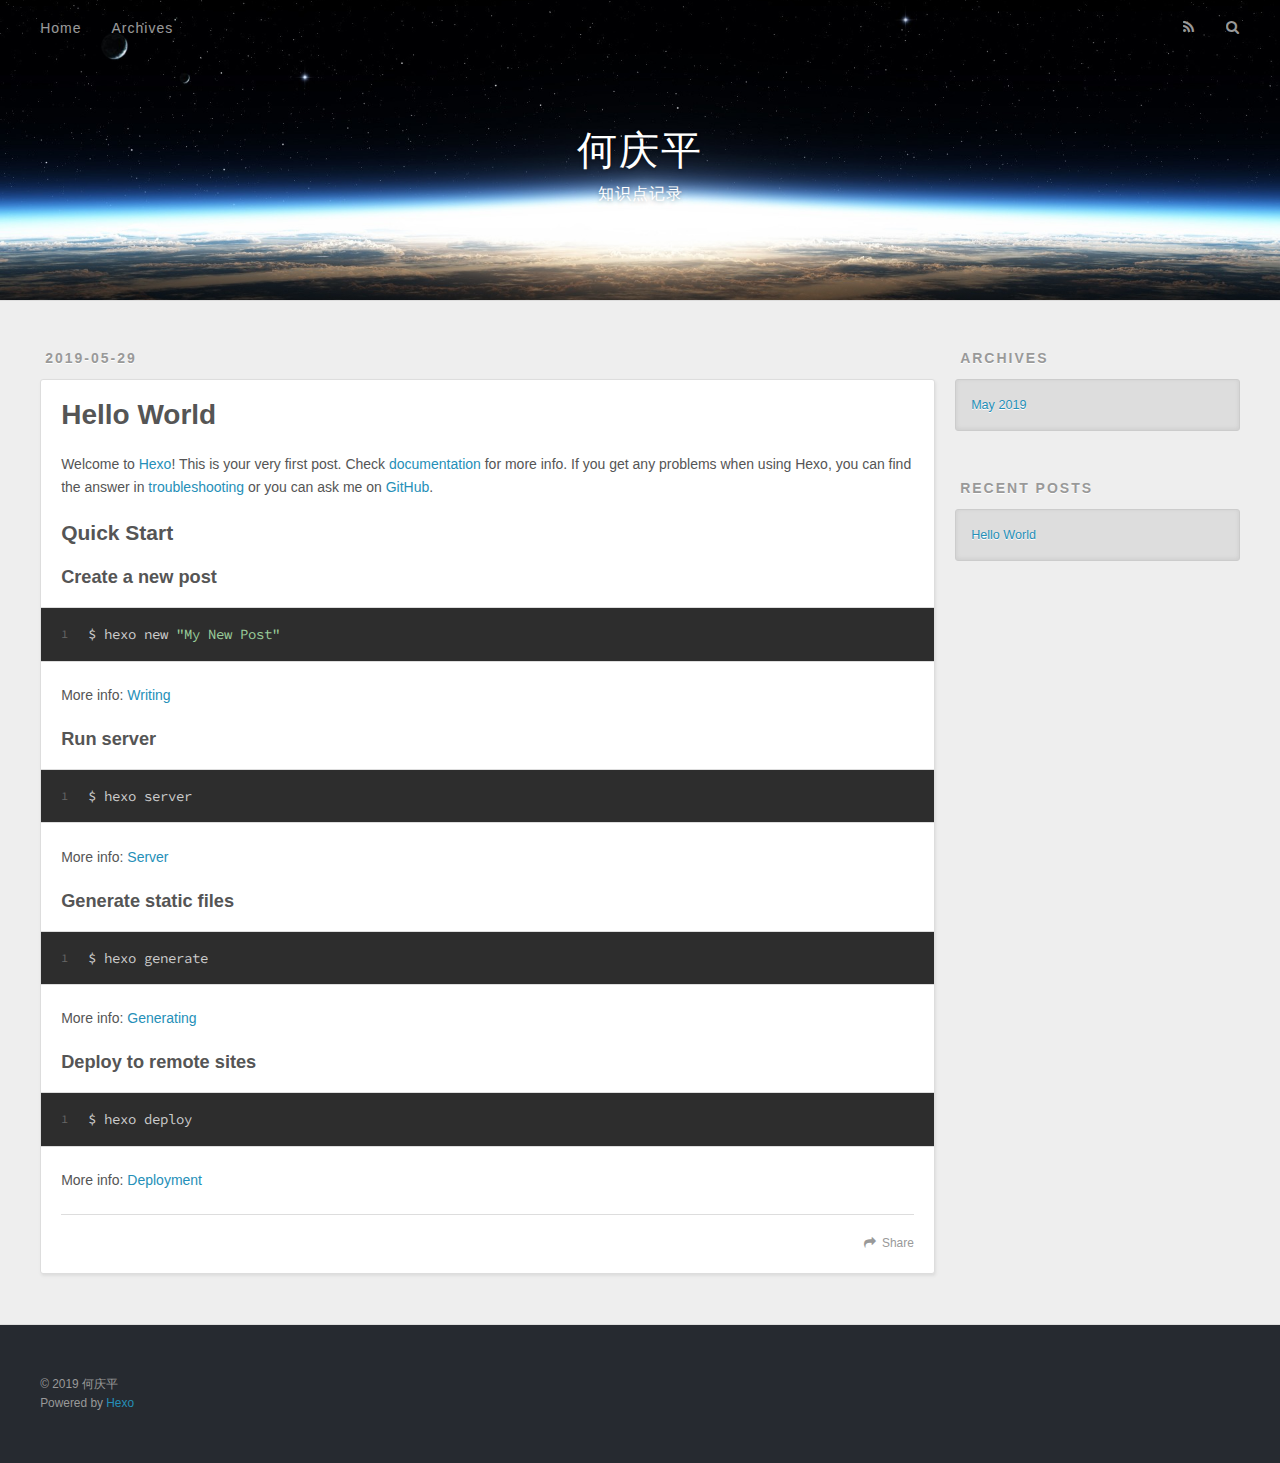
==== index.html @ a6d94851 "Site updated: 2019-05-29 19:08:55" ====
<!DOCTYPE html>
<html>
<head><meta name="generator" content="Hexo 3.8.0">
  <meta charset="utf-8">
  

  
  <title>何庆平</title>
  <meta name="viewport" content="width=device-width, initial-scale=1, maximum-scale=1">
  <meta name="description" content="主要用来记录学习当中的知识点">
<meta name="keywords" content="何">
<meta property="og:type" content="website">
<meta property="og:title" content="何庆平">
<meta property="og:url" content="http://yoursite.com/index.html">
<meta property="og:site_name" content="何庆平">
<meta property="og:description" content="主要用来记录学习当中的知识点">
<meta property="og:locale" content="简体中文">
<meta name="twitter:card" content="summary">
<meta name="twitter:title" content="何庆平">
<meta name="twitter:description" content="主要用来记录学习当中的知识点">
  
    <link rel="alternate" href="/atom.xml" title="何庆平" type="application/atom+xml">
  
  
    <link rel="icon" href="/favicon.png">
  
  
    <link href="//fonts.googleapis.com/css?family=Source+Code+Pro" rel="stylesheet" type="text/css">
  
  <link rel="stylesheet" href="/css/style.css">
</head>
</html>
<body>
  <div id="container">
    <div id="wrap">
      <header id="header">
  <div id="banner"></div>
  <div id="header-outer" class="outer">
    <div id="header-title" class="inner">
      <h1 id="logo-wrap">
        <a href="/" id="logo">何庆平</a>
      </h1>
      
        <h2 id="subtitle-wrap">
          <a href="/" id="subtitle">知识点记录</a>
        </h2>
      
    </div>
    <div id="header-inner" class="inner">
      <nav id="main-nav">
        <a id="main-nav-toggle" class="nav-icon"></a>
        
          <a class="main-nav-link" href="/">Home</a>
        
          <a class="main-nav-link" href="/archives">Archives</a>
        
      </nav>
      <nav id="sub-nav">
        
          <a id="nav-rss-link" class="nav-icon" href="/atom.xml" title="RSS Feed"></a>
        
        <a id="nav-search-btn" class="nav-icon" title="Search"></a>
      </nav>
      <div id="search-form-wrap">
        <form action="//google.com/search" method="get" accept-charset="UTF-8" class="search-form"><input type="search" name="q" class="search-form-input" placeholder="Search"><button type="submit" class="search-form-submit">&#xF002;</button><input type="hidden" name="sitesearch" value="http://yoursite.com"></form>
      </div>
    </div>
  </div>
</header>
      <div class="outer">
        <section id="main">
  
    <article id="post-hello-world" class="article article-type-post" itemscope itemprop="blogPost">
  <div class="article-meta">
    <a href="/2019/05/29/hello-world/" class="article-date">
  <time datetime="2019-05-29T10:27:57.790Z" itemprop="datePublished">2019-05-29</time>
</a>
    
  </div>
  <div class="article-inner">
    
    
      <header class="article-header">
        
  
    <h1 itemprop="name">
      <a class="article-title" href="/2019/05/29/hello-world/">Hello World</a>
    </h1>
  

      </header>
    
    <div class="article-entry" itemprop="articleBody">
      
        <p>Welcome to <a href="https://hexo.io/" target="_blank" rel="noopener">Hexo</a>! This is your very first post. Check <a href="https://hexo.io/docs/" target="_blank" rel="noopener">documentation</a> for more info. If you get any problems when using Hexo, you can find the answer in <a href="https://hexo.io/docs/troubleshooting.html" target="_blank" rel="noopener">troubleshooting</a> or you can ask me on <a href="https://github.com/hexojs/hexo/issues" target="_blank" rel="noopener">GitHub</a>.</p>
<h2 id="Quick-Start"><a href="#Quick-Start" class="headerlink" title="Quick Start"></a>Quick Start</h2><h3 id="Create-a-new-post"><a href="#Create-a-new-post" class="headerlink" title="Create a new post"></a>Create a new post</h3><figure class="highlight bash"><table><tr><td class="gutter"><pre><span class="line">1</span><br></pre></td><td class="code"><pre><span class="line">$ hexo new <span class="string">"My New Post"</span></span><br></pre></td></tr></table></figure>
<p>More info: <a href="https://hexo.io/docs/writing.html" target="_blank" rel="noopener">Writing</a></p>
<h3 id="Run-server"><a href="#Run-server" class="headerlink" title="Run server"></a>Run server</h3><figure class="highlight bash"><table><tr><td class="gutter"><pre><span class="line">1</span><br></pre></td><td class="code"><pre><span class="line">$ hexo server</span><br></pre></td></tr></table></figure>
<p>More info: <a href="https://hexo.io/docs/server.html" target="_blank" rel="noopener">Server</a></p>
<h3 id="Generate-static-files"><a href="#Generate-static-files" class="headerlink" title="Generate static files"></a>Generate static files</h3><figure class="highlight bash"><table><tr><td class="gutter"><pre><span class="line">1</span><br></pre></td><td class="code"><pre><span class="line">$ hexo generate</span><br></pre></td></tr></table></figure>
<p>More info: <a href="https://hexo.io/docs/generating.html" target="_blank" rel="noopener">Generating</a></p>
<h3 id="Deploy-to-remote-sites"><a href="#Deploy-to-remote-sites" class="headerlink" title="Deploy to remote sites"></a>Deploy to remote sites</h3><figure class="highlight bash"><table><tr><td class="gutter"><pre><span class="line">1</span><br></pre></td><td class="code"><pre><span class="line">$ hexo deploy</span><br></pre></td></tr></table></figure>
<p>More info: <a href="https://hexo.io/docs/deployment.html" target="_blank" rel="noopener">Deployment</a></p>

      
    </div>
    <footer class="article-footer">
      <a data-url="http://yoursite.com/2019/05/29/hello-world/" data-id="cjw94mp1a0000usw3jsintqm4" class="article-share-link">Share</a>
      
      
    </footer>
  </div>
  
</article>


  


</section>
        
          <aside id="sidebar">
  
    

  
    

  
    
  
    
  <div class="widget-wrap">
    <h3 class="widget-title">Archives</h3>
    <div class="widget">
      <ul class="archive-list"><li class="archive-list-item"><a class="archive-list-link" href="/archives/2019/05/">May 2019</a></li></ul>
    </div>
  </div>


  
    
  <div class="widget-wrap">
    <h3 class="widget-title">Recent Posts</h3>
    <div class="widget">
      <ul>
        
          <li>
            <a href="/2019/05/29/hello-world/">Hello World</a>
          </li>
        
      </ul>
    </div>
  </div>

  
</aside>
        
      </div>
      <footer id="footer">
  
  <div class="outer">
    <div id="footer-info" class="inner">
      &copy; 2019 何庆平<br>
      Powered by <a href="http://hexo.io/" target="_blank">Hexo</a>
    </div>
  </div>
</footer>
    </div>
    <nav id="mobile-nav">
  
    <a href="/" class="mobile-nav-link">Home</a>
  
    <a href="/archives" class="mobile-nav-link">Archives</a>
  
</nav>
    

<script src="//ajax.googleapis.com/ajax/libs/jquery/2.0.3/jquery.min.js"></script>


  <link rel="stylesheet" href="/fancybox/jquery.fancybox.css">
  <script src="/fancybox/jquery.fancybox.pack.js"></script>


<script src="/js/script.js"></script>



  </div>
</body>
</html>
---- css/style.css ----
body {
  width: 100%;
}
body:before,
body:after {
  content: "";
  display: table;
}
body:after {
  clear: both;
}
html,
body,
div,
span,
applet,
object,
iframe,
h1,
h2,
h3,
h4,
h5,
h6,
p,
blockquote,
pre,
a,
abbr,
acronym,
address,
big,
cite,
code,
del,
dfn,
em,
img,
ins,
kbd,
q,
s,
samp,
small,
strike,
strong,
sub,
sup,
tt,
var,
dl,
dt,
dd,
ol,
ul,
li,
fieldset,
form,
label,
legend,
table,
caption,
tbody,
tfoot,
thead,
tr,
th,
td {
  margin: 0;
  padding: 0;
  border: 0;
  outline: 0;
  font-weight: inherit;
  font-style: inherit;
  font-family: inherit;
  font-size: 100%;
  vertical-align: baseline;
}
body {
  line-height: 1;
  color: #000;
  background: #fff;
}
ol,
ul {
  list-style: none;
}
table {
  border-collapse: separate;
  border-spacing: 0;
  vertical-align: middle;
}
caption,
th,
td {
  text-align: left;
  font-weight: normal;
  vertical-align: middle;
}
a img {
  border: none;
}
input,
button {
  margin: 0;
  padding: 0;
}
input::-moz-focus-inner,
button::-moz-focus-inner {
  border: 0;
  padding: 0;
}
@font-face {
  font-family: FontAwesome;
  font-style: normal;
  font-weight: normal;
  src: url("fonts/fontawesome-webfont.eot?v=#4.0.3");
  src: url("fonts/fontawesome-webfont.eot?#iefix&v=#4.0.3") format("embedded-opentype"), url("fonts/fontawesome-webfont.woff?v=#4.0.3") format("woff"), url("fonts/fontawesome-webfont.ttf?v=#4.0.3") format("truetype"), url("fonts/fontawesome-webfont.svg#fontawesomeregular?v=#4.0.3") format("svg");
}
html,
body,
#container {
  height: 100%;
}
body {
  background: #eee;
  font: 14px -apple-system, BlinkMacSystemFont, "Segoe UI", "Roboto", "Oxygen", "Ubuntu", "Cantarell", "Fira Sans", "Droid Sans", "Helvetica Neue", sans-serif;
  -webkit-text-size-adjust: 100%;
}
.outer {
  max-width: 1220px;
  margin: 0 auto;
  padding: 0 20px;
}
.outer:before,
.outer:after {
  content: "";
  display: table;
}
.outer:after {
  clear: both;
}
.inner {
  display: inline;
  float: left;
  width: 98.33333333333333%;
  margin: 0 0.833333333333333%;
}
.left,
.alignleft {
  float: left;
}
.right,
.alignright {
  float: right;
}
.clear {
  clear: both;
}
#container {
  position: relative;
}
.mobile-nav-on {
  overflow: hidden;
}
#wrap {
  height: 100%;
  width: 100%;
  position: absolute;
  top: 0;
  left: 0;
  -webkit-transition: 0.2s ease-out;
  -moz-transition: 0.2s ease-out;
  -ms-transition: 0.2s ease-out;
  transition: 0.2s ease-out;
  z-index: 1;
  background: #eee;
}
.mobile-nav-on #wrap {
  left: 280px;
}
@media screen and (min-width: 768px) {
  #main {
    display: inline;
    float: left;
    width: 73.33333333333333%;
    margin: 0 0.833333333333333%;
  }
}
.article-date,
.article-category-link,
.archive-year,
.widget-title {
  text-decoration: none;
  text-transform: uppercase;
  letter-spacing: 2px;
  color: #999;
  margin-bottom: 1em;
  margin-left: 5px;
  line-height: 1em;
  text-shadow: 0 1px #fff;
  font-weight: bold;
}
.article-inner,
.archive-article-inner {
  background: #fff;
  -webkit-box-shadow: 1px 2px 3px #ddd;
  box-shadow: 1px 2px 3px #ddd;
  border: 1px solid #ddd;
  border-radius: 3px;
}
.article-entry h1,
.widget h1 {
  font-size: 2em;
}
.article-entry h2,
.widget h2 {
  font-size: 1.5em;
}
.article-entry h3,
.widget h3 {
  font-size: 1.3em;
}
.article-entry h4,
.widget h4 {
  font-size: 1.2em;
}
.article-entry h5,
.widget h5 {
  font-size: 1em;
}
.article-entry h6,
.widget h6 {
  font-size: 1em;
  color: #999;
}
.article-entry hr,
.widget hr {
  border: 1px dashed #ddd;
}
.article-entry strong,
.widget strong {
  font-weight: bold;
}
.article-entry em,
.widget em,
.article-entry cite,
.widget cite {
  font-style: italic;
}
.article-entry sup,
.widget sup,
.article-entry sub,
.widget sub {
  font-size: 0.75em;
  line-height: 0;
  position: relative;
  vertical-align: baseline;
}
.article-entry sup,
.widget sup {
  top: -0.5em;
}
.article-entry sub,
.widget sub {
  bottom: -0.2em;
}
.article-entry small,
.widget small {
  font-size: 0.85em;
}
.article-entry acronym,
.widget acronym,
.article-entry abbr,
.widget abbr {
  border-bottom: 1px dotted;
}
.article-entry ul,
.widget ul,
.article-entry ol,
.widget ol,
.article-entry dl,
.widget dl {
  margin: 0 20px;
  line-height: 1.6em;
}
.article-entry ul ul,
.widget ul ul,
.article-entry ol ul,
.widget ol ul,
.article-entry ul ol,
.widget ul ol,
.article-entry ol ol,
.widget ol ol {
  margin-top: 0;
  margin-bottom: 0;
}
.article-entry ul,
.widget ul {
  list-style: disc;
}
.article-entry ol,
.widget ol {
  list-style: decimal;
}
.article-entry dt,
.widget dt {
  font-weight: bold;
}
#header {
  height: 300px;
  position: relative;
  border-bottom: 1px solid #ddd;
}
#header:before,
#header:after {
  content: "";
  position: absolute;
  left: 0;
  right: 0;
  height: 40px;
}
#header:before {
  top: 0;
  background: -webkit-linear-gradient(rgba(0,0,0,0.2), transparent);
  background: -moz-linear-gradient(rgba(0,0,0,0.2), transparent);
  background: -ms-linear-gradient(rgba(0,0,0,0.2), transparent);
  background: linear-gradient(rgba(0,0,0,0.2), transparent);
}
#header:after {
  bottom: 0;
  background: -webkit-linear-gradient(transparent, rgba(0,0,0,0.2));
  background: -moz-linear-gradient(transparent, rgba(0,0,0,0.2));
  background: -ms-linear-gradient(transparent, rgba(0,0,0,0.2));
  background: linear-gradient(transparent, rgba(0,0,0,0.2));
}
#header-outer {
  height: 100%;
  position: relative;
}
#header-inner {
  position: relative;
  overflow: hidden;
}
#banner {
  position: absolute;
  top: 0;
  left: 0;
  width: 100%;
  height: 100%;
  background: url("images/banner.jpg") center #000;
  -webkit-background-size: cover;
  -moz-background-size: cover;
  background-size: cover;
  z-index: -1;
}
#header-title {
  text-align: center;
  height: 40px;
  position: absolute;
  top: 50%;
  left: 0;
  margin-top: -20px;
}
#logo,
#subtitle {
  text-decoration: none;
  color: #fff;
  font-weight: 300;
  text-shadow: 0 1px 4px rgba(0,0,0,0.3);
}
#logo {
  font-size: 40px;
  line-height: 40px;
  letter-spacing: 2px;
}
#subtitle {
  font-size: 16px;
  line-height: 16px;
  letter-spacing: 1px;
}
#subtitle-wrap {
  margin-top: 16px;
}
#main-nav {
  float: left;
  margin-left: -15px;
}
.nav-icon,
.main-nav-link {
  float: left;
  color: #fff;
  opacity: 0.6;
  text-decoration: none;
  text-shadow: 0 1px rgba(0,0,0,0.2);
  -webkit-transition: opacity 0.2s;
  -moz-transition: opacity 0.2s;
  -ms-transition: opacity 0.2s;
  transition: opacity 0.2s;
  display: block;
  padding: 20px 15px;
}
.nav-icon:hover,
.main-nav-link:hover {
  opacity: 1;
}
.nav-icon {
  font-family: FontAwesome;
  text-align: center;
  font-size: 14px;
  width: 14px;
  height: 14px;
  padding: 20px 15px;
  position: relative;
  cursor: pointer;
}
.main-nav-link {
  font-weight: 300;
  letter-spacing: 1px;
}
@media screen and (max-width: 479px) {
  .main-nav-link {
    display: none;
  }
}
#main-nav-toggle {
  display: none;
}
#main-nav-toggle:before {
  content: "\f0c9";
}
@media screen and (max-width: 479px) {
  #main-nav-toggle {
    display: block;
  }
}
#sub-nav {
  float: right;
  margin-right: -15px;
}
#nav-rss-link:before {
  content: "\f09e";
}
#nav-search-btn:before {
  content: "\f002";
}
#search-form-wrap {
  position: absolute;
  top: 15px;
  width: 150px;
  height: 30px;
  right: -150px;
  opacity: 0;
  -webkit-transition: 0.2s ease-out;
  -moz-transition: 0.2s ease-out;
  -ms-transition: 0.2s ease-out;
  transition: 0.2s ease-out;
}
#search-form-wrap.on {
  opacity: 1;
  right: 0;
}
@media screen and (max-width: 479px) {
  #search-form-wrap {
    width: 100%;
    right: -100%;
  }
}
.search-form {
  position: absolute;
  top: 0;
  left: 0;
  right: 0;
  background: #fff;
  padding: 5px 15px;
  border-radius: 15px;
  -webkit-box-shadow: 0 0 10px rgba(0,0,0,0.3);
  box-shadow: 0 0 10px rgba(0,0,0,0.3);
}
.search-form-input {
  border: none;
  background: none;
  color: #555;
  width: 100%;
  font: 13px -apple-system, BlinkMacSystemFont, "Segoe UI", "Roboto", "Oxygen", "Ubuntu", "Cantarell", "Fira Sans", "Droid Sans", "Helvetica Neue", sans-serif;
  outline: none;
}
.search-form-input::-webkit-search-results-decoration,
.search-form-input::-webkit-search-cancel-button {
  -webkit-appearance: none;
}
.search-form-submit {
  position: absolute;
  top: 50%;
  right: 10px;
  margin-top: -7px;
  font: 13px FontAwesome;
  border: none;
  background: none;
  color: #bbb;
  cursor: pointer;
}
.search-form-submit:hover,
.search-form-submit:focus {
  color: #777;
}
.article {
  margin: 50px 0;
}
.article-inner {
  overflow: hidden;
}
.article-meta:before,
.article-meta:after {
  content: "";
  display: table;
}
.article-meta:after {
  clear: both;
}
.article-date {
  float: left;
}
.article-category {
  float: left;
  line-height: 1em;
  color: #ccc;
  text-shadow: 0 1px #fff;
  margin-left: 8px;
}
.article-category:before {
  content: "\2022";
}
.article-category-link {
  margin: 0 12px 1em;
}
.article-header {
  padding: 20px 20px 0;
}
.article-title {
  text-decoration: none;
  font-size: 2em;
  font-weight: bold;
  color: #555;
  line-height: 1.1em;
  -webkit-transition: color 0.2s;
  -moz-transition: color 0.2s;
  -ms-transition: color 0.2s;
  transition: color 0.2s;
}
a.article-title:hover {
  color: #258fb8;
}
.article-entry {
  color: #555;
  padding: 0 20px;
}
.article-entry:before,
.article-entry:after {
  content: "";
  display: table;
}
.article-entry:after {
  clear: both;
}
.article-entry p,
.article-entry table {
  line-height: 1.6em;
  margin: 1.6em 0;
}
.article-entry h1,
.article-entry h2,
.article-entry h3,
.article-entry h4,
.article-entry h5,
.article-entry h6 {
  font-weight: bold;
}
.article-entry h1,
.article-entry h2,
.article-entry h3,
.article-entry h4,
.article-entry h5,
.article-entry h6 {
  line-height: 1.1em;
  margin: 1.1em 0;
}
.article-entry a {
  color: #258fb8;
  text-decoration: none;
}
.article-entry a:hover {
  text-decoration: underline;
}
.article-entry ul,
.article-entry ol,
.article-entry dl {
  margin-top: 1.6em;
  margin-bottom: 1.6em;
}
.article-entry img,
.article-entry video {
  max-width: 100%;
  height: auto;
  display: block;
  margin: auto;
}
.article-entry iframe {
  border: none;
}
.article-entry table {
  width: 100%;
  border-collapse: collapse;
  border-spacing: 0;
}
.article-entry th {
  font-weight: bold;
  border-bottom: 3px solid #ddd;
  padding-bottom: 0.5em;
}
.article-entry td {
  border-bottom: 1px solid #ddd;
  padding: 10px 0;
}
.article-entry blockquote {
  font-family: Georgia, "Times New Roman", serif;
  font-size: 1.4em;
  margin: 1.6em 20px;
  text-align: center;
}
.article-entry blockquote footer {
  font-size: 14px;
  margin: 1.6em 0;
  font-family: -apple-system, BlinkMacSystemFont, "Segoe UI", "Roboto", "Oxygen", "Ubuntu", "Cantarell", "Fira Sans", "Droid Sans", "Helvetica Neue", sans-serif;
}
.article-entry blockquote footer cite:before {
  content: "—";
  padding: 0 0.5em;
}
.article-entry .pullquote {
  text-align: left;
  width: 45%;
  margin: 0;
}
.article-entry .pullquote.left {
  margin-left: 0.5em;
  margin-right: 1em;
}
.article-entry .pullquote.right {
  margin-right: 0.5em;
  margin-left: 1em;
}
.article-entry .caption {
  color: #999;
  display: block;
  font-size: 0.9em;
  margin-top: 0.5em;
  position: relative;
  text-align: center;
}
.article-entry .video-container {
  position: relative;
  padding-top: 56.25%;
  height: 0;
  overflow: hidden;
}
.article-entry .video-container iframe,
.article-entry .video-container object,
.article-entry .video-container embed {
  position: absolute;
  top: 0;
  left: 0;
  width: 100%;
  height: 100%;
  margin-top: 0;
}
.article-more-link a {
  display: inline-block;
  line-height: 1em;
  padding: 6px 15px;
  border-radius: 15px;
  background: #eee;
  color: #999;
  text-shadow: 0 1px #fff;
  text-decoration: none;
}
.article-more-link a:hover {
  background: #258fb8;
  color: #fff;
  text-decoration: none;
  text-shadow: 0 1px #1e7293;
}
.article-footer {
  font-size: 0.85em;
  line-height: 1.6em;
  border-top: 1px solid #ddd;
  padding-top: 1.6em;
  margin: 0 20px 20px;
}
.article-footer:before,
.article-footer:after {
  content: "";
  display: table;
}
.article-footer:after {
  clear: both;
}
.article-footer a {
  color: #999;
  text-decoration: none;
}
.article-footer a:hover {
  color: #555;
}
.article-tag-list-item {
  float: left;
  margin-right: 10px;
}
.article-tag-list-link:before {
  content: "#";
}
.article-comment-link {
  float: right;
}
.article-comment-link:before {
  content: "\f075";
  font-family: FontAwesome;
  padding-right: 8px;
}
.article-share-link {
  cursor: pointer;
  float: right;
  margin-left: 20px;
}
.article-share-link:before {
  content: "\f064";
  font-family: FontAwesome;
  padding-right: 6px;
}
#article-nav {
  position: relative;
}
#article-nav:before,
#article-nav:after {
  content: "";
  display: table;
}
#article-nav:after {
  clear: both;
}
@media screen and (min-width: 768px) {
  #article-nav {
    margin: 50px 0;
  }
  #article-nav:before {
    width: 8px;
    height: 8px;
    position: absolute;
    top: 50%;
    left: 50%;
    margin-top: -4px;
    margin-left: -4px;
    content: "";
    border-radius: 50%;
    background: #ddd;
    -webkit-box-shadow: 0 1px 2px #fff;
    box-shadow: 0 1px 2px #fff;
  }
}
.article-nav-link-wrap {
  text-decoration: none;
  text-shadow: 0 1px #fff;
  color: #999;
  -webkit-box-sizing: border-box;
  -moz-box-sizing: border-box;
  box-sizing: border-box;
  margin-top: 50px;
  text-align: center;
  display: block;
}
.article-nav-link-wrap:hover {
  color: #555;
}
@media screen and (min-width: 768px) {
  .article-nav-link-wrap {
    width: 50%;
    margin-top: 0;
  }
}
@media screen and (min-width: 768px) {
  #article-nav-newer {
    float: left;
    text-align: right;
    padding-right: 20px;
  }
}
@media screen and (min-width: 768px) {
  #article-nav-older {
    float: right;
    text-align: left;
    padding-left: 20px;
  }
}
.article-nav-caption {
  text-transform: uppercase;
  letter-spacing: 2px;
  color: #ddd;
  line-height: 1em;
  font-weight: bold;
}
#article-nav-newer .article-nav-caption {
  margin-right: -2px;
}
.article-nav-title {
  font-size: 0.85em;
  line-height: 1.6em;
  margin-top: 0.5em;
}
.article-share-box {
  position: absolute;
  display: none;
  background: #fff;
  -webkit-box-shadow: 1px 2px 10px rgba(0,0,0,0.2);
  box-shadow: 1px 2px 10px rgba(0,0,0,0.2);
  border-radius: 3px;
  margin-left: -145px;
  overflow: hidden;
  z-index: 1;
}
.article-share-box.on {
  display: block;
}
.article-share-input {
  width: 100%;
  background: none;
  -webkit-box-sizing: border-box;
  -moz-box-sizing: border-box;
  box-sizing: border-box;
  font: 14px -apple-system, BlinkMacSystemFont, "Segoe UI", "Roboto", "Oxygen", "Ubuntu", "Cantarell", "Fira Sans", "Droid Sans", "Helvetica Neue", sans-serif;
  padding: 0 15px;
  color: #555;
  outline: none;
  border: 1px solid #ddd;
  border-radius: 3px 3px 0 0;
  height: 36px;
  line-height: 36px;
}
.article-share-links {
  background: #eee;
}
.article-share-links:before,
.article-share-links:after {
  content: "";
  display: table;
}
.article-share-links:after {
  clear: both;
}
.article-share-twitter,
.article-share-facebook,
.article-share-pinterest,
.article-share-google {
  width: 50px;
  height: 36px;
  display: block;
  float: left;
  position: relative;
  color: #999;
  text-shadow: 0 1px #fff;
}
.article-share-twitter:before,
.article-share-facebook:before,
.article-share-pinterest:before,
.article-share-google:before {
  font-size: 20px;
  font-family: FontAwesome;
  width: 20px;
  height: 20px;
  position: absolute;
  top: 50%;
  left: 50%;
  margin-top: -10px;
  margin-left: -10px;
  text-align: center;
}
.article-share-twitter:hover,
.article-share-facebook:hover,
.article-share-pinterest:hover,
.article-share-google:hover {
  color: #fff;
}
.article-share-twitter:before {
  content: "\f099";
}
.article-share-twitter:hover {
  background: #00aced;
  text-shadow: 0 1px #008abe;
}
.article-share-facebook:before {
  content: "\f09a";
}
.article-share-facebook:hover {
  background: #3b5998;
  text-shadow: 0 1px #2f477a;
}
.article-share-pinterest:before {
  content: "\f0d2";
}
.article-share-pinterest:hover {
  background: #cb2027;
  text-shadow: 0 1px #a21a1f;
}
.article-share-google:before {
  content: "\f0d5";
}
.article-share-google:hover {
  background: #dd4b39;
  text-shadow: 0 1px #be3221;
}
.article-gallery {
  background: #000;
  position: relative;
}
.article-gallery-photos {
  position: relative;
  overflow: hidden;
}
.article-gallery-img {
  display: none;
  max-width: 100%;
}
.article-gallery-img:first-child {
  display: block;
}
.article-gallery-img.loaded {
  position: absolute;
  display: block;
}
.article-gallery-img img {
  display: block;
  max-width: 100%;
  margin: 0 auto;
}
#comments {
  background: #fff;
  -webkit-box-shadow: 1px 2px 3px #ddd;
  box-shadow: 1px 2px 3px #ddd;
  padding: 20px;
  border: 1px solid #ddd;
  border-radius: 3px;
  margin: 50px 0;
}
#comments a {
  color: #258fb8;
}
.archives-wrap {
  margin: 50px 0;
}
.archives:before,
.archives:after {
  content: "";
  display: table;
}
.archives:after {
  clear: both;
}
.archive-year-wrap {
  margin-bottom: 1em;
}
.archives {
  -webkit-column-gap: 10px;
  -moz-column-gap: 10px;
  column-gap: 10px;
}
@media screen and (min-width: 480px) and (max-width: 767px) {
  .archives {
    -webkit-column-count: 2;
    -moz-column-count: 2;
    column-count: 2;
  }
}
@media screen and (min-width: 768px) {
  .archives {
    -webkit-column-count: 3;
    -moz-column-count: 3;
    column-count: 3;
  }
}
.archive-article {
  -webkit-column-break-inside: avoid;
  page-break-inside: avoid;
  overflow: hidden;
  break-inside: avoid-column;
}
.archive-article-inner {
  padding: 10px;
  margin-bottom: 15px;
}
.archive-article-title {
  text-decoration: none;
  font-weight: bold;
  color: #555;
  -webkit-transition: color 0.2s;
  -moz-transition: color 0.2s;
  -ms-transition: color 0.2s;
  transition: color 0.2s;
  line-height: 1.6em;
}
.archive-article-title:hover {
  color: #258fb8;
}
.archive-article-footer {
  margin-top: 1em;
}
.archive-article-date {
  color: #999;
  text-decoration: none;
  font-size: 0.85em;
  line-height: 1em;
  margin-bottom: 0.5em;
  display: block;
}
#page-nav {
  margin: 50px auto;
  background: #fff;
  -webkit-box-shadow: 1px 2px 3px #ddd;
  box-shadow: 1px 2px 3px #ddd;
  border: 1px solid #ddd;
  border-radius: 3px;
  text-align: center;
  color: #999;
  overflow: hidden;
}
#page-nav:before,
#page-nav:after {
  content: "";
  display: table;
}
#page-nav:after {
  clear: both;
}
#page-nav a,
#page-nav span {
  padding: 10px 20px;
  line-height: 1;
  height: 2ex;
}
#page-nav a {
  color: #999;
  text-decoration: none;
}
#page-nav a:hover {
  background: #999;
  color: #fff;
}
#page-nav .prev {
  float: left;
}
#page-nav .next {
  float: right;
}
#page-nav .page-number {
  display: inline-block;
}
@media screen and (max-width: 479px) {
  #page-nav .page-number {
    display: none;
  }
}
#page-nav .current {
  color: #555;
  font-weight: bold;
}
#page-nav .space {
  color: #ddd;
}
#footer {
  background: #262a30;
  padding: 50px 0;
  border-top: 1px solid #ddd;
  color: #999;
}
#footer a {
  color: #258fb8;
  text-decoration: none;
}
#footer a:hover {
  text-decoration: underline;
}
#footer-info {
  line-height: 1.6em;
  font-size: 0.85em;
}
.article-entry pre,
.article-entry .highlight {
  background: #2d2d2d;
  margin: 0 -20px;
  padding: 15px 20px;
  border-style: solid;
  border-color: #ddd;
  border-width: 1px 0;
  overflow: auto;
  color: #ccc;
  line-height: 22.400000000000002px;
}
.article-entry .highlight .gutter pre,
.article-entry .gist .gist-file .gist-data .line-numbers {
  color: #666;
  font-size: 0.85em;
}
.article-entry pre,
.article-entry code {
  font-family: "Source Code Pro", Consolas, Monaco, Menlo, Consolas, monospace;
}
.article-entry code {
  background: #eee;
  text-shadow: 0 1px #fff;
  padding: 0 0.3em;
}
.article-entry pre code {
  background: none;
  text-shadow: none;
  padding: 0;
}
.article-entry .highlight pre {
  border: none;
  margin: 0;
  padding: 0;
}
.article-entry .highlight table {
  margin: 0;
  width: auto;
}
.article-entry .highlight td {
  border: none;
  padding: 0;
}
.article-entry .highlight figcaption {
  font-size: 0.85em;
  color: #999;
  line-height: 1em;
  margin-bottom: 1em;
}
.article-entry .highlight figcaption:before,
.article-entry .highlight figcaption:after {
  content: "";
  display: table;
}
.article-entry .highlight figcaption:after {
  clear: both;
}
.article-entry .highlight figcaption a {
  float: right;
}
.article-entry .highlight .gutter pre {
  text-align: right;
  padding-right: 20px;
}
.article-entry .highlight .line {
  height: 22.400000000000002px;
}
.article-entry .highlight .line.marked {
  background: #515151;
}
.article-entry .gist {
  margin: 0 -20px;
  border-style: solid;
  border-color: #ddd;
  border-width: 1px 0;
  background: #2d2d2d;
  padding: 15px 20px 15px 0;
}
.article-entry .gist .gist-file {
  border: none;
  font-family: "Source Code Pro", Consolas, Monaco, Menlo, Consolas, monospace;
  margin: 0;
}
.article-entry .gist .gist-file .gist-data {
  background: none;
  border: none;
}
.article-entry .gist .gist-file .gist-data .line-numbers {
  background: none;
  border: none;
  padding: 0 20px 0 0;
}
.article-entry .gist .gist-file .gist-data .line-data {
  padding: 0 !important;
}
.article-entry .gist .gist-file .highlight {
  margin: 0;
  padding: 0;
  border: none;
}
.article-entry .gist .gist-file .gist-meta {
  background: #2d2d2d;
  color: #999;
  font: 0.85em -apple-system, BlinkMacSystemFont, "Segoe UI", "Roboto", "Oxygen", "Ubuntu", "Cantarell", "Fira Sans", "Droid Sans", "Helvetica Neue", sans-serif;
  text-shadow: 0 0;
  padding: 0;
  margin-top: 1em;
  margin-left: 20px;
}
.article-entry .gist .gist-file .gist-meta a {
  color: #258fb8;
  font-weight: normal;
}
.article-entry .gist .gist-file .gist-meta a:hover {
  text-decoration: underline;
}
pre .comment,
pre .title {
  color: #999;
}
pre .variable,
pre .attribute,
pre .tag,
pre .regexp,
pre .ruby .constant,
pre .xml .tag .title,
pre .xml .pi,
pre .xml .doctype,
pre .html .doctype,
pre .css .id,
pre .css .class,
pre .css .pseudo {
  color: #f2777a;
}
pre .number,
pre .preprocessor,
pre .built_in,
pre .literal,
pre .params,
pre .constant {
  color: #f99157;
}
pre .class,
pre .ruby .class .title,
pre .css .rules .attribute {
  color: #9c9;
}
pre .string,
pre .value,
pre .inheritance,
pre .header,
pre .ruby .symbol,
pre .xml .cdata {
  color: #9c9;
}
pre .css .hexcolor {
  color: #6cc;
}
pre .function,
pre .python .decorator,
pre .python .title,
pre .ruby .function .title,
pre .ruby .title .keyword,
pre .perl .sub,
pre .javascript .title,
pre .coffeescript .title {
  color: #69c;
}
pre .keyword,
pre .javascript .function {
  color: #c9c;
}
@media screen and (max-width: 479px) {
  #mobile-nav {
    position: absolute;
    top: 0;
    left: 0;
    width: 280px;
    height: 100%;
    background: #191919;
    border-right: 1px solid #fff;
  }
}
@media screen and (max-width: 479px) {
  .mobile-nav-link {
    display: block;
    color: #999;
    text-decoration: none;
    padding: 15px 20px;
    font-weight: bold;
  }
  .mobile-nav-link:hover {
    color: #fff;
  }
}
@media screen and (min-width: 768px) {
  #sidebar {
    display: inline;
    float: left;
    width: 23.333333333333332%;
    margin: 0 0.833333333333333%;
  }
}
.widget-wrap {
  margin: 50px 0;
}
.widget {
  color: #777;
  text-shadow: 0 1px #fff;
  background: #ddd;
  -webkit-box-shadow: 0 -1px 4px #ccc inset;
  box-shadow: 0 -1px 4px #ccc inset;
  border: 1px solid #ccc;
  padding: 15px;
  border-radius: 3px;
}
.widget a {
  color: #258fb8;
  text-decoration: none;
}
.widget a:hover {
  text-decoration: underline;
}
.widget ul ul,
.widget ol ul,
.widget dl ul,
.widget ul ol,
.widget ol ol,
.widget dl ol,
.widget ul dl,
.widget ol dl,
.widget dl dl {
  margin-left: 15px;
  list-style: disc;
}
.widget {
  line-height: 1.6em;
  word-wrap: break-word;
  font-size: 0.9em;
}
.widget ul,
.widget ol {
  list-style: none;
  margin: 0;
}
.widget ul ul,
.widget ol ul,
.widget ul ol,
.widget ol ol {
  margin: 0 20px;
}
.widget ul ul,
.widget ol ul {
  list-style: disc;
}
.widget ul ol,
.widget ol ol {
  list-style: decimal;
}
.category-list-count,
.tag-list-count,
.archive-list-count {
  padding-left: 5px;
  color: #999;
  font-size: 0.85em;
}
.category-list-count:before,
.tag-list-count:before,
.archive-list-count:before {
  content: "(";
}
.category-list-count:after,
.tag-list-count:after,
.archive-list-count:after {
  content: ")";
}
.tagcloud a {
  margin-right: 5px;
  display: inline-block;
}
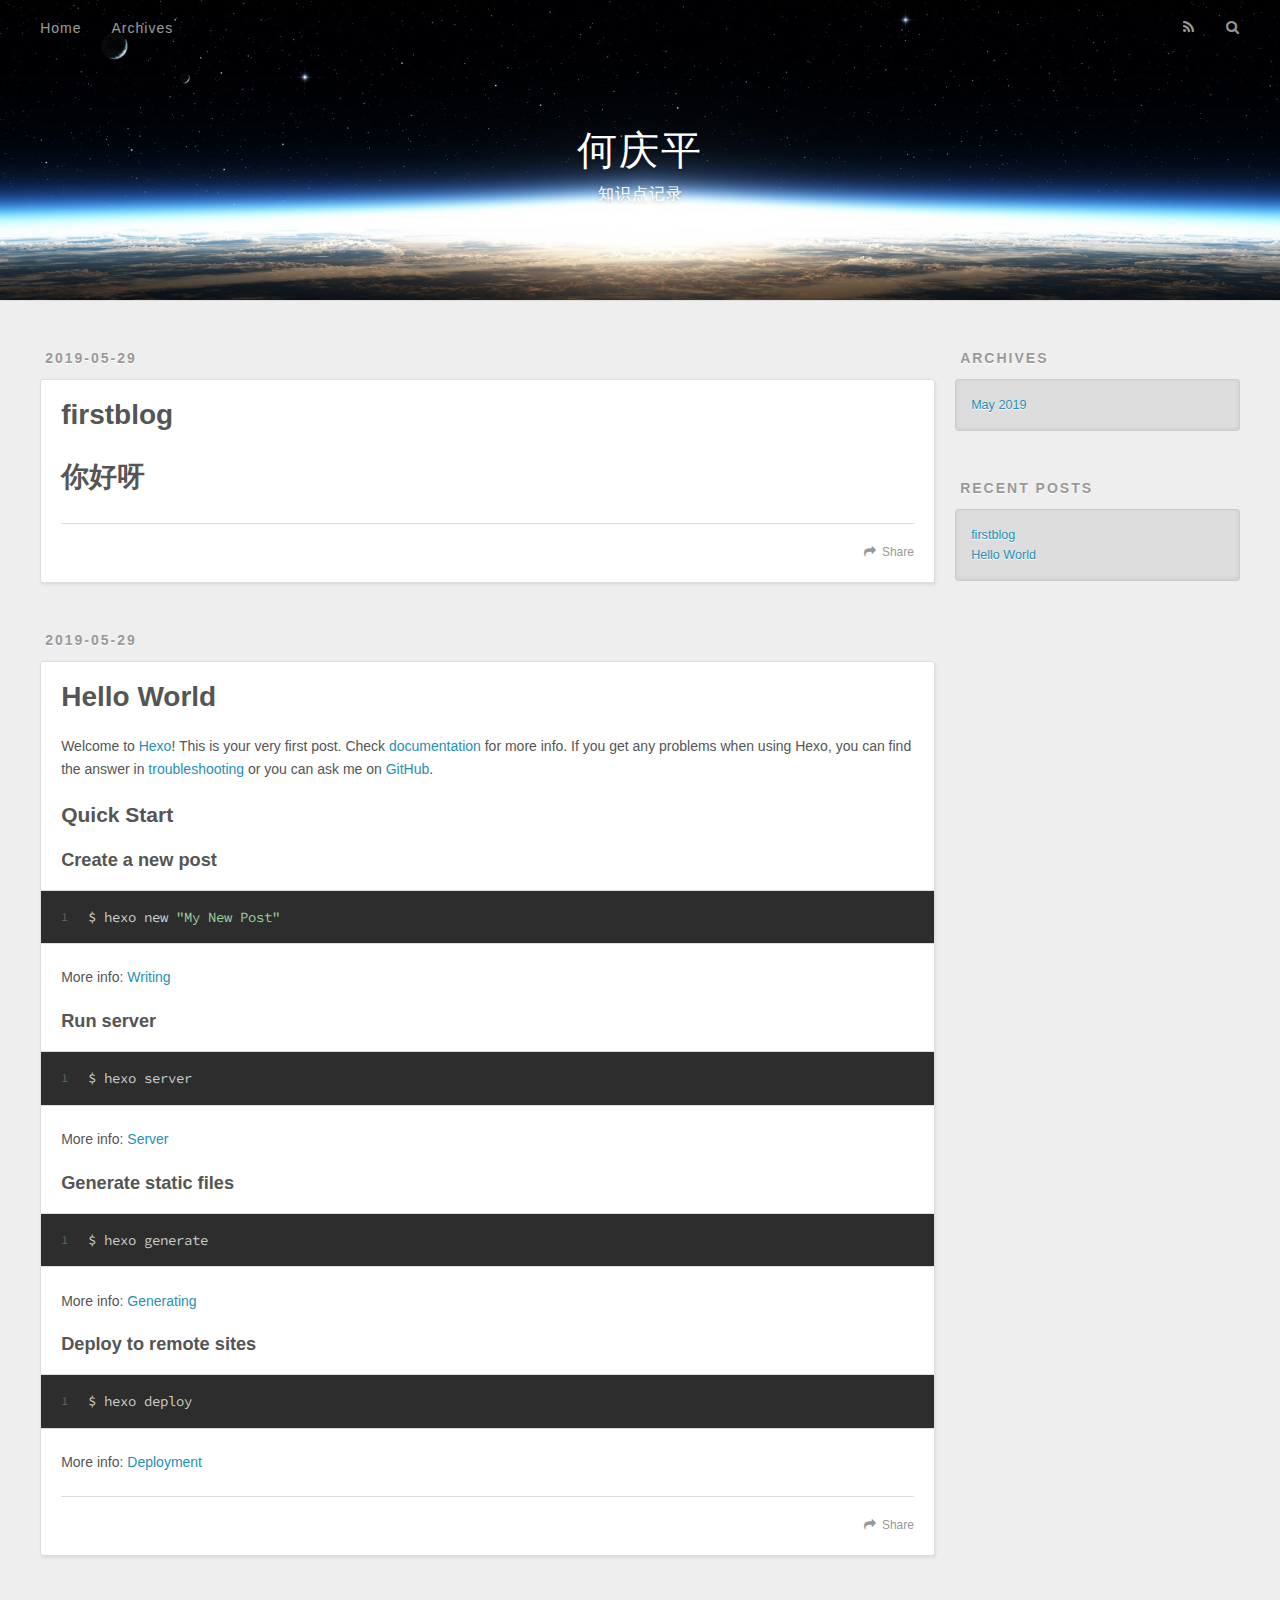
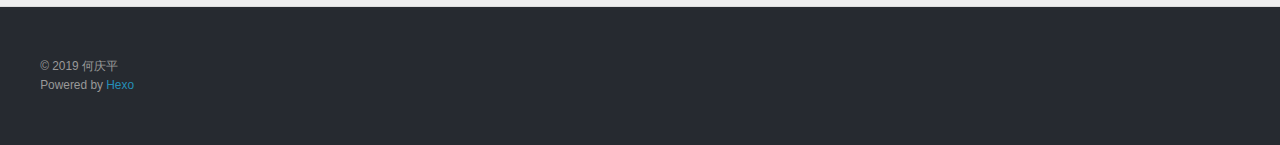
==== commit 4b12f621: "Site updated: 2019-05-29 19:36:10" ====
--- a/index.html
+++ b/index.html
@@ -70,6 +70,42 @@
       <div class="outer">
         <section id="main">
   
+    <article id="post-firstblog" class="article article-type-post" itemscope itemprop="blogPost">
+  <div class="article-meta">
+    <a href="/2019/05/29/firstblog/" class="article-date">
+  <time datetime="2019-05-29T11:13:22.000Z" itemprop="datePublished">2019-05-29</time>
+</a>
+    
+  </div>
+  <div class="article-inner">
+    
+    
+      <header class="article-header">
+        
+  
+    <h1 itemprop="name">
+      <a class="article-title" href="/2019/05/29/firstblog/">firstblog</a>
+    </h1>
+  
+
+      </header>
+    
+    <div class="article-entry" itemprop="articleBody">
+      
+        <h1 id="你好呀"><a href="#你好呀" class="headerlink" title="你好呀"></a>你好呀</h1>
+      
+    </div>
+    <footer class="article-footer">
+      <a data-url="http://yoursite.com/2019/05/29/firstblog/" data-id="cjw95jo7z00001cw3a37cmoh0" class="article-share-link">Share</a>
+      
+      
+    </footer>
+  </div>
+  
+</article>
+
+
+  
     <article id="post-hello-world" class="article article-type-post" itemscope itemprop="blogPost">
   <div class="article-meta">
     <a href="/2019/05/29/hello-world/" class="article-date">
@@ -105,7 +141,7 @@
       
     </div>
     <footer class="article-footer">
-      <a data-url="http://yoursite.com/2019/05/29/hello-world/" data-id="cjw94mp1a0000usw3jsintqm4" class="article-share-link">Share</a>
+      <a data-url="http://yoursite.com/2019/05/29/hello-world/" data-id="cjw95jo8500011cw3kk9xd682" class="article-share-link">Share</a>
       
       
     </footer>
@@ -146,6 +182,10 @@
       <ul>
         
           <li>
+            <a href="/2019/05/29/firstblog/">firstblog</a>
+          </li>
+        
+          <li>
             <a href="/2019/05/29/hello-world/">Hello World</a>
           </li>
         
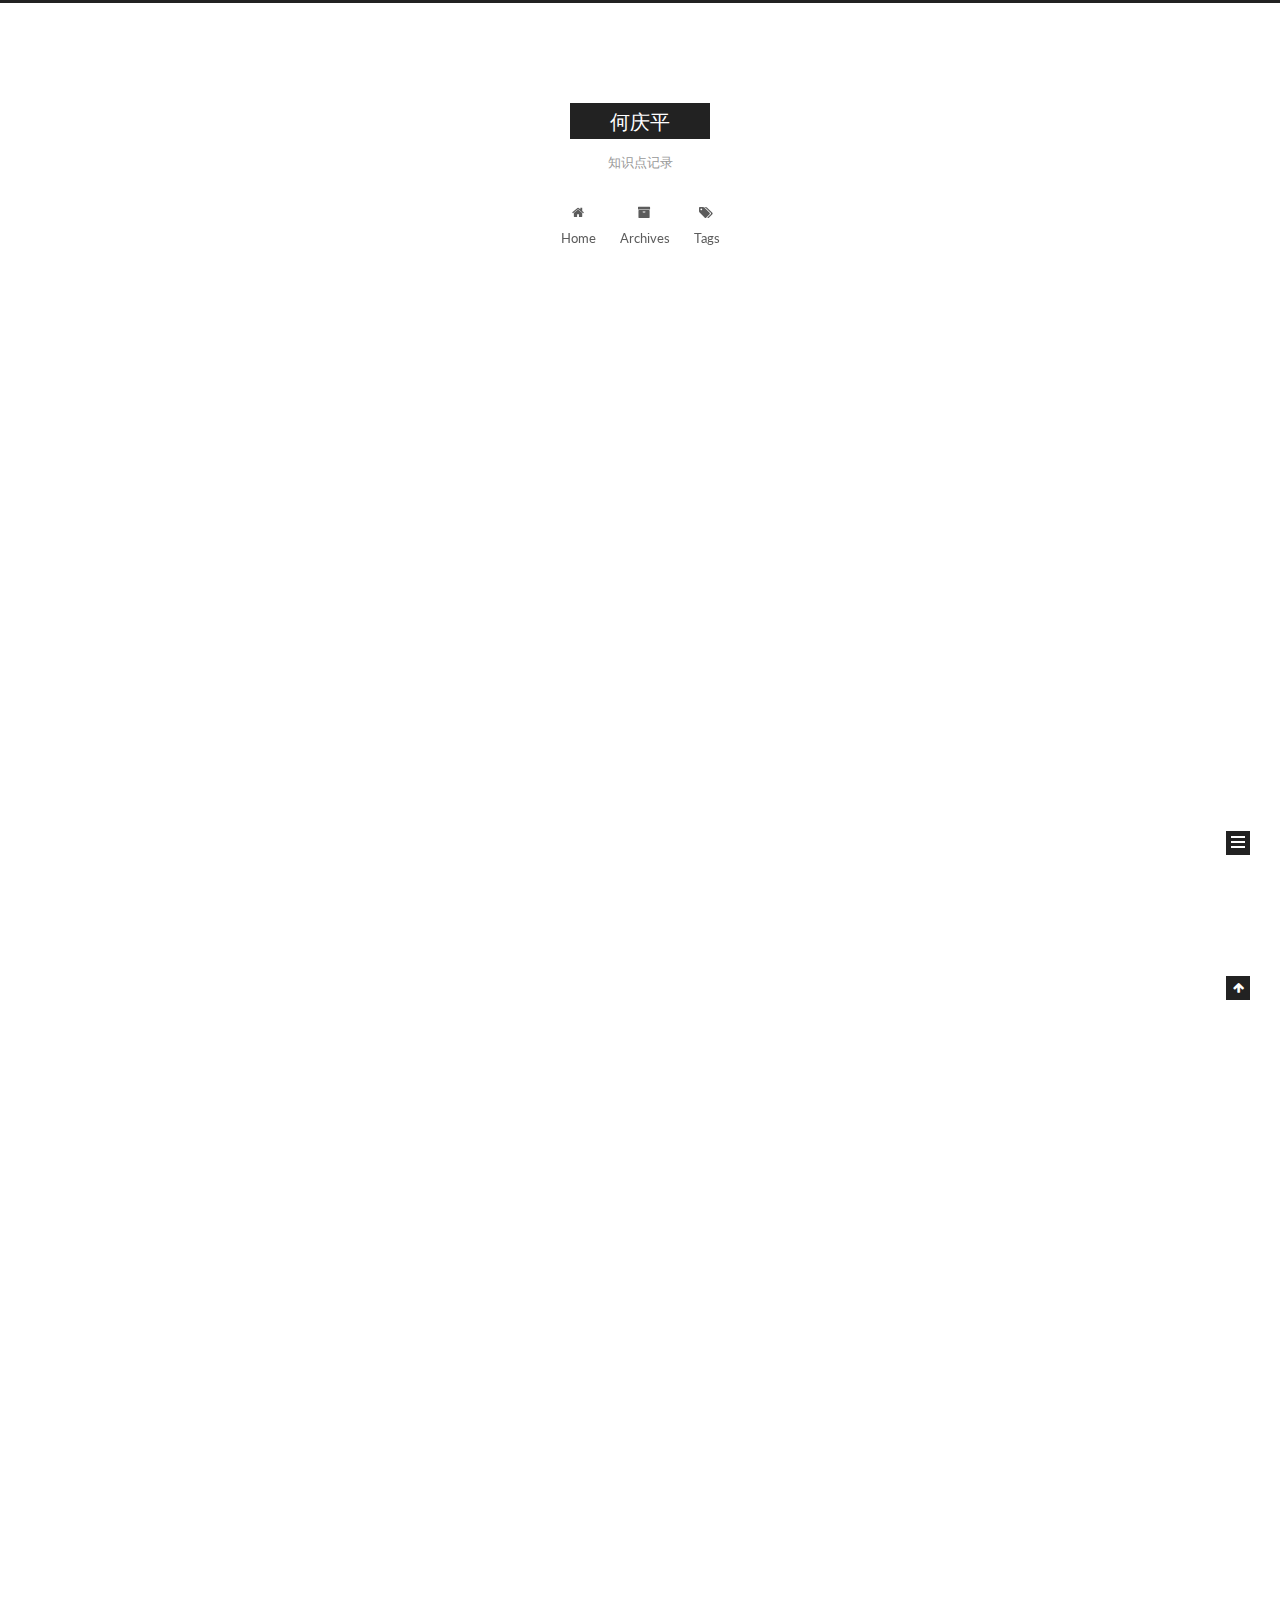
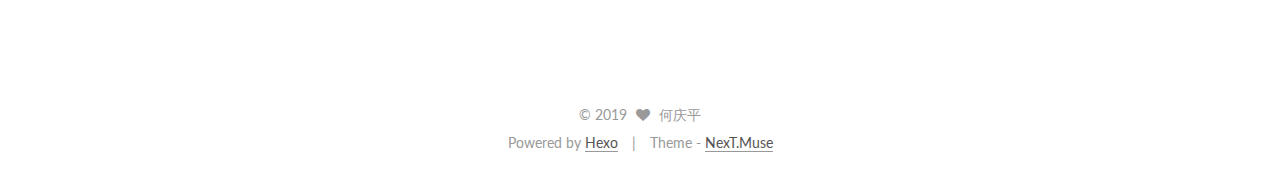
==== commit b3e0133f: "Site updated: 2019-05-29 19:49:00" ====
--- a/index.html
+++ b/index.html
@@ -1,13 +1,93 @@
-<!DOCTYPE html>
-<html>
+<!doctype html>
+
+
+
+  
+
+
+<html class="theme-next muse use-motion" lang="简体中文">
 <head><meta name="generator" content="Hexo 3.8.0">
-  <meta charset="utf-8">
-  
-
-  
-  <title>何庆平</title>
-  <meta name="viewport" content="width=device-width, initial-scale=1, maximum-scale=1">
-  <meta name="description" content="主要用来记录学习当中的知识点">
+  <meta charset="UTF-8">
+<meta http-equiv="X-UA-Compatible" content="IE=edge">
+<meta name="viewport" content="width=device-width, initial-scale=1, maximum-scale=1">
+
+
+
+<meta http-equiv="Cache-Control" content="no-transform">
+<meta http-equiv="Cache-Control" content="no-siteapp">
+
+
+
+
+
+
+
+
+
+
+
+
+
+
+
+  
+  
+  <link href="/lib/fancybox/source/jquery.fancybox.css?v=2.1.5" rel="stylesheet" type="text/css">
+
+
+
+
+  
+  
+  
+  
+
+  
+    
+    
+  
+
+  
+
+  
+
+  
+
+  
+
+  
+    
+    
+    <link href="//fonts.googleapis.com/css?family=Lato:300,300italic,400,400italic,700,700italic&subset=latin,latin-ext" rel="stylesheet" type="text/css">
+  
+
+
+
+
+
+
+<link href="/lib/font-awesome/css/font-awesome.min.css?v=4.6.2" rel="stylesheet" type="text/css">
+
+<link href="/css/main.css?v=5.1.0" rel="stylesheet" type="text/css">
+
+
+  <meta name="keywords" content="Hexo, NexT">
+
+
+
+
+
+
+
+
+  <link rel="shortcut icon" type="image/x-icon" href="/favicon.ico?v=5.1.0">
+
+
+
+
+
+
+<meta name="description" content="主要用来记录学习当中的知识点">
 <meta name="keywords" content="何">
 <meta property="og:type" content="website">
 <meta property="og:title" content="何庆平">
@@ -18,117 +98,358 @@
 <meta name="twitter:card" content="summary">
 <meta name="twitter:title" content="何庆平">
 <meta name="twitter:description" content="主要用来记录学习当中的知识点">
-  
-    <link rel="alternate" href="/atom.xml" title="何庆平" type="application/atom+xml">
-  
-  
-    <link rel="icon" href="/favicon.png">
-  
-  
-    <link href="//fonts.googleapis.com/css?family=Source+Code+Pro" rel="stylesheet" type="text/css">
-  
-  <link rel="stylesheet" href="/css/style.css">
+
+
+
+<script type="text/javascript" id="hexo.configurations">
+  var NexT = window.NexT || {};
+  var CONFIG = {
+    root: '/',
+    scheme: 'Muse',
+    sidebar: {"position":"left","display":"post","offset":12,"offset_float":0,"b2t":false,"scrollpercent":false},
+    fancybox: true,
+    motion: true,
+    duoshuo: {
+      userId: '0',
+      author: 'Author'
+    },
+    algolia: {
+      applicationID: '',
+      apiKey: '',
+      indexName: '',
+      hits: {"per_page":10},
+      labels: {"input_placeholder":"Search for Posts","hits_empty":"We didn't find any results for the search: ${query}","hits_stats":"${hits} results found in ${time} ms"}
+    }
+  };
+</script>
+
+
+
+  <link rel="canonical" href="http://yoursite.com/">
+
+
+
+
+
+  <title> 何庆平 </title>
 </head>
-</html>
-<body>
-  <div id="container">
-    <div id="wrap">
-      <header id="header">
-  <div id="banner"></div>
-  <div id="header-outer" class="outer">
-    <div id="header-title" class="inner">
-      <h1 id="logo-wrap">
-        <a href="/" id="logo">何庆平</a>
-      </h1>
-      
-        <h2 id="subtitle-wrap">
-          <a href="/" id="subtitle">知识点记录</a>
-        </h2>
-      
-    </div>
-    <div id="header-inner" class="inner">
-      <nav id="main-nav">
-        <a id="main-nav-toggle" class="nav-icon"></a>
-        
-          <a class="main-nav-link" href="/">Home</a>
-        
-          <a class="main-nav-link" href="/archives">Archives</a>
-        
-      </nav>
-      <nav id="sub-nav">
-        
-          <a id="nav-rss-link" class="nav-icon" href="/atom.xml" title="RSS Feed"></a>
-        
-        <a id="nav-search-btn" class="nav-icon" title="Search"></a>
-      </nav>
-      <div id="search-form-wrap">
-        <form action="//google.com/search" method="get" accept-charset="UTF-8" class="search-form"><input type="search" name="q" class="search-form-input" placeholder="Search"><button type="submit" class="search-form-submit">&#xF002;</button><input type="hidden" name="sitesearch" value="http://yoursite.com"></form>
-      </div>
-    </div>
+
+<body itemscope itemtype="http://schema.org/WebPage" lang="简体中文">
+
+  
+
+
+
+
+
+
+
+
+
+
+
+
+
+
+  
+  
+    
+  
+
+  <div class="container sidebar-position-left 
+   page-home 
+ ">
+    <div class="headband"></div>
+
+    <header id="header" class="header" itemscope itemtype="http://schema.org/WPHeader">
+      <div class="header-inner"><div class="site-brand-wrapper">
+  <div class="site-meta ">
+    
+
+    <div class="custom-logo-site-title">
+      <a href="/" class="brand" rel="start">
+        <span class="logo-line-before"><i></i></span>
+        <span class="site-title">何庆平</span>
+        <span class="logo-line-after"><i></i></span>
+      </a>
+    </div>
+      
+        <p class="site-subtitle">知识点记录</p>
+      
   </div>
-</header>
-      <div class="outer">
-        <section id="main">
-  
-    <article id="post-firstblog" class="article article-type-post" itemscope itemprop="blogPost">
-  <div class="article-meta">
-    <a href="/2019/05/29/firstblog/" class="article-date">
-  <time datetime="2019-05-29T11:13:22.000Z" itemprop="datePublished">2019-05-29</time>
-</a>
-    
+
+  <div class="site-nav-toggle">
+    <button>
+      <span class="btn-bar"></span>
+      <span class="btn-bar"></span>
+      <span class="btn-bar"></span>
+    </button>
   </div>
-  <div class="article-inner">
-    
-    
-      <header class="article-header">
-        
-  
-    <h1 itemprop="name">
-      <a class="article-title" href="/2019/05/29/firstblog/">firstblog</a>
-    </h1>
-  
-
+</div>
+
+<nav class="site-nav">
+  
+
+  
+    <ul id="menu" class="menu">
+      
+        
+        <li class="menu-item menu-item-home">
+          <a href="/" rel="section">
+            
+              <i class="menu-item-icon fa fa-fw fa-home"></i> <br>
+            
+            Home
+          </a>
+        </li>
+      
+        
+        <li class="menu-item menu-item-archives">
+          <a href="/archives" rel="section">
+            
+              <i class="menu-item-icon fa fa-fw fa-archive"></i> <br>
+            
+            Archives
+          </a>
+        </li>
+      
+        
+        <li class="menu-item menu-item-tags">
+          <a href="/tags" rel="section">
+            
+              <i class="menu-item-icon fa fa-fw fa-tags"></i> <br>
+            
+            Tags
+          </a>
+        </li>
+      
+
+      
+    </ul>
+  
+
+  
+</nav>
+
+
+
+ </div>
+    </header>
+
+    <main id="main" class="main">
+      <div class="main-inner">
+        <div class="content-wrap">
+          <div id="content" class="content">
+            
+  <section id="posts" class="posts-expand">
+    
+      
+
+  
+
+  
+  
+  
+
+  <article class="post post-type-normal " itemscope itemtype="http://schema.org/Article">
+    <link itemprop="mainEntityOfPage" href="http://yoursite.com/2019/05/29/firstblog/">
+
+    <span hidden itemprop="author" itemscope itemtype="http://schema.org/Person">
+      <meta itemprop="name" content="何庆平">
+      <meta itemprop="description" content>
+      <meta itemprop="image" content="/images/avatar.gif">
+    </span>
+
+    <span hidden itemprop="publisher" itemscope itemtype="http://schema.org/Organization">
+      <meta itemprop="name" content="何庆平">
+    </span>
+
+    
+      <header class="post-header">
+
+        
+        
+          <h1 class="post-title" itemprop="name headline">
+            
+            
+              
+                
+                <a class="post-title-link" href="/2019/05/29/firstblog/" itemprop="url">
+                  firstblog
+                </a>
+              
+            
+          </h1>
+        
+
+        <div class="post-meta">
+          <span class="post-time">
+            
+              <span class="post-meta-item-icon">
+                <i class="fa fa-calendar-o"></i>
+              </span>
+              
+                <span class="post-meta-item-text">Posted on</span>
+              
+              <time title="Post created" itemprop="dateCreated datePublished" datetime="2019-05-29T19:13:22+08:00">
+                2019-05-29
+              </time>
+            
+
+            
+
+            
+          </span>
+
+          
+
+          
+            
+          
+
+          
+          
+
+          
+
+          
+
+          
+
+        </div>
       </header>
     
-    <div class="article-entry" itemprop="articleBody">
-      
-        <h1 id="你好呀"><a href="#你好呀" class="headerlink" title="你好呀"></a>你好呀</h1>
-      
-    </div>
-    <footer class="article-footer">
-      <a data-url="http://yoursite.com/2019/05/29/firstblog/" data-id="cjw95jo7z00001cw3a37cmoh0" class="article-share-link">Share</a>
-      
+
+
+    <div class="post-body" itemprop="articleBody">
+
+      
+      
+
+      
+        
+          
+            <h1 id="你好呀"><a href="#你好呀" class="headerlink" title="你好呀"></a>你好呀</h1>
+          
+        
+      
+    </div>
+
+    <div>
+      
+    </div>
+
+    <div>
+      
+    </div>
+
+    <div>
+      
+    </div>
+
+    <footer class="post-footer">
+      
+
+      
+
+      
+
+      
+      
+        <div class="post-eof"></div>
       
     </footer>
-  </div>
-  
-</article>
-
-
-  
-    <article id="post-hello-world" class="article article-type-post" itemscope itemprop="blogPost">
-  <div class="article-meta">
-    <a href="/2019/05/29/hello-world/" class="article-date">
-  <time datetime="2019-05-29T10:27:57.790Z" itemprop="datePublished">2019-05-29</time>
-</a>
-    
-  </div>
-  <div class="article-inner">
-    
-    
-      <header class="article-header">
-        
-  
-    <h1 itemprop="name">
-      <a class="article-title" href="/2019/05/29/hello-world/">Hello World</a>
-    </h1>
-  
-
+  </article>
+
+
+    
+      
+
+  
+
+  
+  
+  
+
+  <article class="post post-type-normal " itemscope itemtype="http://schema.org/Article">
+    <link itemprop="mainEntityOfPage" href="http://yoursite.com/2019/05/29/hello-world/">
+
+    <span hidden itemprop="author" itemscope itemtype="http://schema.org/Person">
+      <meta itemprop="name" content="何庆平">
+      <meta itemprop="description" content>
+      <meta itemprop="image" content="/images/avatar.gif">
+    </span>
+
+    <span hidden itemprop="publisher" itemscope itemtype="http://schema.org/Organization">
+      <meta itemprop="name" content="何庆平">
+    </span>
+
+    
+      <header class="post-header">
+
+        
+        
+          <h1 class="post-title" itemprop="name headline">
+            
+            
+              
+                
+                <a class="post-title-link" href="/2019/05/29/hello-world/" itemprop="url">
+                  Hello World
+                </a>
+              
+            
+          </h1>
+        
+
+        <div class="post-meta">
+          <span class="post-time">
+            
+              <span class="post-meta-item-icon">
+                <i class="fa fa-calendar-o"></i>
+              </span>
+              
+                <span class="post-meta-item-text">Posted on</span>
+              
+              <time title="Post created" itemprop="dateCreated datePublished" datetime="2019-05-29T18:27:57+08:00">
+                2019-05-29
+              </time>
+            
+
+            
+
+            
+          </span>
+
+          
+
+          
+            
+          
+
+          
+          
+
+          
+
+          
+
+          
+
+        </div>
       </header>
     
-    <div class="article-entry" itemprop="articleBody">
-      
-        <p>Welcome to <a href="https://hexo.io/" target="_blank" rel="noopener">Hexo</a>! This is your very first post. Check <a href="https://hexo.io/docs/" target="_blank" rel="noopener">documentation</a> for more info. If you get any problems when using Hexo, you can find the answer in <a href="https://hexo.io/docs/troubleshooting.html" target="_blank" rel="noopener">troubleshooting</a> or you can ask me on <a href="https://github.com/hexojs/hexo/issues" target="_blank" rel="noopener">GitHub</a>.</p>
+
+
+    <div class="post-body" itemprop="articleBody">
+
+      
+      
+
+      
+        
+          
+            <p>Welcome to <a href="https://hexo.io/" target="_blank" rel="noopener">Hexo</a>! This is your very first post. Check <a href="https://hexo.io/docs/" target="_blank" rel="noopener">documentation</a> for more info. If you get any problems when using Hexo, you can find the answer in <a href="https://hexo.io/docs/troubleshooting.html" target="_blank" rel="noopener">troubleshooting</a> or you can ask me on <a href="https://github.com/hexojs/hexo/issues" target="_blank" rel="noopener">GitHub</a>.</p>
 <h2 id="Quick-Start"><a href="#Quick-Start" class="headerlink" title="Quick Start"></a>Quick Start</h2><h3 id="Create-a-new-post"><a href="#Create-a-new-post" class="headerlink" title="Create a new post"></a>Create a new post</h3><figure class="highlight bash"><table><tr><td class="gutter"><pre><span class="line">1</span><br></pre></td><td class="code"><pre><span class="line">$ hexo new <span class="string">"My New Post"</span></span><br></pre></td></tr></table></figure>
 <p>More info: <a href="https://hexo.io/docs/writing.html" target="_blank" rel="noopener">Writing</a></p>
 <h3 id="Run-server"><a href="#Run-server" class="headerlink" title="Run server"></a>Run server</h3><figure class="highlight bash"><table><tr><td class="gutter"><pre><span class="line">1</span><br></pre></td><td class="code"><pre><span class="line">$ hexo server</span><br></pre></td></tr></table></figure>
@@ -138,95 +459,272 @@
 <h3 id="Deploy-to-remote-sites"><a href="#Deploy-to-remote-sites" class="headerlink" title="Deploy to remote sites"></a>Deploy to remote sites</h3><figure class="highlight bash"><table><tr><td class="gutter"><pre><span class="line">1</span><br></pre></td><td class="code"><pre><span class="line">$ hexo deploy</span><br></pre></td></tr></table></figure>
 <p>More info: <a href="https://hexo.io/docs/deployment.html" target="_blank" rel="noopener">Deployment</a></p>
 
-      
-    </div>
-    <footer class="article-footer">
-      <a data-url="http://yoursite.com/2019/05/29/hello-world/" data-id="cjw95jo8500011cw3kk9xd682" class="article-share-link">Share</a>
-      
+          
+        
+      
+    </div>
+
+    <div>
+      
+    </div>
+
+    <div>
+      
+    </div>
+
+    <div>
+      
+    </div>
+
+    <footer class="post-footer">
+      
+
+      
+
+      
+
+      
+      
+        <div class="post-eof"></div>
       
     </footer>
+  </article>
+
+
+    
+  </section>
+
+  
+
+
+          </div>
+          
+
+
+          
+
+        </div>
+        
+          
+  
+  <div class="sidebar-toggle">
+    <div class="sidebar-toggle-line-wrap">
+      <span class="sidebar-toggle-line sidebar-toggle-line-first"></span>
+      <span class="sidebar-toggle-line sidebar-toggle-line-middle"></span>
+      <span class="sidebar-toggle-line sidebar-toggle-line-last"></span>
+    </div>
   </div>
-  
-</article>
-
-
-  
-
-
-</section>
-        
-          <aside id="sidebar">
-  
-    
-
-  
-    
-
-  
-    
-  
-    
-  <div class="widget-wrap">
-    <h3 class="widget-title">Archives</h3>
-    <div class="widget">
-      <ul class="archive-list"><li class="archive-list-item"><a class="archive-list-link" href="/archives/2019/05/">May 2019</a></li></ul>
-    </div>
+
+  <aside id="sidebar" class="sidebar">
+    <div class="sidebar-inner">
+
+      
+
+      
+
+      <section class="site-overview sidebar-panel sidebar-panel-active">
+        <div class="site-author motion-element" itemprop="author" itemscope itemtype="http://schema.org/Person">
+          <img class="site-author-image" itemprop="image" src="/images/avatar.gif" alt="何庆平">
+          <p class="site-author-name" itemprop="name">何庆平</p>
+           
+              <p class="site-description motion-element" itemprop="description">主要用来记录学习当中的知识点</p>
+          
+        </div>
+        <nav class="site-state motion-element">
+
+          
+            <div class="site-state-item site-state-posts">
+              <a href="/archives">
+                <span class="site-state-item-count">2</span>
+                <span class="site-state-item-name">posts</span>
+              </a>
+            </div>
+          
+
+          
+
+          
+
+        </nav>
+
+        
+
+        <div class="links-of-author motion-element">
+          
+        </div>
+
+        
+        
+
+        
+        
+
+        
+
+
+      </section>
+
+      
+
+      
+
+    </div>
+  </aside>
+
+
+        
+      </div>
+    </main>
+
+    <footer id="footer" class="footer">
+      <div class="footer-inner">
+        <div class="copyright">
+  
+  &copy; 
+  <span itemprop="copyrightYear">2019</span>
+  <span class="with-love">
+    <i class="fa fa-heart"></i>
+  </span>
+  <span class="author" itemprop="copyrightHolder">何庆平</span>
+</div>
+
+
+<div class="powered-by">
+  Powered by <a class="theme-link" href="https://hexo.io">Hexo</a>
+</div>
+
+<div class="theme-info">
+  Theme -
+  <a class="theme-link" href="https://github.com/iissnan/hexo-theme-next">
+    NexT.Muse
+  </a>
+</div>
+
+
+        
+
+        
+      </div>
+    </footer>
+
+    
+      <div class="back-to-top">
+        <i class="fa fa-arrow-up"></i>
+        
+      </div>
+    
+
   </div>
 
-
-  
-    
-  <div class="widget-wrap">
-    <h3 class="widget-title">Recent Posts</h3>
-    <div class="widget">
-      <ul>
-        
-          <li>
-            <a href="/2019/05/29/firstblog/">firstblog</a>
-          </li>
-        
-          <li>
-            <a href="/2019/05/29/hello-world/">Hello World</a>
-          </li>
-        
-      </ul>
-    </div>
-  </div>
-
-  
-</aside>
-        
-      </div>
-      <footer id="footer">
-  
-  <div class="outer">
-    <div id="footer-info" class="inner">
-      &copy; 2019 何庆平<br>
-      Powered by <a href="http://hexo.io/" target="_blank">Hexo</a>
-    </div>
-  </div>
-</footer>
-    </div>
-    <nav id="mobile-nav">
-  
-    <a href="/" class="mobile-nav-link">Home</a>
-  
-    <a href="/archives" class="mobile-nav-link">Archives</a>
-  
-</nav>
-    
-
-<script src="//ajax.googleapis.com/ajax/libs/jquery/2.0.3/jquery.min.js"></script>
-
-
-  <link rel="stylesheet" href="/fancybox/jquery.fancybox.css">
-  <script src="/fancybox/jquery.fancybox.pack.js"></script>
-
-
-<script src="/js/script.js"></script>
-
-
-
-  </div>
+  
+
+<script type="text/javascript">
+  if (Object.prototype.toString.call(window.Promise) !== '[object Function]') {
+    window.Promise = null;
+  }
+</script>
+
+
+
+
+
+
+
+
+
+  
+
+
+
+
+
+
+  
+  <script type="text/javascript" src="/lib/jquery/index.js?v=2.1.3"></script>
+
+  
+  <script type="text/javascript" src="/lib/fastclick/lib/fastclick.min.js?v=1.0.6"></script>
+
+  
+  <script type="text/javascript" src="/lib/jquery_lazyload/jquery.lazyload.js?v=1.9.7"></script>
+
+  
+  <script type="text/javascript" src="/lib/velocity/velocity.min.js?v=1.2.1"></script>
+
+  
+  <script type="text/javascript" src="/lib/velocity/velocity.ui.min.js?v=1.2.1"></script>
+
+  
+  <script type="text/javascript" src="/lib/fancybox/source/jquery.fancybox.pack.js?v=2.1.5"></script>
+
+
+  
+
+
+  <script type="text/javascript" src="/js/src/utils.js?v=5.1.0"></script>
+
+  <script type="text/javascript" src="/js/src/motion.js?v=5.1.0"></script>
+
+
+
+  
+  
+
+  
+
+  
+
+
+  <script type="text/javascript" src="/js/src/bootstrap.js?v=5.1.0"></script>
+
+
+
+  
+
+
+  
+
+
+
+
+	
+
+
+
+
+
+  
+
+
+
+
+
+  
+
+
+
+
+
+  
+
+
+
+
+
+
+  
+
+
+
+
+
+  
+
+  
+
+  
+
+  
+
 </body>
-</html>+</html>
--- a/css/main.css
+++ b/css/main.css
@@ -0,0 +1,2533 @@
+/* normalize.css v3.0.2 | MIT License | git.io/normalize */
+html {
+  font-family: sans-serif; /* 1 */
+  -ms-text-size-adjust: 100%; /* 2 */
+  -webkit-text-size-adjust: 100%; /* 2 */
+}
+body {
+  margin: 0;
+}
+article,
+aside,
+details,
+figcaption,
+figure,
+footer,
+header,
+hgroup,
+main,
+menu,
+nav,
+section,
+summary {
+  display: block;
+}
+audio,
+canvas,
+progress,
+video {
+  display: inline-block; /* 1 */
+  vertical-align: baseline; /* 2 */
+}
+audio:not([controls]) {
+  display: none;
+  height: 0;
+}
+[hidden],
+template {
+  display: none;
+}
+a {
+  background-color: transparent;
+}
+a:active,
+a:hover {
+  outline: 0;
+}
+abbr[title] {
+  border-bottom: 1px dotted;
+}
+b,
+strong {
+  font-weight: bold;
+}
+dfn {
+  font-style: italic;
+}
+h1 {
+  font-size: 2em;
+  margin: 0.67em 0;
+}
+mark {
+  background: #ff0;
+  color: #000;
+}
+small {
+  font-size: 80%;
+}
+sub,
+sup {
+  font-size: 75%;
+  line-height: 0;
+  position: relative;
+  vertical-align: baseline;
+}
+sup {
+  top: -0.5em;
+}
+sub {
+  bottom: -0.25em;
+}
+img {
+  border: 0;
+}
+svg:not(:root) {
+  overflow: hidden;
+}
+figure {
+  margin: 1em 40px;
+}
+hr {
+  -moz-box-sizing: content-box;
+  box-sizing: content-box;
+  height: 0;
+}
+pre {
+  overflow: auto;
+}
+code,
+kbd,
+pre,
+samp {
+  font-family: monospace, monospace;
+  font-size: 1em;
+}
+button,
+input,
+optgroup,
+select,
+textarea {
+  color: inherit; /* 1 */
+  font: inherit; /* 2 */
+  margin: 0; /* 3 */
+}
+button {
+  overflow: visible;
+}
+button,
+select {
+  text-transform: none;
+}
+button,
+html input[type="button"],
+input[type="reset"],
+input[type="submit"] {
+  -webkit-appearance: button; /* 2 */
+  cursor: pointer; /* 3 */
+}
+button[disabled],
+html input[disabled] {
+  cursor: default;
+}
+button::-moz-focus-inner,
+input::-moz-focus-inner {
+  border: 0;
+  padding: 0;
+}
+input {
+  line-height: normal;
+}
+input[type="checkbox"],
+input[type="radio"] {
+  box-sizing: border-box; /* 1 */
+  padding: 0; /* 2 */
+}
+input[type="number"]::-webkit-inner-spin-button,
+input[type="number"]::-webkit-outer-spin-button {
+  height: auto;
+}
+input[type="search"] {
+  -webkit-appearance: textfield; /* 1 */
+  -moz-box-sizing: content-box;
+  -webkit-box-sizing: content-box; /* 2 */
+  box-sizing: content-box;
+}
+input[type="search"]::-webkit-search-cancel-button,
+input[type="search"]::-webkit-search-decoration {
+  -webkit-appearance: none;
+}
+fieldset {
+  border: 1px solid #c0c0c0;
+  margin: 0 2px;
+  padding: 0.35em 0.625em 0.75em;
+}
+legend {
+  border: 0; /* 1 */
+  padding: 0; /* 2 */
+}
+textarea {
+  overflow: auto;
+}
+optgroup {
+  font-weight: bold;
+}
+table {
+  border-collapse: collapse;
+  border-spacing: 0;
+}
+td,
+th {
+  padding: 0;
+}
+::selection {
+  background: #262a30;
+  color: #fff;
+}
+body {
+  position: relative;
+  font-family: 'Lato', "PingFang SC", "Microsoft YaHei", sans-serif;
+  font-size: 14px;
+  line-height: 2;
+  color: #555;
+  background: #fff;
+}
+@media (max-width: 767px) {
+  body {
+    padding-right: 0 !important;
+  }
+}
+@media (min-width: 768px) and (max-width: 991px) {
+  body {
+    padding-right: 0 !important;
+  }
+}
+@media (min-width: 1600px) {
+  body {
+    font-size: 16px;
+  }
+}
+h1,
+h2,
+h3,
+h4,
+h5,
+h6 {
+  margin: 0;
+  padding: 0;
+  font-weight: bold;
+  line-height: 1.5;
+  font-family: 'Lato', "PingFang SC", "Microsoft YaHei", sans-serif;
+}
+h2,
+h3,
+h4,
+h5,
+h6 {
+  margin: 20px 0 15px;
+}
+h1 {
+  font-size: 22px;
+}
+@media (max-width: 767px) {
+  h1 {
+    font-size: 18px;
+  }
+}
+h2 {
+  font-size: 20px;
+}
+@media (max-width: 767px) {
+  h2 {
+    font-size: 16px;
+  }
+}
+h3 {
+  font-size: 18px;
+}
+@media (max-width: 767px) {
+  h3 {
+    font-size: 14px;
+  }
+}
+h4 {
+  font-size: 16px;
+}
+@media (max-width: 767px) {
+  h4 {
+    font-size: 12px;
+  }
+}
+h5 {
+  font-size: 14px;
+}
+@media (max-width: 767px) {
+  h5 {
+    font-size: 10px;
+  }
+}
+h6 {
+  font-size: 12px;
+}
+@media (max-width: 767px) {
+  h6 {
+    font-size: 8px;
+  }
+}
+p {
+  margin: 0 0 25px 0;
+}
+a {
+  color: #555;
+  text-decoration: none;
+  border-bottom: 1px solid #999;
+  word-wrap: break-word;
+}
+a:hover {
+  color: #222;
+  border-bottom-color: #222;
+}
+blockquote {
+  margin: 0;
+  padding: 0;
+}
+img {
+  display: block;
+  margin: auto;
+  max-width: 100%;
+  height: auto;
+}
+hr {
+  margin: 40px 0;
+  height: 3px;
+  border: none;
+  background-color: #ddd;
+  background-image: repeating-linear-gradient(-45deg, #fff, #fff 4px, transparent 4px, transparent 8px);
+}
+blockquote {
+  padding: 0 15px;
+  color: #666;
+  border-left: 4px solid #ddd;
+}
+blockquote cite::before {
+  content: "-";
+  padding: 0 5px;
+}
+dt {
+  font-weight: 700;
+}
+dd {
+  margin: 0;
+  padding: 0;
+}
+.text-left {
+  text-align: left;
+}
+.text-center {
+  text-align: center;
+}
+.text-right {
+  text-align: right;
+}
+.text-justify {
+  text-align: justify;
+}
+.text-nowrap {
+  white-space: nowrap;
+}
+.text-lowercase {
+  text-transform: lowercase;
+}
+.text-uppercase {
+  text-transform: uppercase;
+}
+.text-capitalize {
+  text-transform: capitalize;
+}
+.center-block {
+  display: block;
+  margin-left: auto;
+  margin-right: auto;
+}
+.clearfix:before,
+.clearfix:after {
+  content: " ";
+  display: table;
+}
+.clearfix:after {
+  clear: both;
+}
+.pullquote {
+  width: 45%;
+}
+.pullquote.left {
+  float: left;
+  margin-left: 5px;
+  margin-right: 10px;
+}
+.pullquote.right {
+  float: right;
+  margin-left: 10px;
+  margin-right: 5px;
+}
+.affix.affix.affix {
+  position: fixed;
+}
+.translation {
+  margin-top: -20px;
+  font-size: 14px;
+  color: #999;
+}
+.scrollbar-measure {
+  width: 100px;
+  height: 100px;
+  overflow: scroll;
+  position: absolute;
+  top: -9999px;
+}
+.use-motion .motion-element {
+  opacity: 0;
+}
+table {
+  margin: 20px 0;
+  width: 100%;
+  border-collapse: collapse;
+  border-spacing: 0;
+  border: 1px solid #ddd;
+  font-size: 14px;
+  table-layout: fixed;
+  word-wrap: break-all;
+}
+table>tbody>tr:nth-of-type(odd) {
+  background-color: #f9f9f9;
+}
+table>tbody>tr:hover {
+  background-color: #f5f5f5;
+}
+caption,
+th,
+td {
+  padding: 8px;
+  text-align: left;
+  vertical-align: middle;
+  font-weight: normal;
+}
+th,
+td {
+  border-bottom: 3px solid #ddd;
+  border-right: 1px solid #eee;
+}
+th {
+  padding-bottom: 10px;
+  font-weight: 700;
+}
+td {
+  border-bottom-width: 1px;
+}
+html,
+body {
+  height: 100%;
+}
+.container {
+  position: relative;
+  min-height: 100%;
+}
+.header-inner {
+  margin: 0 auto;
+  padding: 100px 0 70px;
+  width: 700px;
+}
+@media (min-width: 1600px) {
+  .container .header-inner {
+    width: 900px;
+  }
+}
+.main {
+  padding-bottom: 150px;
+}
+.main-inner {
+  margin: 0 auto;
+  width: 700px;
+}
+@media (min-width: 1600px) {
+  .container .main-inner {
+    width: 900px;
+  }
+}
+.footer {
+  position: absolute;
+  left: 0;
+  bottom: 0;
+  width: 100%;
+  min-height: 50px;
+}
+.footer-inner {
+  box-sizing: border-box;
+  margin: 20px auto;
+  width: 700px;
+}
+@media (min-width: 1600px) {
+  .container .footer-inner {
+    width: 900px;
+  }
+}
+pre,
+.highlight {
+  overflow: auto;
+  margin: 20px 0;
+  padding: 0;
+  font-size: 13px;
+  color: #4d4d4c;
+  background: #f7f7f7;
+  line-height: 1.6;
+}
+pre,
+code {
+  font-family: consolas, Menlo, "PingFang SC", "Microsoft YaHei", monospace;
+}
+code {
+  padding: 2px 4px;
+  word-wrap: break-word;
+  color: #555;
+  background: #eee;
+  border-radius: 3px;
+  font-size: 13px;
+}
+pre code {
+  padding: 0;
+  color: #4d4d4c;
+  background: none;
+  text-shadow: none;
+}
+.highlight {
+  border-radius: 1px;
+}
+.highlight pre {
+  border: none;
+  margin: 0;
+  padding: 10px 0;
+}
+.highlight table {
+  margin: 0;
+  width: auto;
+  border: none;
+}
+.highlight td {
+  border: none;
+  padding: 0;
+}
+.highlight figcaption {
+  font-size: 1em;
+  color: #4d4d4c;
+  line-height: 1em;
+  margin-bottom: 1em;
+}
+.highlight figcaption:before,
+.highlight figcaption:after {
+  content: " ";
+  display: table;
+}
+.highlight figcaption:after {
+  clear: both;
+}
+.highlight figcaption a {
+  float: right;
+  color: #4d4d4c;
+}
+.highlight figcaption a:hover {
+  border-bottom-color: #4d4d4c;
+}
+.highlight .gutter pre {
+  padding-left: 10px;
+  padding-right: 10px;
+  color: #869194;
+  text-align: right;
+  background-color: #eff2f3;
+}
+.highlight .code pre {
+  padding-left: 10px;
+  padding-right: 10px;
+  background-color: #f7f7f7;
+}
+.highlight .line {
+  height: 20px;
+}
+.gutter {
+  -webkit-user-select: none;
+  -moz-user-select: none;
+  -ms-user-select: none;
+  user-select: none;
+}
+.gist table {
+  width: auto;
+}
+.gist table td {
+  border: none;
+}
+pre .deletion {
+  background: #fdd;
+}
+pre .addition {
+  background: #dfd;
+}
+pre .meta {
+  color: #8959a8;
+}
+pre .comment {
+  color: #8e908c;
+}
+pre .variable,
+pre .attribute,
+pre .tag,
+pre .regexp,
+pre .ruby .constant,
+pre .xml .tag .title,
+pre .xml .pi,
+pre .xml .doctype,
+pre .html .doctype,
+pre .css .id,
+pre .css .class,
+pre .css .pseudo {
+  color: #c82829;
+}
+pre .number,
+pre .preprocessor,
+pre .built_in,
+pre .literal,
+pre .params,
+pre .constant,
+pre .command {
+  color: #f5871f;
+}
+pre .ruby .class .title,
+pre .css .rules .attribute,
+pre .string,
+pre .value,
+pre .inheritance,
+pre .header,
+pre .ruby .symbol,
+pre .xml .cdata,
+pre .special,
+pre .number,
+pre .formula {
+  color: #718c00;
+}
+pre .title,
+pre .css .hexcolor {
+  color: #3e999f;
+}
+pre .function,
+pre .python .decorator,
+pre .python .title,
+pre .ruby .function .title,
+pre .ruby .title .keyword,
+pre .perl .sub,
+pre .javascript .title,
+pre .coffeescript .title {
+  color: #4271ae;
+}
+pre .keyword,
+pre .javascript .function {
+  color: #8959a8;
+}
+.full-image.full-image.full-image {
+  border: none;
+  max-width: 100%;
+  width: auto;
+  margin: 20px auto;
+}
+@media (min-width: 992px) {
+  .full-image.full-image.full-image {
+    max-width: none;
+    width: 110%;
+    margin: 25px -5%;
+  }
+}
+.blockquote-center,
+.page-home .post-type-quote blockquote,
+.page-post-detail .post-type-quote blockquote {
+  position: relative;
+  margin: 40px 0;
+  padding: 0;
+  border-left: none;
+  text-align: center;
+}
+.blockquote-center::before,
+.page-home .post-type-quote blockquote::before,
+.page-post-detail .post-type-quote blockquote::before,
+.blockquote-center::after,
+.page-home .post-type-quote blockquote::after,
+.page-post-detail .post-type-quote blockquote::after {
+  position: absolute;
+  content: ' ';
+  display: block;
+  width: 100%;
+  height: 24px;
+  opacity: 0.2;
+  background-repeat: no-repeat;
+  background-position: 0 -6px;
+  background-size: 22px 22px;
+}
+.blockquote-center::before,
+.page-home .post-type-quote blockquote::before,
+.page-post-detail .post-type-quote blockquote::before {
+  top: -20px;
+  background-image: url("../images/quote-l.svg");
+  border-top: 1px solid #ccc;
+}
+.blockquote-center::after,
+.page-home .post-type-quote blockquote::after,
+.page-post-detail .post-type-quote blockquote::after {
+  bottom: -20px;
+  background-image: url("../images/quote-r.svg");
+  border-bottom: 1px solid #ccc;
+  background-position: 100% 8px;
+}
+.blockquote-center p,
+.page-home .post-type-quote blockquote p,
+.page-post-detail .post-type-quote blockquote p,
+.blockquote-center div,
+.page-home .post-type-quote blockquote div,
+.page-post-detail .post-type-quote blockquote div {
+  text-align: center;
+}
+.post .post-body .group-picture img {
+  box-sizing: border-box;
+  padding: 0 3px;
+  border: none;
+}
+.post .group-picture-row {
+  overflow: hidden;
+  margin-top: 6px;
+}
+.post .group-picture-row:first-child {
+  margin-top: 0;
+}
+.post .group-picture-column {
+  float: left;
+}
+.page-post-detail .post-body .group-picture-column {
+  float: none;
+  margin-top: 10px;
+  width: auto !important;
+}
+.page-post-detail .post-body .group-picture-column img {
+  margin: 0 auto;
+}
+.page-archive .group-picture-container {
+  overflow: hidden;
+}
+.page-archive .group-picture-row {
+  float: left;
+}
+.page-archive .group-picture-row:first-child {
+  margin-top: 6px;
+}
+.page-archive .group-picture-column {
+  max-width: 150px;
+  max-height: 150px;
+}
+.note {
+  padding: 20px;
+  margin: 20px 0;
+  border: 1px solid #eee;
+  border-left-width: 5px;
+  border-radius: 3px;
+}
+.note h2,
+.note h3,
+.note h4,
+.note h5,
+.note h6 {
+  margin-top: 0;
+  margin-bottom: 5px;
+}
+.note p:last-child {
+  margin-bottom: 0;
+}
+.note code {
+  border-radius: 3px;
+}
+.note+.note {
+  margin-top: -5px;
+}
+.default {
+  border-left-color: #777;
+}
+.default h2,
+.default h3,
+.default h4,
+.default h5,
+.default h6 {
+  color: #777;
+}
+.primary {
+  border-left-color: #428bca;
+}
+.primary h2,
+.primary h3,
+.primary h4,
+.primary h5,
+.primary h6 {
+  color: #428bca;
+}
+.success {
+  border-left-color: #5cb85c;
+}
+.success h2,
+.success h3,
+.success h4,
+.success h5,
+.success h6 {
+  color: #5cb85c;
+}
+.danger {
+  border-left-color: #d9534f;
+}
+.danger h2,
+.danger h3,
+.danger h4,
+.danger h5,
+.danger h6 {
+  color: #d9534f;
+}
+.warning {
+  border-left-color: #f0ad4e;
+}
+.warning h2,
+.warning h3,
+.warning h4,
+.warning h5,
+.warning h6 {
+  color: #f0ad4e;
+}
+.info {
+  border-left-color: #5bc0de;
+}
+.info h2,
+.info h3,
+.info h4,
+.info h5,
+.info h6 {
+  color: #5bc0de;
+}
+.btn {
+  display: inline-block;
+  padding: 0 20px;
+  font-size: 14px;
+  color: #fff;
+  background: #222;
+  border: 2px solid #222;
+  text-decoration: none;
+  border-radius: 0;
+  transition-property: background-color;
+  transition-duration: 0.2s;
+  transition-timing-function: ease-in-out;
+  transition-delay: 0s;
+}
+.btn:hover,
+.post-button .btn:hover {
+  border-color: #222;
+  color: #222;
+  background: #fff;
+}
+.btn-bar {
+  display: block;
+  width: 22px;
+  height: 2px;
+  background: #555;
+  border-radius: 1px;
+}
+.btn-bar+.btn-bar {
+  margin-top: 4px;
+}
+.pagination {
+  margin: 120px 0 40px;
+  text-align: center;
+  border-top: 1px solid #eee;
+}
+.page-number-basic,
+.pagination .prev,
+.pagination .next,
+.pagination .page-number,
+.pagination .space {
+  display: inline-block;
+  position: relative;
+  top: -1px;
+  margin: 0 10px;
+  padding: 0 10px;
+  line-height: 30px;
+}
+@media (max-width: 767px) {
+  .page-number-basic,
+  .pagination .prev,
+  .pagination .next,
+  .pagination .page-number,
+  .pagination .space {
+    margin: 0 5px;
+  }
+}
+.pagination .prev,
+.pagination .next,
+.pagination .page-number {
+  border-bottom: 0;
+  border-top: 1px solid #eee;
+  transition-property: border-color;
+  transition-duration: 0.2s;
+  transition-timing-function: ease-in-out;
+  transition-delay: 0s;
+}
+.pagination .prev:hover,
+.pagination .next:hover,
+.pagination .page-number:hover {
+  border-top-color: #222;
+}
+.pagination .space {
+  padding: 0;
+  margin: 0;
+}
+.pagination .prev {
+  margin-left: 0;
+}
+.pagination .next {
+  margin-right: 0;
+}
+.pagination .page-number.current {
+  color: #fff;
+  background: #ccc;
+  border-top-color: #ccc;
+}
+@media (max-width: 767px) {
+  .pagination {
+    border-top: none;
+  }
+  .pagination .prev,
+  .pagination .next,
+  .pagination .page-number {
+    margin-bottom: 10px;
+    border-top: 0;
+    border-bottom: 1px solid #eee;
+  }
+  .pagination .prev:hover,
+  .pagination .next:hover,
+  .pagination .page-number:hover {
+    border-bottom-color: #222;
+  }
+}
+.comments {
+  margin: 60px 20px 0;
+}
+.tag-cloud {
+  text-align: center;
+}
+.tag-cloud a {
+  display: inline-block;
+  margin: 10px;
+}
+.back-to-top {
+  box-sizing: border-box;
+  position: fixed;
+  bottom: -100px;
+  right: 30px;
+  z-index: 1050;
+  padding: 0 6px;
+  width: 24px;
+  background: #222;
+  font-size: 12px;
+  opacity: 1;
+  color: #fff;
+  cursor: pointer;
+  text-align: center;
+  -webkit-transform: translateZ(0);
+  transition-property: bottom;
+  transition-duration: 0.2s;
+  transition-timing-function: ease-in-out;
+  transition-delay: 0s;
+}
+@media (max-width: 767px) {
+  .back-to-top {
+    display: none;
+  }
+}
+@media (min-width: 768px) and (max-width: 991px) {
+  .back-to-top {
+    display: none;
+  }
+}
+.back-to-top.back-to-top-on {
+  bottom: 19px;
+}
+.header {
+  background: #fff;
+}
+.header-inner {
+  position: relative;
+}
+.headband {
+  height: 3px;
+  background: #222;
+}
+.site-meta {
+  margin: 0;
+  text-align: center;
+}
+@media (max-width: 767px) {
+  .site-meta {
+    text-align: center;
+  }
+}
+.brand {
+  position: relative;
+  display: inline-block;
+  padding: 0 40px;
+  color: #fff;
+  background: #222;
+  border-bottom: none;
+}
+.brand:hover {
+  color: #fff;
+}
+.logo {
+  display: inline-block;
+  margin-right: 5px;
+  line-height: 36px;
+  vertical-align: top;
+}
+.site-title {
+  display: inline-block;
+  vertical-align: top;
+  line-height: 36px;
+  font-size: 20px;
+  font-weight: normal;
+  font-family: 'Lato', "PingFang SC", "Microsoft YaHei", sans-serif;
+}
+.site-subtitle {
+  margin-top: 10px;
+  font-size: 13px;
+  color: #999;
+}
+.use-motion .brand {
+  opacity: 0;
+}
+.use-motion .logo,
+.use-motion .site-title,
+.use-motion .site-subtitle {
+  opacity: 0;
+  position: relative;
+  top: -10px;
+}
+.site-nav-toggle {
+  display: none;
+  position: absolute;
+  top: 10px;
+  left: 10px;
+}
+@media (max-width: 767px) {
+  .site-nav-toggle {
+    display: block;
+  }
+}
+.site-nav-toggle button {
+  margin-top: 2px;
+  padding: 9px 10px;
+  background: transparent;
+  border: none;
+}
+@media (max-width: 767px) {
+  .site-nav {
+    display: none;
+    margin: 0 -10px;
+    padding: 0 10px;
+    clear: both;
+    border-top: 1px solid #ddd;
+  }
+}
+@media (min-width: 768px) and (max-width: 991px) {
+  .site-nav {
+    display: block !important;
+  }
+}
+@media (min-width: 992px) {
+  .site-nav {
+    display: block !important;
+  }
+}
+.menu {
+  margin-top: 20px;
+  padding-left: 0;
+  text-align: center;
+}
+.menu .menu-item {
+  display: inline-block;
+  margin: 0 10px;
+  list-style: none;
+}
+@media screen and (max-width: 767px) {
+  .menu .menu-item {
+    margin-top: 10px;
+  }
+}
+.menu .menu-item a {
+  display: block;
+  font-size: 13px;
+  line-height: inherit;
+  border-bottom: 1px solid transparent;
+  transition-property: border-color;
+  transition-duration: 0.2s;
+  transition-timing-function: ease-in-out;
+  transition-delay: 0s;
+}
+.menu .menu-item a:hover {
+  border-bottom-color: #222;
+}
+.menu .menu-item .fa {
+  margin-right: 5px;
+}
+.use-motion .menu-item {
+  opacity: 0;
+}
+.post-body {
+  font-family: 'Lato', "PingFang SC", "Microsoft YaHei", sans-serif;
+}
+@media (max-width: 767px) {
+  .post-body {
+    word-break: break-word;
+  }
+}
+.post-body .fancybox img {
+  display: block !important;
+  margin: 0 auto;
+  cursor: pointer;
+  cursor: zoom-in;
+  cursor: -webkit-zoom-in;
+}
+.post-body .image-caption,
+.post-body .figure .caption {
+  margin: 10px auto 15px;
+  text-align: center;
+  font-size: 14px;
+  color: #999;
+  font-weight: bold;
+  line-height: 1;
+}
+.post-sticky-flag {
+  display: inline-block;
+  font-size: 16px;
+  -ms-transform: rotate(30deg);
+  -webkit-transform: rotate(30deg);
+  -moz-transform: rotate(30deg);
+  -ms-transform: rotate(30deg);
+  -o-transform: rotate(30deg);
+  transform: rotate(30deg);
+}
+.posts-expand {
+  padding-top: 40px;
+}
+@media (max-width: 767px) {
+  .posts-expand {
+    margin: 0 20px;
+  }
+  .post-body pre,
+  .post-body .highlight {
+    padding: 10px;
+  }
+  .post-body pre .gutter pre,
+  .post-body .highlight .gutter pre {
+    padding-right: 10px;
+  }
+}
+@media (min-width: 992px) {
+  .posts-expand .post-body {
+    text-align: justify;
+  }
+}
+.posts-expand .post-body h2,
+.posts-expand .post-body h3,
+.posts-expand .post-body h4,
+.posts-expand .post-body h5,
+.posts-expand .post-body h6 {
+  padding-top: 10px;
+}
+.posts-expand .post-body h2 .header-anchor,
+.posts-expand .post-body h3 .header-anchor,
+.posts-expand .post-body h4 .header-anchor,
+.posts-expand .post-body h5 .header-anchor,
+.posts-expand .post-body h6 .header-anchor {
+  float: right;
+  margin-left: 10px;
+  color: #ccc;
+  border-bottom-style: none;
+  visibility: hidden;
+}
+.posts-expand .post-body h2 .header-anchor:hover,
+.posts-expand .post-body h3 .header-anchor:hover,
+.posts-expand .post-body h4 .header-anchor:hover,
+.posts-expand .post-body h5 .header-anchor:hover,
+.posts-expand .post-body h6 .header-anchor:hover {
+  color: inherit;
+}
+.posts-expand .post-body h2:hover .header-anchor,
+.posts-expand .post-body h3:hover .header-anchor,
+.posts-expand .post-body h4:hover .header-anchor,
+.posts-expand .post-body h5:hover .header-anchor,
+.posts-expand .post-body h6:hover .header-anchor {
+  visibility: visible;
+}
+.posts-expand .post-body ul li {
+  list-style: circle;
+}
+.posts-expand .post-body img {
+  box-sizing: border-box;
+  margin: auto;
+  padding: 3px;
+  border: 1px solid #ddd;
+}
+.posts-expand .fancybox img {
+  margin: 0 auto;
+}
+@media (max-width: 767px) {
+  .posts-collapse {
+    margin: 0 20px;
+  }
+  .posts-collapse .post-title,
+  .posts-collapse .post-meta {
+    display: block;
+    width: auto;
+    text-align: left;
+  }
+}
+.posts-collapse {
+  position: relative;
+  z-index: 1010;
+  margin-left: 55px;
+}
+.posts-collapse::after {
+  content: " ";
+  position: absolute;
+  top: 20px;
+  left: 0;
+  margin-left: -2px;
+  width: 4px;
+  height: 100%;
+  background: #f5f5f5;
+  z-index: -1;
+}
+@media (max-width: 767px) {
+  .posts-collapse {
+    margin: 0 20px;
+  }
+}
+.posts-collapse .collection-title {
+  position: relative;
+  margin: 60px 0;
+}
+.posts-collapse .collection-title h2 {
+  margin-left: 20px;
+}
+.posts-collapse .collection-title small {
+  color: #bbb;
+}
+.posts-collapse .collection-title::before {
+  content: " ";
+  position: absolute;
+  left: 0;
+  top: 50%;
+  margin-left: -4px;
+  margin-top: -4px;
+  width: 8px;
+  height: 8px;
+  background: #bbb;
+  border-radius: 50%;
+}
+.posts-collapse .post {
+  margin: 30px 0;
+}
+.posts-collapse .post-header {
+  position: relative;
+  transition-duration: 0.2s;
+  transition-timing-function: ease-in-out;
+  transition-delay: 0s;
+  transition-property: border;
+  border-bottom: 1px dashed #ccc;
+}
+.posts-collapse .post-header::before {
+  content: " ";
+  position: absolute;
+  left: 0;
+  top: 12px;
+  width: 6px;
+  height: 6px;
+  margin-left: -4px;
+  background: #bbb;
+  border-radius: 50%;
+  border: 1px solid #fff;
+  transition-duration: 0.2s;
+  transition-timing-function: ease-in-out;
+  transition-delay: 0s;
+  transition-property: background;
+}
+.posts-collapse .post-header:hover {
+  border-bottom-color: #666;
+}
+.posts-collapse .post-header:hover::before {
+  background: #222;
+}
+.posts-collapse .post-meta {
+  position: absolute;
+  font-size: 12px;
+  left: 20px;
+  top: 5px;
+}
+.posts-collapse .post-comments-count {
+  display: none;
+}
+.posts-collapse .post-title {
+  margin-left: 60px;
+  font-size: 16px;
+  font-weight: normal;
+  line-height: inherit;
+}
+.posts-collapse .post-title::after {
+  margin-left: 3px;
+  opacity: 0.6;
+}
+.posts-collapse .post-title a {
+  color: #666;
+  border-bottom: none;
+}
+.page-home .post-type-quote .post-header,
+.page-post-detail .post-type-quote .post-header,
+.page-home .post-type-quote .post-tags,
+.page-post-detail .post-type-quote .post-tags {
+  display: none;
+}
+.posts-expand .post-title {
+  font-size: 26px;
+  text-align: center;
+  word-break: break-word;
+  font-weight: 400;
+}
+@media (max-width: 767px) {
+  .posts-expand .post-title {
+    font-size: 22px;
+  }
+}
+.posts-expand .post-title-link {
+  display: inline-block;
+  position: relative;
+  color: #555;
+  border-bottom: none;
+  line-height: 1.2;
+  vertical-align: top;
+}
+.posts-expand .post-title-link::before {
+  content: "";
+  position: absolute;
+  width: 100%;
+  height: 2px;
+  bottom: 0;
+  left: 0;
+  background-color: #000;
+  visibility: hidden;
+  -webkit-transform: scaleX(0);
+  -moz-transform: scaleX(0);
+  -ms-transform: scaleX(0);
+  -o-transform: scaleX(0);
+  transform: scaleX(0);
+  transition-duration: 0.2s;
+  transition-timing-function: ease-in-out;
+  transition-delay: 0s;
+}
+.posts-expand .post-title-link:hover::before {
+  visibility: visible;
+  -webkit-transform: scaleX(1);
+  -moz-transform: scaleX(1);
+  -ms-transform: scaleX(1);
+  -o-transform: scaleX(1);
+  transform: scaleX(1);
+}
+.posts-expand .post-title-link .fa {
+  font-size: 16px;
+}
+.posts-expand .post-meta {
+  margin: 3px 0 60px 0;
+  color: #999;
+  font-family: 'Lato', "PingFang SC", "Microsoft YaHei", sans-serif;
+  font-size: 12px;
+  text-align: center;
+}
+.posts-expand .post-meta .post-category-list {
+  display: inline-block;
+  margin: 0;
+  padding: 3px;
+}
+.posts-expand .post-meta .post-category-list-link {
+  color: #999;
+}
+.posts-expand .post-meta .post-description {
+  font-size: 14px;
+  margin-top: 2px;
+}
+.post-meta-divider {
+  margin: 0 0.5em;
+}
+.post-meta-item-icon {
+  margin-right: 3px;
+}
+@media (min-width: 768px) and (max-width: 991px) {
+  .post-meta-item-icon {
+    display: inline-block;
+  }
+}
+@media (max-width: 767px) {
+  .post-meta-item-icon {
+    display: inline-block;
+  }
+}
+@media (min-width: 768px) and (max-width: 991px) {
+  .post-meta-item-text {
+    display: none;
+  }
+}
+@media (max-width: 767px) {
+  .post-meta-item-text {
+    display: none;
+  }
+}
+@media (max-width: 767px) {
+  .posts-expand .post-comments-count {
+    display: none;
+  }
+}
+.social-like {
+  font-size: 14px;
+  height: 20px;
+  text-align: center;
+  border-top: 1px solid #eee;
+  padding-top: 9px;
+  margin-top: 45px;
+  display: flex;
+  justify-content: center;
+}
+.vk_like {
+  width: 85px;
+  height: 21px;
+  padding-top: 7px;
+  align-self: center;
+}
+.fb_like {
+  height: 30px;
+  align-self: center;
+}
+.post-button {
+  margin-top: 50px;
+}
+.post-button .btn {
+  color: #fff;
+  font-size: 14px;
+  background: #222;
+  border-radius: 0;
+  line-height: 2;
+  margin: 0 4px 8px 4px;
+}
+.post-button .fa-fw {
+  width: 1.285714285714286em;
+  text-align: left;
+}
+.posts-expand .post-tags {
+  margin-top: 40px;
+  text-align: center;
+}
+.posts-expand .post-tags a {
+  display: inline-block;
+  margin-right: 10px;
+  font-size: 13px;
+}
+.post-nav {
+  display: table;
+  margin-top: 15px;
+  width: 100%;
+  border-top: 1px solid #eee;
+}
+.post-nav-divider {
+  display: table-cell;
+  width: 10%;
+}
+.post-nav-item {
+  display: table-cell;
+  padding: 10px 0 0 0;
+  width: 45%;
+  vertical-align: top;
+}
+.post-nav-item a {
+  position: relative;
+  display: block;
+  line-height: 25px;
+  font-size: 14px;
+  color: #555;
+  border-bottom: none;
+}
+.post-nav-item a:hover {
+  color: #222;
+  border-bottom: none;
+}
+.post-nav-item a:active {
+  top: 2px;
+}
+.post-nav-item .fa {
+  position: absolute;
+  top: 8px;
+  left: 0;
+  font-size: 12px;
+}
+.post-nav-next a {
+  padding-left: 15px;
+}
+.post-nav-prev {
+  text-align: right;
+}
+.post-nav-prev a {
+  padding-right: 15px;
+}
+.post-nav-prev .fa {
+  right: 0;
+  left: auto;
+}
+.posts-expand .post-eof {
+  display: block;
+  margin: 80px auto 60px;
+  width: 8%;
+  height: 1px;
+  background: #ccc;
+  text-align: center;
+}
+.post:last-child .post-eof.post-eof.post-eof {
+  display: none;
+}
+.post-gallery {
+  display: table;
+  table-layout: fixed;
+  width: 100%;
+  border-collapse: separate;
+}
+.post-gallery-row {
+  display: table-row;
+}
+.post-gallery .post-gallery-img {
+  display: table-cell;
+  text-align: center;
+  vertical-align: middle;
+  border: none;
+}
+.post-gallery .post-gallery-img img {
+  max-width: 100%;
+  max-height: 100%;
+  border: none;
+}
+.fancybox-close,
+.fancybox-close:hover {
+  border: none;
+}
+.sidebar {
+  position: fixed;
+  right: 0;
+  top: 0;
+  bottom: 0;
+  width: 0;
+  z-index: 1040;
+  box-shadow: inset 0 2px 6px #000;
+  background: #222;
+  -webkit-transform: translateZ(0);
+}
+.sidebar a {
+  color: #999;
+  border-bottom-color: #555;
+}
+.sidebar a:hover {
+  color: #eee;
+}
+@media (min-width: 768px) and (max-width: 991px) {
+  .sidebar {
+    display: none !important;
+  }
+}
+@media (max-width: 767px) {
+  .sidebar {
+    display: none !important;
+  }
+}
+.sidebar-inner {
+  position: relative;
+  padding: 20px 10px;
+  color: #999;
+  text-align: center;
+}
+.sidebar-toggle {
+  position: fixed;
+  right: 30px;
+  bottom: 45px;
+  width: 14px;
+  height: 14px;
+  padding: 5px;
+  background: #222;
+  line-height: 0;
+  z-index: 1050;
+  cursor: pointer;
+  -webkit-transform: translateZ(0);
+}
+@media (min-width: 768px) and (max-width: 991px) {
+  .sidebar-toggle {
+    display: none;
+  }
+}
+@media (max-width: 767px) {
+  .sidebar-toggle {
+    display: none;
+  }
+}
+.sidebar-toggle-line {
+  position: relative;
+  display: inline-block;
+  vertical-align: top;
+  height: 2px;
+  width: 100%;
+  background: #fff;
+  margin-top: 3px;
+}
+.sidebar-toggle-line:first-child {
+  margin-top: 0;
+}
+.site-author-image {
+  display: block;
+  margin: 0 auto;
+  padding: 2px;
+  max-width: 96px;
+  height: auto;
+  border: 2px solid #333;
+}
+.site-author-name {
+  margin: 5px 0 0;
+  text-align: center;
+  color: #f5f5f5;
+  font-weight: normal;
+}
+.site-description {
+  margin-top: 5px;
+  text-align: center;
+  font-size: 14px;
+  color: #999;
+}
+.site-state {
+  overflow: hidden;
+  line-height: 1.4;
+  white-space: nowrap;
+  text-align: center;
+}
+.site-state-item {
+  display: inline-block;
+  padding: 0 15px;
+  border-left: 1px solid #333;
+}
+.site-state-item:first-child {
+  border-left: none;
+}
+.site-state-item a {
+  border-bottom: none;
+}
+.site-state-item-count {
+  display: block;
+  text-align: center;
+  color: inherit;
+  font-weight: 600;
+  font-size: 18px;
+}
+.site-state-item-name {
+  font-size: 13px;
+  color: inherit;
+}
+.feed-link {
+  margin-top: 20px;
+}
+.feed-link a {
+  display: inline-block;
+  padding: 0 15px;
+  color: #fc6423;
+  border: 1px solid #fc6423;
+  border-radius: 4px;
+}
+.feed-link a i {
+  color: #fc6423;
+  font-size: 14px;
+}
+.feed-link a:hover {
+  color: #fff;
+  background: #fc6423;
+}
+.feed-link a:hover i {
+  color: #fff;
+}
+.links-of-author {
+  margin-top: 20px;
+}
+.links-of-author a {
+  display: inline-block;
+  vertical-align: middle;
+  margin-right: 10px;
+  margin-bottom: 10px;
+  border-bottom-color: #555;
+  font-size: 13px;
+}
+.links-of-author a:before {
+  display: inline-block;
+  vertical-align: middle;
+  margin-right: 3px;
+  content: " ";
+  width: 4px;
+  height: 4px;
+  border-radius: 50%;
+  background: #57c88c;
+}
+.links-of-blogroll {
+  font-size: 13px;
+}
+.links-of-blogroll-title {
+  margin-top: 20px;
+  font-size: 14px;
+  font-weight: 600;
+}
+.links-of-blogroll-list {
+  margin: 0;
+  padding: 0;
+  list-style: none;
+}
+.links-of-blogroll-item {
+  padding: 2px 10px;
+}
+.sidebar-nav {
+  margin: 0 0 20px;
+  padding-left: 0;
+}
+.sidebar-nav li {
+  display: inline-block;
+  cursor: pointer;
+  border-bottom: 1px solid transparent;
+  font-size: 14px;
+  color: #555;
+}
+.sidebar-nav li:hover {
+  color: #f5f5f5;
+}
+.page-post-detail .sidebar-nav-toc {
+  padding: 0 5px;
+}
+.page-post-detail .sidebar-nav-overview {
+  margin-left: 10px;
+}
+.sidebar-nav .sidebar-nav-active {
+  color: #87daff;
+  border-bottom-color: #87daff;
+}
+.sidebar-nav .sidebar-nav-active:hover {
+  color: #87daff;
+}
+.sidebar-panel {
+  display: none;
+}
+.sidebar-panel-active {
+  display: block;
+}
+.post-toc-empty {
+  font-size: 14px;
+  color: #666;
+}
+.post-toc-wrap {
+  overflow: hidden;
+}
+.post-toc {
+  overflow: auto;
+}
+.post-toc ol {
+  margin: 0;
+  padding: 0 2px 5px 10px;
+  text-align: left;
+  list-style: none;
+  font-size: 14px;
+}
+.post-toc ol > ol {
+  padding-left: 0;
+}
+.post-toc ol a {
+  transition-duration: 0.2s;
+  transition-timing-function: ease-in-out;
+  transition-delay: 0s;
+  transition-property: all;
+  color: #999;
+  border-bottom-color: #555;
+}
+.post-toc ol a:hover {
+  color: #ccc;
+  border-bottom-color: #ccc;
+}
+.post-toc .nav-item {
+  overflow: hidden;
+  text-overflow: ellipsis;
+  white-space: nowrap;
+  line-height: 1.8;
+}
+.post-toc .nav .nav-child {
+  display: none;
+}
+.post-toc .nav .active > .nav-child {
+  display: block;
+}
+.post-toc .nav .active-current > .nav-child {
+  display: block;
+}
+.post-toc .nav .active-current > .nav-child > .nav-item {
+  display: block;
+}
+.post-toc .nav .active > a {
+  color: #87daff;
+  border-bottom-color: #87daff;
+}
+.post-toc .nav .active-current > a {
+  color: #87daff;
+}
+.post-toc .nav .active-current > a:hover {
+  color: #87daff;
+}
+.footer {
+  font-size: 14px;
+  color: #999;
+}
+.footer img {
+  border: none;
+}
+.footer-inner {
+  text-align: center;
+}
+.with-love {
+  display: inline-block;
+  margin: 0 5px;
+}
+.powered-by,
+.theme-info {
+  display: inline-block;
+}
+.powered-by {
+  margin-right: 10px;
+}
+.powered-by::after {
+  content: "|";
+  padding-left: 10px;
+}
+.cc-license {
+  margin-top: 10px;
+  text-align: center;
+}
+.cc-license .cc-opacity {
+  opacity: 0.7;
+  border-bottom: none;
+}
+.cc-license .cc-opacity:hover {
+  opacity: 0.9;
+}
+.cc-license img {
+  display: inline-block;
+}
+.theme-next #ds-thread #ds-reset {
+  color: #555;
+}
+.theme-next #ds-thread #ds-reset .ds-replybox {
+  margin-bottom: 30px;
+}
+.theme-next #ds-thread #ds-reset .ds-replybox .ds-avatar,
+.theme-next #ds-reset .ds-avatar img {
+  box-shadow: none;
+}
+.theme-next #ds-thread #ds-reset .ds-textarea-wrapper {
+  border-color: #c7d4e1;
+  background: none;
+  border-top-right-radius: 3px;
+  border-top-left-radius: 3px;
+}
+.theme-next #ds-thread #ds-reset .ds-textarea-wrapper textarea {
+  height: 60px;
+}
+.theme-next #ds-reset .ds-rounded-top {
+  border-radius: 0;
+}
+.theme-next #ds-thread #ds-reset .ds-post-toolbar {
+  box-sizing: border-box;
+  border: 1px solid #c7d4e1;
+  background: #f6f8fa;
+}
+.theme-next #ds-thread #ds-reset .ds-post-options {
+  height: 40px;
+  border: none;
+  background: none;
+}
+.theme-next #ds-thread #ds-reset .ds-toolbar-buttons {
+  top: 11px;
+}
+.theme-next #ds-thread #ds-reset .ds-sync {
+  top: 5px;
+}
+.theme-next #ds-thread #ds-reset .ds-post-button {
+  top: 4px;
+  right: 5px;
+  width: 90px;
+  height: 30px;
+  border: 1px solid #c5ced7;
+  border-radius: 3px;
+  background-image: linear-gradient(#fbfbfc, #f5f7f9);
+  color: #60676d;
+}
+.theme-next #ds-thread #ds-reset .ds-post-button:hover {
+  background-position: 0 -30px;
+  color: #60676d;
+}
+.theme-next #ds-thread #ds-reset .ds-comments-info {
+  padding: 10px 0;
+}
+.theme-next #ds-thread #ds-reset .ds-sort {
+  display: none;
+}
+.theme-next #ds-thread #ds-reset li.ds-tab a.ds-current {
+  border: none;
+  background: #f6f8fa;
+  color: #60676d;
+}
+.theme-next #ds-thread #ds-reset li.ds-tab a.ds-current:hover {
+  background-color: #e9f0f7;
+  color: #60676d;
+}
+.theme-next #ds-thread #ds-reset li.ds-tab a {
+  border-radius: 2px;
+  padding: 5px;
+}
+.theme-next #ds-thread #ds-reset .ds-login-buttons p {
+  color: #999;
+  line-height: 36px;
+}
+.theme-next #ds-thread #ds-reset .ds-login-buttons .ds-service-list li {
+  height: 28px;
+}
+.theme-next #ds-thread #ds-reset .ds-service-list a {
+  background: none;
+  padding: 5px;
+  border: 1px solid;
+  border-radius: 3px;
+  text-align: center;
+}
+.theme-next #ds-thread #ds-reset .ds-service-list a:hover {
+  color: #fff;
+  background: #666;
+}
+.theme-next #ds-thread #ds-reset .ds-service-list .ds-weibo {
+  color: #fc9b00;
+  border-color: #fc9b00;
+}
+.theme-next #ds-thread #ds-reset .ds-service-list .ds-weibo:hover {
+  background: #fc9b00;
+}
+.theme-next #ds-thread #ds-reset .ds-service-list .ds-qq {
+  color: #60a3ec;
+  border-color: #60a3ec;
+}
+.theme-next #ds-thread #ds-reset .ds-service-list .ds-qq:hover {
+  background: #60a3ec;
+}
+.theme-next #ds-thread #ds-reset .ds-service-list .ds-renren {
+  color: #2e7ac4;
+  border-color: #2e7ac4;
+}
+.theme-next #ds-thread #ds-reset .ds-service-list .ds-renren:hover {
+  background: #2e7ac4;
+}
+.theme-next #ds-thread #ds-reset .ds-service-list .ds-douban {
+  color: #37994c;
+  border-color: #37994c;
+}
+.theme-next #ds-thread #ds-reset .ds-service-list .ds-douban:hover {
+  background: #37994c;
+}
+.theme-next #ds-thread #ds-reset .ds-service-list .ds-kaixin {
+  color: #fef20d;
+  border-color: #fef20d;
+}
+.theme-next #ds-thread #ds-reset .ds-service-list .ds-kaixin:hover {
+  background: #fef20d;
+}
+.theme-next #ds-thread #ds-reset .ds-service-list .ds-netease {
+  color: #f00;
+  border-color: #f00;
+}
+.theme-next #ds-thread #ds-reset .ds-service-list .ds-netease:hover {
+  background: #f00;
+}
+.theme-next #ds-thread #ds-reset .ds-service-list .ds-sohu {
+  color: #ffcb05;
+  border-color: #ffcb05;
+}
+.theme-next #ds-thread #ds-reset .ds-service-list .ds-sohu:hover {
+  background: #ffcb05;
+}
+.theme-next #ds-thread #ds-reset .ds-service-list .ds-baidu {
+  color: #2831e0;
+  border-color: #2831e0;
+}
+.theme-next #ds-thread #ds-reset .ds-service-list .ds-baidu:hover {
+  background: #2831e0;
+}
+.theme-next #ds-thread #ds-reset .ds-service-list .ds-google {
+  color: #166bec;
+  border-color: #166bec;
+}
+.theme-next #ds-thread #ds-reset .ds-service-list .ds-google:hover {
+  background: #166bec;
+}
+.theme-next #ds-thread #ds-reset .ds-service-list .ds-weixin {
+  color: #00ce0d;
+  border-color: #00ce0d;
+}
+.theme-next #ds-thread #ds-reset .ds-service-list .ds-weixin:hover {
+  background: #00ce0d;
+}
+.theme-next #ds-thread #ds-reset .ds-service-list .ds-more-services {
+  border: none;
+}
+.theme-next #ds-thread #ds-reset .ds-service-list .ds-more-services:hover {
+  background: none;
+}
+.theme-next #ds-reset .duoshuo-ua-admin {
+  display: inline-block;
+  color: #f00;
+}
+.theme-next #ds-reset .duoshuo-ua-platform,
+.theme-next #ds-reset .duoshuo-ua-browser {
+  color: #ccc;
+}
+.theme-next #ds-reset .duoshuo-ua-platform .fa,
+.theme-next #ds-reset .duoshuo-ua-browser .fa {
+  display: inline-block;
+  margin-right: 3px;
+}
+.theme-next #ds-reset .duoshuo-ua-separator {
+  display: inline-block;
+  margin-left: 5px;
+}
+.theme-next .this_ua {
+  background-color: #ccc !important;
+  border-radius: 4px;
+  padding: 0 5px !important;
+  margin: 1px 1px !important;
+  border: 1px solid #bbb !important;
+  color: #fff;
+  display: inline-block !important;
+}
+.theme-next .this_ua.admin {
+  background-color: #d9534f !important;
+  border-color: #d9534f !important;
+}
+.theme-next .this_ua.platform.iOS,
+.theme-next .this_ua.platform.Mac,
+.theme-next .this_ua.platform.Windows {
+  background-color: #39b3d7 !important;
+  border-color: #46b8da !important;
+}
+.theme-next .this_ua.platform.Linux {
+  background-color: #3a3a3a !important;
+  border-color: #1f1f1f !important;
+}
+.theme-next .this_ua.platform.Android {
+  background-color: #00c47d !important;
+  border-color: #01b171 !important;
+}
+.theme-next .this_ua.browser.Mobile,
+.theme-next .this_ua.browser.Chrome {
+  background-color: #5cb85c !important;
+  border-color: #4cae4c !important;
+}
+.theme-next .this_ua.browser.Firefox {
+  background-color: #f0ad4e !important;
+  border-color: #eea236 !important;
+}
+.theme-next .this_ua.browser.Maxthon,
+.theme-next .this_ua.browser.IE {
+  background-color: #428bca !important;
+  border-color: #357ebd !important;
+}
+.theme-next .this_ua.browser.baidu,
+.theme-next .this_ua.browser.UCBrowser,
+.theme-next .this_ua.browser.Opera {
+  background-color: #d9534f !important;
+  border-color: #d43f3a !important;
+}
+.theme-next .this_ua.browser.Android,
+.theme-next .this_ua.browser.QQBrowser {
+  background-color: #78ace9 !important;
+  border-color: #4cae4c !important;
+}
+.cloud-tie-wrapper img {
+  display: inline-block;
+}
+.cloud-tie-wrapper .total-txt {
+  font-size: 1em !important;
+}
+.cloud-tie-join-count .join-count {
+  color: #555 !important;
+  font-size: inherit !important;
+  margin: 0 !important;
+}
+.post-spread {
+  margin-top: 20px;
+  text-align: center;
+}
+.jiathis_style {
+  display: inline-block;
+}
+.jiathis_style a {
+  border: none;
+}
+.post-spread {
+  margin-top: 20px;
+  text-align: center;
+}
+.bdshare-slide-button-box a {
+  border: none;
+}
+.bdsharebuttonbox {
+  display: inline-block;
+}
+.bdsharebuttonbox a {
+  border: none;
+}
+.local-search-pop-overlay {
+  position: fixed;
+  width: 100%;
+  height: 100%;
+  top: 0;
+  left: 0;
+  z-index: 2080;
+  background-color: rgba(0,0,0,0.3);
+}
+.local-search-popup {
+  display: none;
+  position: fixed;
+  top: 10%;
+  left: 50%;
+  margin-left: -350px;
+  width: 700px;
+  height: 80%;
+  padding: 0;
+  background: #fff;
+  color: #333;
+  z-index: 9999;
+  border-radius: 5px;
+}
+@media (max-width: 767px) {
+  .local-search-popup {
+    padding: 0;
+    top: 0;
+    left: 0;
+    margin: 0;
+    width: 100%;
+    height: 100%;
+    border-radius: 0;
+  }
+}
+.local-search-popup ul.search-result-list {
+  padding: 0;
+  margin: 0 5px;
+}
+.local-search-popup p.search-result {
+  border-bottom: 1px dashed #ccc;
+  padding: 5px 0;
+}
+.local-search-popup a.search-result-title {
+  font-weight: bold;
+  font-size: 16px;
+}
+.local-search-popup .search-keyword {
+  border-bottom: 1px dashed #f00;
+  font-size: 14px;
+  font-weight: bold;
+  color: #f00;
+}
+.local-search-popup .local-search-header {
+  padding: 5px;
+  height: 36px;
+  background: #f5f5f5;
+  border-top-left-radius: 5px;
+  border-top-right-radius: 5px;
+}
+.local-search-popup #local-search-result {
+  overflow: auto;
+  position: relative;
+  padding: 5px 25px;
+  height: calc(100% - 55px);
+}
+.local-search-popup .local-search-input-wrapper {
+  display: inline-block;
+  width: calc(100% - 60px);
+  height: 36px;
+  line-height: 36px;
+  padding: 0 5px;
+}
+.local-search-popup .local-search-input-wrapper input {
+  padding: 8px 0;
+  height: 20px;
+  display: block;
+  width: 100%;
+  outline: none;
+  border: none;
+  background: transparent;
+  vertical-align: middle;
+}
+.local-search-popup .search-icon,
+.local-search-popup .popup-btn-close {
+  display: inline-block;
+  font-size: 18px;
+  color: #999;
+  height: 36px;
+  width: 18px;
+}
+.local-search-popup .search-icon {
+  float: left;
+}
+.local-search-popup .popup-btn-close {
+  border-left: 1px solid #eee;
+  float: right;
+  cursor: pointer;
+  padding-left: 10px;
+}
+.local-search-popup #no-result {
+  position: absolute;
+  left: 50%;
+  top: 50%;
+  -webkit-transform: translate(-50%, -50%);
+  -webkit-transform: translate(-50%, -50%);
+  -moz-transform: translate(-50%, -50%);
+  -ms-transform: translate(-50%, -50%);
+  -o-transform: translate(-50%, -50%);
+  transform: translate(-50%, -50%);
+  color: #ccc;
+}
+.site-uv,
+.site-pv,
+.page-pv {
+  display: inline-block;
+}
+.site-uv .busuanzi-value,
+.site-pv .busuanzi-value,
+.page-pv .busuanzi-value {
+  margin: 0 5px;
+}
+.site-uv {
+  margin-right: 10px;
+}
+.site-uv::after {
+  content: "|";
+  padding-left: 10px;
+}
+.use-motion .post {
+  opacity: 0;
+}
+.page-archive .archive-page-counter {
+  position: relative;
+  top: 3px;
+  left: 20px;
+}
+@media (max-width: 767px) {
+  .page-archive .archive-page-counter {
+    top: 5px;
+  }
+}
+.page-archive .posts-collapse .archive-move-on {
+  position: absolute;
+  top: 11px;
+  left: 0;
+  margin-left: -6px;
+  width: 10px;
+  height: 10px;
+  opacity: 0.5;
+  background: #555;
+  border: 1px solid #fff;
+  border-radius: 50%;
+}
+.category-all-page .category-all-title {
+  text-align: center;
+}
+.category-all-page .category-all {
+  margin-top: 20px;
+}
+.category-all-page .category-list {
+  margin: 0;
+  padding: 0;
+  list-style: none;
+}
+.category-all-page .category-list-item {
+  margin: 5px 10px;
+}
+.category-all-page .category-list-count {
+  color: #bbb;
+}
+.category-all-page .category-list-count:before {
+  display: inline;
+  content: " (";
+}
+.category-all-page .category-list-count:after {
+  display: inline;
+  content: ") ";
+}
+.category-all-page .category-list-child {
+  padding-left: 10px;
+}
+#schedule ul#event-list {
+  padding-left: 30px;
+}
+#schedule ul#event-list hr {
+  margin: 20px 0 45px 0 !important;
+  background: #222;
+}
+#schedule ul#event-list hr:after {
+  display: inline-block;
+  content: 'NOW';
+  background: #222;
+  color: #fff;
+  font-weight: bold;
+  text-align: right;
+  padding: 0 5px;
+}
+#schedule ul#event-list li.event {
+  margin: 20px 0px;
+  background: #f9f9f9;
+  padding-left: 10px;
+  min-height: 40px;
+}
+#schedule ul#event-list li.event h2.event-summary {
+  margin: 0;
+  padding-bottom: 3px;
+}
+#schedule ul#event-list li.event h2.event-summary:before {
+  display: inline-block;
+  font-family: FontAwesome;
+  font-size: 8px;
+  content: '\f111';
+  vertical-align: middle;
+  margin-right: 25px;
+  color: #bbb;
+}
+#schedule ul#event-list li.event span.event-relative-time {
+  display: inline-block;
+  font-size: 12px;
+  font-weight: 400;
+  padding-left: 12px;
+  color: #bbb;
+}
+#schedule ul#event-list li.event span.event-details {
+  display: block;
+  color: #bbb;
+  margin-left: 56px;
+  padding-top: 3px;
+  padding-bottom: 6px;
+  text-indent: -24px;
+  line-height: 18px;
+}
+#schedule ul#event-list li.event span.event-details:before {
+  text-indent: 0;
+  display: inline-block;
+  width: 14px;
+  font-family: FontAwesome;
+  text-align: center;
+  margin-right: 9px;
+  color: #bbb;
+}
+#schedule ul#event-list li.event span.event-details.event-location:before {
+  content: '\f041';
+}
+#schedule ul#event-list li.event span.event-details.event-duration:before {
+  content: '\f017';
+}
+#schedule ul#event-list li.event-past {
+  background: #fcfcfc;
+}
+#schedule ul#event-list li.event-past > * {
+  opacity: 0.6;
+}
+#schedule ul#event-list li.event-past h2.event-summary {
+  color: #bbb;
+}
+#schedule ul#event-list li.event-past h2.event-summary:before {
+  color: #dfdfdf;
+}
+#schedule ul#event-list li.event-now {
+  background: #222;
+  color: #fff;
+  padding: 15px 0 15px 10px;
+}
+#schedule ul#event-list li.event-now h2.event-summary:before {
+  -webkit-transform: scale(1.2);
+  -moz-transform: scale(1.2);
+  -ms-transform: scale(1.2);
+  -o-transform: scale(1.2);
+  transform: scale(1.2);
+  color: #fff;
+  animation: dot-flash 1s alternate infinite ease-in-out;
+}
+#schedule ul#event-list li.event-now * {
+  color: #fff !important;
+}
+@-moz-keyframes dot-flash {
+  from {
+    opacity: 1;
+    -webkit-transform: scale(1.1);
+    -moz-transform: scale(1.1);
+    -ms-transform: scale(1.1);
+    -o-transform: scale(1.1);
+    transform: scale(1.1);
+  }
+  to {
+    opacity: 0;
+    -webkit-transform: scale(1);
+    -moz-transform: scale(1);
+    -ms-transform: scale(1);
+    -o-transform: scale(1);
+    transform: scale(1);
+  }
+}
+@-webkit-keyframes dot-flash {
+  from {
+    opacity: 1;
+    -webkit-transform: scale(1.1);
+    -moz-transform: scale(1.1);
+    -ms-transform: scale(1.1);
+    -o-transform: scale(1.1);
+    transform: scale(1.1);
+  }
+  to {
+    opacity: 0;
+    -webkit-transform: scale(1);
+    -moz-transform: scale(1);
+    -ms-transform: scale(1);
+    -o-transform: scale(1);
+    transform: scale(1);
+  }
+}
+@-o-keyframes dot-flash {
+  from {
+    opacity: 1;
+    -webkit-transform: scale(1.1);
+    -moz-transform: scale(1.1);
+    -ms-transform: scale(1.1);
+    -o-transform: scale(1.1);
+    transform: scale(1.1);
+  }
+  to {
+    opacity: 0;
+    -webkit-transform: scale(1);
+    -moz-transform: scale(1);
+    -ms-transform: scale(1);
+    -o-transform: scale(1);
+    transform: scale(1);
+  }
+}
+@keyframes dot-flash {
+  from {
+    opacity: 1;
+    -webkit-transform: scale(1.1);
+    -moz-transform: scale(1.1);
+    -ms-transform: scale(1.1);
+    -o-transform: scale(1.1);
+    transform: scale(1.1);
+  }
+  to {
+    opacity: 0;
+    -webkit-transform: scale(1);
+    -moz-transform: scale(1);
+    -ms-transform: scale(1);
+    -o-transform: scale(1);
+    transform: scale(1);
+  }
+}
+.page-post-detail .sidebar-toggle-line {
+  background: #87daff;
+}
+.page-post-detail .comments {
+  overflow: hidden;
+}
+@media (max-width: 767px) {
+  .header-inner,
+  .container .main-inner,
+  .footer-inner {
+    width: auto;
+  }
+}
+embed {
+  display: block;
+  margin: 0px auto 25px auto;
+}
+.custom-logo .site-meta-headline {
+  text-align: center;
+}
+.custom-logo .brand {
+  background: none;
+}
+.custom-logo .site-title {
+  margin: 10px auto 0;
+  font-size: 24px;
+  color: #222;
+}
+.custom-logo .site-title a {
+  border: none;
+}
+.custom-logo-image {
+  margin: 0 auto;
+  padding: 5px;
+  max-width: 150px;
+  background: #fff;
+}
+@media (max-width: 767px) {
+  .site-nav {
+    position: absolute;
+    left: 0;
+    top: 52px;
+    margin: 0;
+    width: 100%;
+    padding: 0;
+    background: #fff;
+    border-bottom: 1px solid #ddd;
+    z-index: 1;
+  }
+}
+@media (max-width: 767px) {
+  .menu {
+    text-align: left;
+  }
+}
+@media (max-width: 767px) {
+  .menu .menu-item {
+    display: block;
+    margin: 0 10px;
+    vertical-align: top;
+  }
+}
+@media (max-width: 767px) {
+  .menu .menu-item br {
+    display: none;
+  }
+}
+@media (max-width: 767px) {
+  .menu .menu-item a {
+    padding: 5px 10px;
+  }
+}
+.menu .menu-item .fa {
+  margin-right: 0;
+}
+.site-search form {
+  display: none;
+}
+.links-of-blogroll-inline .links-of-blogroll-item {
+  display: inline-block;
+}
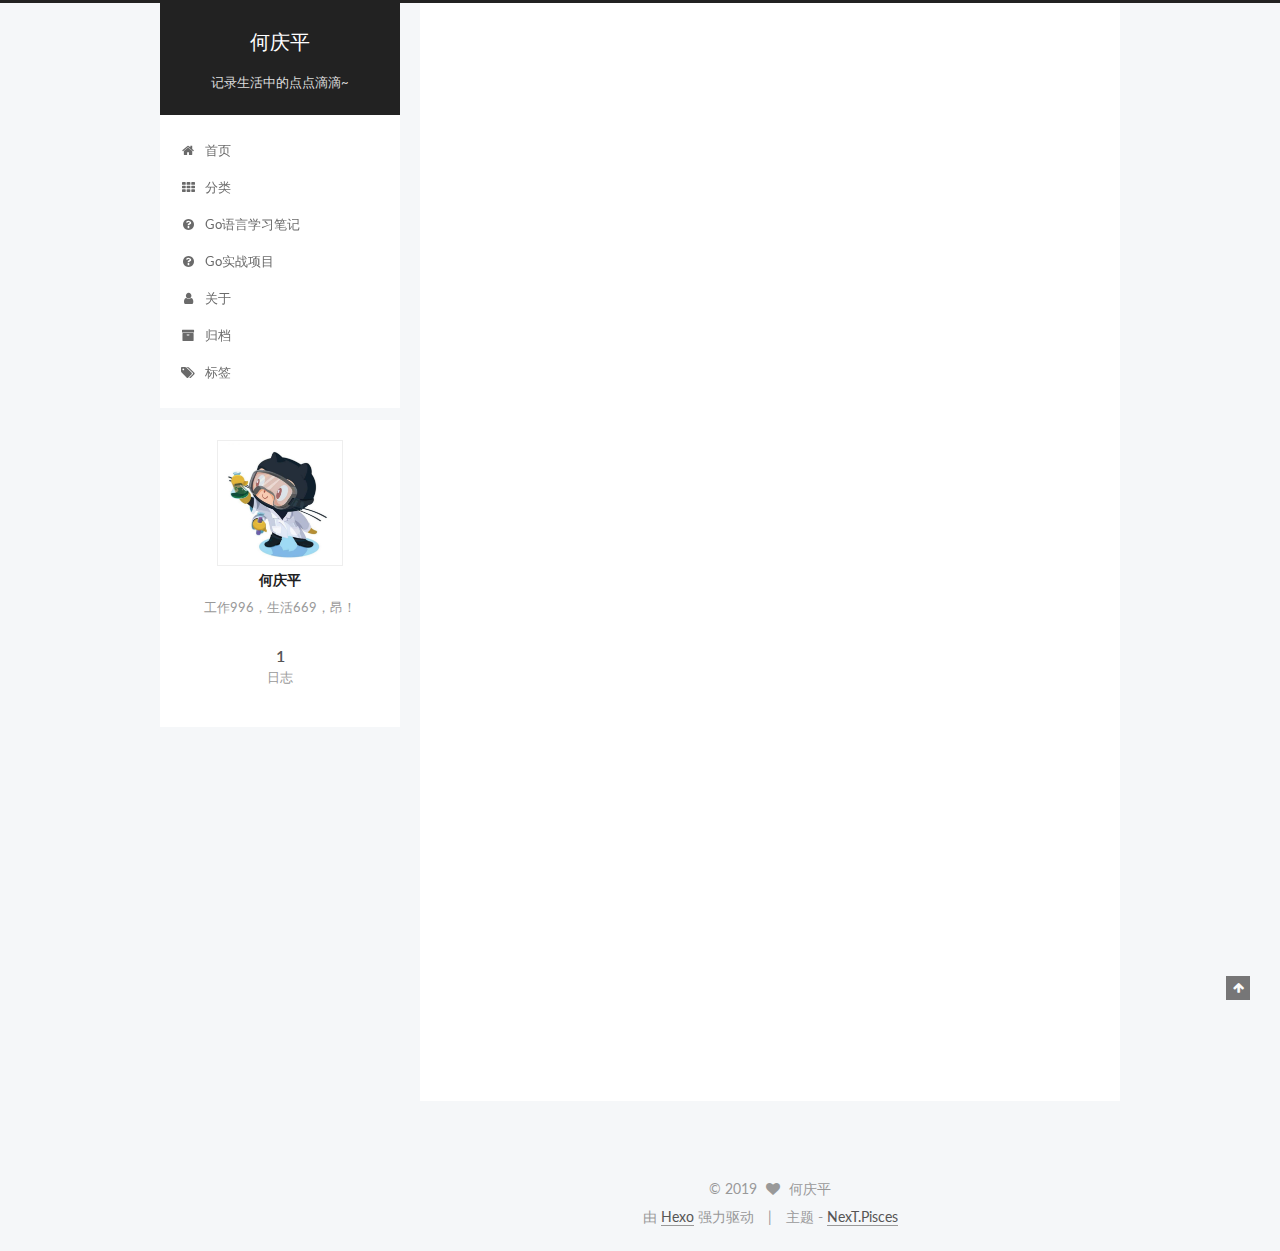
==== commit 81b11bae: "Site updated: 2019-05-30 11:05:55" ====
--- a/index.html
+++ b/index.html
@@ -5,7 +5,7 @@
   
 
 
-<html class="theme-next muse use-motion" lang="简体中文">
+<html class="theme-next pisces use-motion" lang="zh-Hans">
 <head><meta name="generator" content="Hexo 3.8.0">
   <meta charset="UTF-8">
 <meta http-equiv="X-UA-Compatible" content="IE=edge">
@@ -87,17 +87,17 @@
 
 
 
-<meta name="description" content="主要用来记录学习当中的知识点">
-<meta name="keywords" content="何">
+<meta name="description" content="工作996，生活669，昂！">
+<meta name="keywords" content="何庆平">
 <meta property="og:type" content="website">
 <meta property="og:title" content="何庆平">
 <meta property="og:url" content="http://yoursite.com/index.html">
 <meta property="og:site_name" content="何庆平">
-<meta property="og:description" content="主要用来记录学习当中的知识点">
-<meta property="og:locale" content="简体中文">
+<meta property="og:description" content="工作996，生活669，昂！">
+<meta property="og:locale" content="zh-Hans">
 <meta name="twitter:card" content="summary">
 <meta name="twitter:title" content="何庆平">
-<meta name="twitter:description" content="主要用来记录学习当中的知识点">
+<meta name="twitter:description" content="工作996，生活669，昂！">
 
 
 
@@ -105,13 +105,13 @@
   var NexT = window.NexT || {};
   var CONFIG = {
     root: '/',
-    scheme: 'Muse',
+    scheme: 'Pisces',
     sidebar: {"position":"left","display":"post","offset":12,"offset_float":0,"b2t":false,"scrollpercent":false},
     fancybox: true,
     motion: true,
     duoshuo: {
       userId: '0',
-      author: 'Author'
+      author: '博主'
     },
     algolia: {
       applicationID: '',
@@ -134,7 +134,7 @@
   <title> 何庆平 </title>
 </head>
 
-<body itemscope itemtype="http://schema.org/WebPage" lang="简体中文">
+<body itemscope itemtype="http://schema.org/WebPage" lang="zh-Hans">
 
   
 
@@ -174,7 +174,7 @@
       </a>
     </div>
       
-        <p class="site-subtitle">知识点记录</p>
+        <p class="site-subtitle">记录生活中的点点滴滴~</p>
       
   </div>
 
@@ -199,17 +199,57 @@
             
               <i class="menu-item-icon fa fa-fw fa-home"></i> <br>
             
-            Home
+            首页
           </a>
         </li>
       
         
+        <li class="menu-item menu-item-categories">
+          <a href="/categories" rel="section">
+            
+              <i class="menu-item-icon fa fa-fw fa-th"></i> <br>
+            
+            分类
+          </a>
+        </li>
+      
+        
+        <li class="menu-item menu-item-go语言学习笔记">
+          <a href="/categories/Go语言学习笔记" rel="section">
+            
+              <i class="menu-item-icon fa fa-fw fa-question-circle"></i> <br>
+            
+            Go语言学习笔记
+          </a>
+        </li>
+      
+        
+        <li class="menu-item menu-item-go实战项目">
+          <a href="/categories/Go实战项目" rel="section">
+            
+              <i class="menu-item-icon fa fa-fw fa-question-circle"></i> <br>
+            
+            Go实战项目
+          </a>
+        </li>
+      
+        
+        <li class="menu-item menu-item-about">
+          <a href="/about" rel="section">
+            
+              <i class="menu-item-icon fa fa-fw fa-user"></i> <br>
+            
+            关于
+          </a>
+        </li>
+      
+        
         <li class="menu-item menu-item-archives">
           <a href="/archives" rel="section">
             
               <i class="menu-item-icon fa fa-fw fa-archive"></i> <br>
             
-            Archives
+            归档
           </a>
         </li>
       
@@ -219,7 +259,7 @@
             
               <i class="menu-item-icon fa fa-fw fa-tags"></i> <br>
             
-            Tags
+            标签
           </a>
         </li>
       
@@ -252,132 +292,12 @@
   
 
   <article class="post post-type-normal " itemscope itemtype="http://schema.org/Article">
-    <link itemprop="mainEntityOfPage" href="http://yoursite.com/2019/05/29/firstblog/">
+    <link itemprop="mainEntityOfPage" href="http://yoursite.com/2019/05/29/hello-world/">
 
     <span hidden itemprop="author" itemscope itemtype="http://schema.org/Person">
       <meta itemprop="name" content="何庆平">
       <meta itemprop="description" content>
-      <meta itemprop="image" content="/images/avatar.gif">
-    </span>
-
-    <span hidden itemprop="publisher" itemscope itemtype="http://schema.org/Organization">
-      <meta itemprop="name" content="何庆平">
-    </span>
-
-    
-      <header class="post-header">
-
-        
-        
-          <h1 class="post-title" itemprop="name headline">
-            
-            
-              
-                
-                <a class="post-title-link" href="/2019/05/29/firstblog/" itemprop="url">
-                  firstblog
-                </a>
-              
-            
-          </h1>
-        
-
-        <div class="post-meta">
-          <span class="post-time">
-            
-              <span class="post-meta-item-icon">
-                <i class="fa fa-calendar-o"></i>
-              </span>
-              
-                <span class="post-meta-item-text">Posted on</span>
-              
-              <time title="Post created" itemprop="dateCreated datePublished" datetime="2019-05-29T19:13:22+08:00">
-                2019-05-29
-              </time>
-            
-
-            
-
-            
-          </span>
-
-          
-
-          
-            
-          
-
-          
-          
-
-          
-
-          
-
-          
-
-        </div>
-      </header>
-    
-
-
-    <div class="post-body" itemprop="articleBody">
-
-      
-      
-
-      
-        
-          
-            <h1 id="你好呀"><a href="#你好呀" class="headerlink" title="你好呀"></a>你好呀</h1>
-          
-        
-      
-    </div>
-
-    <div>
-      
-    </div>
-
-    <div>
-      
-    </div>
-
-    <div>
-      
-    </div>
-
-    <footer class="post-footer">
-      
-
-      
-
-      
-
-      
-      
-        <div class="post-eof"></div>
-      
-    </footer>
-  </article>
-
-
-    
-      
-
-  
-
-  
-  
-  
-
-  <article class="post post-type-normal " itemscope itemtype="http://schema.org/Article">
-    <link itemprop="mainEntityOfPage" href="http://yoursite.com/2019/05/29/hello-world/">
-
-    <span hidden itemprop="author" itemscope itemtype="http://schema.org/Person">
-      <meta itemprop="name" content="何庆平">
-      <meta itemprop="description" content>
-      <meta itemprop="image" content="/images/avatar.gif">
+      <meta itemprop="image" content="/images/touxiang.jpg">
     </span>
 
     <span hidden itemprop="publisher" itemscope itemtype="http://schema.org/Organization">
@@ -409,9 +329,9 @@
                 <i class="fa fa-calendar-o"></i>
               </span>
               
-                <span class="post-meta-item-text">Posted on</span>
+                <span class="post-meta-item-text">发表于</span>
               
-              <time title="Post created" itemprop="dateCreated datePublished" datetime="2019-05-29T18:27:57+08:00">
+              <time title="创建于" itemprop="dateCreated datePublished" datetime="2019-05-29T18:27:57+08:00">
                 2019-05-29
               </time>
             
@@ -524,10 +444,10 @@
 
       <section class="site-overview sidebar-panel sidebar-panel-active">
         <div class="site-author motion-element" itemprop="author" itemscope itemtype="http://schema.org/Person">
-          <img class="site-author-image" itemprop="image" src="/images/avatar.gif" alt="何庆平">
+          <img class="site-author-image" itemprop="image" src="/images/touxiang.jpg" alt="何庆平">
           <p class="site-author-name" itemprop="name">何庆平</p>
            
-              <p class="site-description motion-element" itemprop="description">主要用来记录学习当中的知识点</p>
+              <p class="site-description motion-element" itemprop="description">工作996，生活669，昂！</p>
           
         </div>
         <nav class="site-state motion-element">
@@ -535,8 +455,8 @@
           
             <div class="site-state-item site-state-posts">
               <a href="/archives">
-                <span class="site-state-item-count">2</span>
-                <span class="site-state-item-name">posts</span>
+                <span class="site-state-item-count">1</span>
+                <span class="site-state-item-name">日志</span>
               </a>
             </div>
           
@@ -590,13 +510,13 @@
 
 
 <div class="powered-by">
-  Powered by <a class="theme-link" href="https://hexo.io">Hexo</a>
+  由 <a class="theme-link" href="https://hexo.io">Hexo</a> 强力驱动
 </div>
 
 <div class="theme-info">
-  Theme -
+  主题 -
   <a class="theme-link" href="https://github.com/iissnan/hexo-theme-next">
-    NexT.Muse
+    NexT.Pisces
   </a>
 </div>
 
@@ -670,6 +590,13 @@
   
   
 
+
+  <script type="text/javascript" src="/js/src/affix.js?v=5.1.0"></script>
+
+  <script type="text/javascript" src="/js/src/schemes/pisces.js?v=5.1.0"></script>
+
+
+
   
 
   
--- a/css/main.css
+++ b/css/main.css
@@ -189,7 +189,7 @@
   font-size: 14px;
   line-height: 2;
   color: #555;
-  background: #fff;
+  background: #f5f7f9;
 }
 @media (max-width: 767px) {
   body {
@@ -638,8 +638,8 @@
 @media (min-width: 992px) {
   .full-image.full-image.full-image {
     max-width: none;
-    width: 110%;
-    margin: 25px -5%;
+    width: 118%;
+    margin: 0 -9%;
   }
 }
 .blockquote-center,
@@ -816,7 +816,7 @@
   font-size: 14px;
   color: #fff;
   background: #222;
-  border: 2px solid #222;
+  border: 2px solid #555;
   text-decoration: none;
   border-radius: 0;
   transition-property: background-color;
@@ -827,8 +827,8 @@
 .btn:hover,
 .post-button .btn:hover {
   border-color: #222;
-  color: #222;
-  background: #fff;
+  color: #fff;
+  background: #222;
 }
 .btn-bar {
   display: block;
@@ -933,7 +933,7 @@
   width: 24px;
   background: #222;
   font-size: 12px;
-  opacity: 1;
+  opacity: 0.6;
   color: #fff;
   cursor: pointer;
   text-align: center;
@@ -954,7 +954,7 @@
   }
 }
 .back-to-top.back-to-top-on {
-  bottom: 19px;
+  bottom: 30px;
 }
 .header {
   background: #fff;
@@ -1003,7 +1003,7 @@
 .site-subtitle {
   margin-top: 10px;
   font-size: 13px;
-  color: #999;
+  color: #ddd;
 }
 .use-motion .brand {
   opacity: 0;
@@ -1076,7 +1076,8 @@
   transition-timing-function: ease-in-out;
   transition-delay: 0s;
 }
-.menu .menu-item a:hover {
+.menu .menu-item a:hover,
+.menu-item-active a {
   border-bottom-color: #222;
 }
 .menu .menu-item .fa {
@@ -1422,10 +1423,10 @@
   margin-top: 50px;
 }
 .post-button .btn {
-  color: #fff;
+  color: #555;
   font-size: 14px;
-  background: #222;
-  border-radius: 0;
+  background: #fff;
+  border-radius: 2px;
   line-height: 2;
   margin: 0 4px 8px 4px;
 }
@@ -1600,20 +1601,20 @@
   display: block;
   margin: 0 auto;
   padding: 2px;
-  max-width: 96px;
+  max-width: 120px;
   height: auto;
-  border: 2px solid #333;
+  border: 1px solid #eee;
 }
 .site-author-name {
-  margin: 5px 0 0;
+  margin: 0;
   text-align: center;
-  color: #f5f5f5;
-  font-weight: normal;
+  color: #222;
+  font-weight: 600;
 }
 .site-description {
-  margin-top: 5px;
+  margin-top: 0;
   text-align: center;
-  font-size: 14px;
+  font-size: 13px;
   color: #999;
 }
 .site-state {
@@ -1625,7 +1626,7 @@
 .site-state-item {
   display: inline-block;
   padding: 0 15px;
-  border-left: 1px solid #333;
+  border-left: 1px solid #eee;
 }
 .site-state-item:first-child {
   border-left: none;
@@ -1638,11 +1639,11 @@
   text-align: center;
   color: inherit;
   font-weight: 600;
-  font-size: 18px;
+  font-size: 16px;
 }
 .site-state-item-name {
   font-size: 13px;
-  color: inherit;
+  color: #999;
 }
 .feed-link {
   margin-top: 20px;
@@ -1684,7 +1685,7 @@
   width: 4px;
   height: 4px;
   border-radius: 50%;
-  background: #57c88c;
+  background: #b0ff41;
 }
 .links-of-blogroll {
   font-size: 13px;
@@ -1714,7 +1715,7 @@
   color: #555;
 }
 .sidebar-nav li:hover {
-  color: #f5f5f5;
+  color: #fc6423;
 }
 .page-post-detail .sidebar-nav-toc {
   padding: 0 5px;
@@ -1723,11 +1724,11 @@
   margin-left: 10px;
 }
 .sidebar-nav .sidebar-nav-active {
-  color: #87daff;
-  border-bottom-color: #87daff;
+  color: #fc6423;
+  border-bottom-color: #fc6423;
 }
 .sidebar-nav .sidebar-nav-active:hover {
-  color: #87daff;
+  color: #fc6423;
 }
 .sidebar-panel {
   display: none;
@@ -1760,12 +1761,12 @@
   transition-timing-function: ease-in-out;
   transition-delay: 0s;
   transition-property: all;
-  color: #999;
-  border-bottom-color: #555;
+  color: #666;
+  border-bottom-color: #ccc;
 }
 .post-toc ol a:hover {
-  color: #ccc;
-  border-bottom-color: #ccc;
+  color: #000;
+  border-bottom-color: #000;
 }
 .post-toc .nav-item {
   overflow: hidden;
@@ -1786,14 +1787,14 @@
   display: block;
 }
 .post-toc .nav .active > a {
-  color: #87daff;
-  border-bottom-color: #87daff;
+  color: #fc6423;
+  border-bottom-color: #fc6423;
 }
 .post-toc .nav .active-current > a {
-  color: #87daff;
+  color: #fc6423;
 }
 .post-toc .nav .active-current > a:hover {
-  color: #87daff;
+  color: #fc6423;
 }
 .footer {
   font-size: 14px;
@@ -2213,6 +2214,16 @@
   transform: translate(-50%, -50%);
   color: #ccc;
 }
+@media (min-width: 768px) and (max-width: 991px) {
+  .busuanzi-count {
+    width: auto;
+  }
+}
+@media (max-width: 767px) {
+  .busuanzi-count {
+    width: auto;
+  }
+}
 .site-uv,
 .site-pv,
 .page-pv {
@@ -2451,83 +2462,395 @@
   }
 }
 .page-post-detail .sidebar-toggle-line {
-  background: #87daff;
+  background: #fc6423;
 }
 .page-post-detail .comments {
   overflow: hidden;
 }
-@media (max-width: 767px) {
-  .header-inner,
-  .container .main-inner,
+.header {
+  position: relative;
+  margin: 0 auto;
+  width: 960px;
+}
+@media (min-width: 768px) and (max-width: 991px) {
+  .header {
+    width: auto;
+  }
+}
+@media (max-width: 767px) {
+  .header {
+    width: auto;
+  }
+}
+.header-inner {
+  position: absolute;
+  top: 0;
+  overflow: hidden;
+  padding: 0;
+  width: 240px;
+  background: #fff;
+  box-shadow: initial;
+  border-radius: initial;
+}
+@media (min-width: 1600px) {
+  .container .header-inner {
+    width: 240px;
+  }
+}
+@media (min-width: 768px) and (max-width: 991px) {
+  .header-inner {
+    position: relative;
+    width: auto;
+    border-radius: initial;
+  }
+}
+@media (max-width: 767px) {
+  .header-inner {
+    position: relative;
+    width: auto;
+    border-radius: initial;
+  }
+}
+.main:before,
+.main:after {
+  content: " ";
+  display: table;
+}
+.main:after {
+  clear: both;
+}
+@media (min-width: 768px) and (max-width: 991px) {
+  .main {
+    padding-bottom: 100px;
+  }
+}
+@media (max-width: 767px) {
+  .main {
+    padding-bottom: 100px;
+  }
+}
+.container .main-inner {
+  width: 960px;
+}
+@media (min-width: 768px) and (max-width: 991px) {
+  .container .main-inner {
+    width: auto;
+  }
+}
+@media (max-width: 767px) {
+  .container .main-inner {
+    width: auto;
+  }
+}
+.content-wrap {
+  float: right;
+  box-sizing: border-box;
+  padding: 40px;
+  width: 700px;
+  background: #fff;
+  min-height: 700px;
+  box-shadow: initial;
+  border-radius: initial;
+}
+@media (min-width: 768px) and (max-width: 991px) {
+  .content-wrap {
+    width: 100%;
+    padding: 20px;
+    border-radius: initial;
+  }
+}
+@media (max-width: 767px) {
+  .content-wrap {
+    width: 100%;
+    padding: 20px;
+    min-height: auto;
+    border-radius: initial;
+  }
+}
+.sidebar {
+  position: static;
+  float: left;
+  margin-top: 300px;
+  width: 240px;
+  background: #f5f7f9;
+  box-shadow: none;
+}
+@media (min-width: 768px) and (max-width: 991px) {
+  .sidebar {
+    display: none;
+  }
+}
+@media (max-width: 767px) {
+  .sidebar {
+    display: none;
+  }
+}
+.sidebar-toggle {
+  display: none;
+}
+.footer-inner {
+  width: 960px;
+  padding-left: 260px;
+}
+@media (min-width: 768px) and (max-width: 991px) {
   .footer-inner {
     width: auto;
-  }
-}
-embed {
-  display: block;
-  margin: 0px auto 25px auto;
-}
-.custom-logo .site-meta-headline {
-  text-align: center;
-}
-.custom-logo .brand {
+    padding-left: 0;
+  }
+}
+@media (max-width: 767px) {
+  .footer-inner {
+    width: auto;
+    padding-left: 0;
+  }
+}
+.sidebar-position-right .header-inner {
+  right: 0;
+}
+.sidebar-position-right .content-wrap {
+  float: left;
+}
+.sidebar-position-right .sidebar {
+  float: right;
+}
+.sidebar-position-right .footer-inner {
+  padding-left: 0;
+  padding-right: 260px;
+}
+.site-brand-wrapper {
+  position: relative;
+}
+.site-meta {
+  padding: 20px 0;
+  color: #fff;
+  background: #222;
+}
+@media (min-width: 768px) and (max-width: 991px) {
+  .site-meta {
+    box-shadow: 0 0 16px rgba(0,0,0,0.5);
+  }
+}
+@media (max-width: 767px) {
+  .site-meta {
+    box-shadow: 0 0 16px rgba(0,0,0,0.5);
+  }
+}
+.brand {
+  padding: 0;
   background: none;
 }
-.custom-logo .site-title {
-  margin: 10px auto 0;
-  font-size: 24px;
-  color: #222;
-}
-.custom-logo .site-title a {
-  border: none;
-}
-.custom-logo-image {
-  margin: 0 auto;
-  padding: 5px;
-  max-width: 150px;
-  background: #fff;
-}
-@media (max-width: 767px) {
-  .site-nav {
-    position: absolute;
-    left: 0;
-    top: 52px;
-    margin: 0;
-    width: 100%;
-    padding: 0;
-    background: #fff;
-    border-bottom: 1px solid #ddd;
-    z-index: 1;
-  }
-}
-@media (max-width: 767px) {
-  .menu {
-    text-align: left;
-  }
-}
-@media (max-width: 767px) {
-  .menu .menu-item {
-    display: block;
-    margin: 0 10px;
-    vertical-align: top;
-  }
-}
-@media (max-width: 767px) {
-  .menu .menu-item br {
-    display: none;
-  }
-}
-@media (max-width: 767px) {
-  .menu .menu-item a {
-    padding: 5px 10px;
-  }
-}
-.menu .menu-item .fa {
-  margin-right: 0;
+.brand:hover {
+  color: #fff;
+}
+.site-subtitle {
+  margin: 10px 10px 0;
+  font-weight: initial;
 }
 .site-search form {
   display: none;
 }
+.site-nav {
+  border-top: none;
+}
+@media (min-width: 768px) and (max-width: 991px) {
+  .site-nav {
+    display: none !important;
+  }
+}
+@media (min-width: 768px) and (max-width: 991px) {
+  .site-nav-on {
+    display: block !important;
+  }
+}
+.menu .menu-item {
+  display: block;
+  margin: 0;
+}
+.menu .menu-item a {
+  position: relative;
+  box-sizing: border-box;
+  padding: 5px 20px;
+  text-align: left;
+  line-height: inherit;
+  transition-property: background-color;
+  transition-duration: 0.2s;
+  transition-timing-function: ease-in-out;
+  transition-delay: 0s;
+}
+.menu .menu-item a:hover,
+.menu-item-active a {
+  background: #f9f9f9;
+  border-bottom-color: #fff;
+}
+.menu .menu-item br {
+  display: none;
+}
+.menu-item-active a:after {
+  content: " ";
+  position: absolute;
+  top: 50%;
+  margin-top: -3px;
+  right: 15px;
+  width: 6px;
+  height: 6px;
+  border-radius: 50%;
+  background-color: #bbb;
+}
+.btn-bar {
+  background-color: #fff;
+}
+.site-nav-toggle {
+  left: 20px;
+  top: 50%;
+  -webkit-transform: translateY(-50%);
+  -webkit-transform: translateY(-50%);
+  -moz-transform: translateY(-50%);
+  -ms-transform: translateY(-50%);
+  -o-transform: translateY(-50%);
+  transform: translateY(-50%);
+}
+@media (min-width: 768px) and (max-width: 991px) {
+  .site-nav-toggle {
+    display: block;
+  }
+}
+.use-motion .sidebar .motion-element {
+  opacity: 1;
+}
+.sidebar {
+  display: none;
+  right: auto;
+  bottom: auto;
+  -webkit-transform: none;
+}
+.sidebar-inner {
+  box-sizing: border-box;
+  width: 240px;
+  color: #555;
+  background: #fff;
+  box-shadow: initial;
+  border-radius: initial;
+}
+.sidebar-inner.affix {
+  position: fixed;
+  top: 0px;
+}
+.site-overview {
+  margin: 0 2px;
+  text-align: left;
+}
+.site-author:before,
+.site-author:after {
+  content: " ";
+  display: table;
+}
+.site-author:after {
+  clear: both;
+}
+.sidebar a {
+  color: #555;
+}
+.sidebar a:hover {
+  color: #222;
+}
+.links-of-author-item a:before {
+  display: none;
+}
+.links-of-author-item a {
+  border-bottom: none;
+  text-decoration: underline;
+}
+.feed-link {
+  border-top: 1px dotted #ccc;
+  border-bottom: 1px dotted #ccc;
+  text-align: center;
+}
+.feed-link a {
+  display: block;
+  color: #fc6423;
+  border: none;
+}
+.feed-link a:hover {
+  background: none;
+  color: #e34603;
+}
+.feed-link a:hover i {
+  color: #e34603;
+}
+.links-of-author:before,
+.links-of-author:after {
+  content: " ";
+  display: table;
+}
+.links-of-author:after {
+  clear: both;
+}
+.links-of-author-item {
+  float: left;
+  margin: 5px 0 0;
+  width: 50%;
+}
+.links-of-author-item a {
+  box-sizing: border-box;
+  display: inline-block;
+  margin-right: 0;
+  margin-bottom: 0;
+  padding: 0 5px;
+  overflow: hidden;
+  white-space: nowrap;
+  text-overflow: ellipsis;
+}
+.links-of-author-item a {
+  display: block;
+  text-decoration: none;
+}
+.links-of-author-item a:hover {
+  border-radius: 4px;
+  background: #eee;
+}
+.links-of-author-item .fa {
+  margin-right: 2px;
+  font-size: 16px;
+}
+.links-of-author-item .fa-globe {
+  font-size: 15px;
+}
+.links-of-blogroll {
+  margin-top: 20px;
+  padding: 3px 0 0;
+  border-top: 1px dotted #ccc;
+}
+.links-of-blogroll-title {
+  margin-top: 0;
+}
+.links-of-blogroll-item {
+  padding: 0;
+}
+.links-of-blogroll-inline:before,
+.links-of-blogroll-inline:after {
+  content: " ";
+  display: table;
+}
+.links-of-blogroll-inline:after {
+  clear: both;
+}
 .links-of-blogroll-inline .links-of-blogroll-item {
-  display: inline-block;
-}
+  float: left;
+  margin: 5px 0 0;
+  width: 50%;
+}
+.links-of-blogroll-inline .links-of-blogroll-item a {
+  box-sizing: border-box;
+  display: inline-block;
+  margin-right: 0;
+  margin-bottom: 0;
+  padding: 0 5px;
+  overflow: hidden;
+  white-space: nowrap;
+  text-overflow: ellipsis;
+}
+@media (max-width: 767px) {
+  .post-body {
+    text-align: justify;
+  }
+}
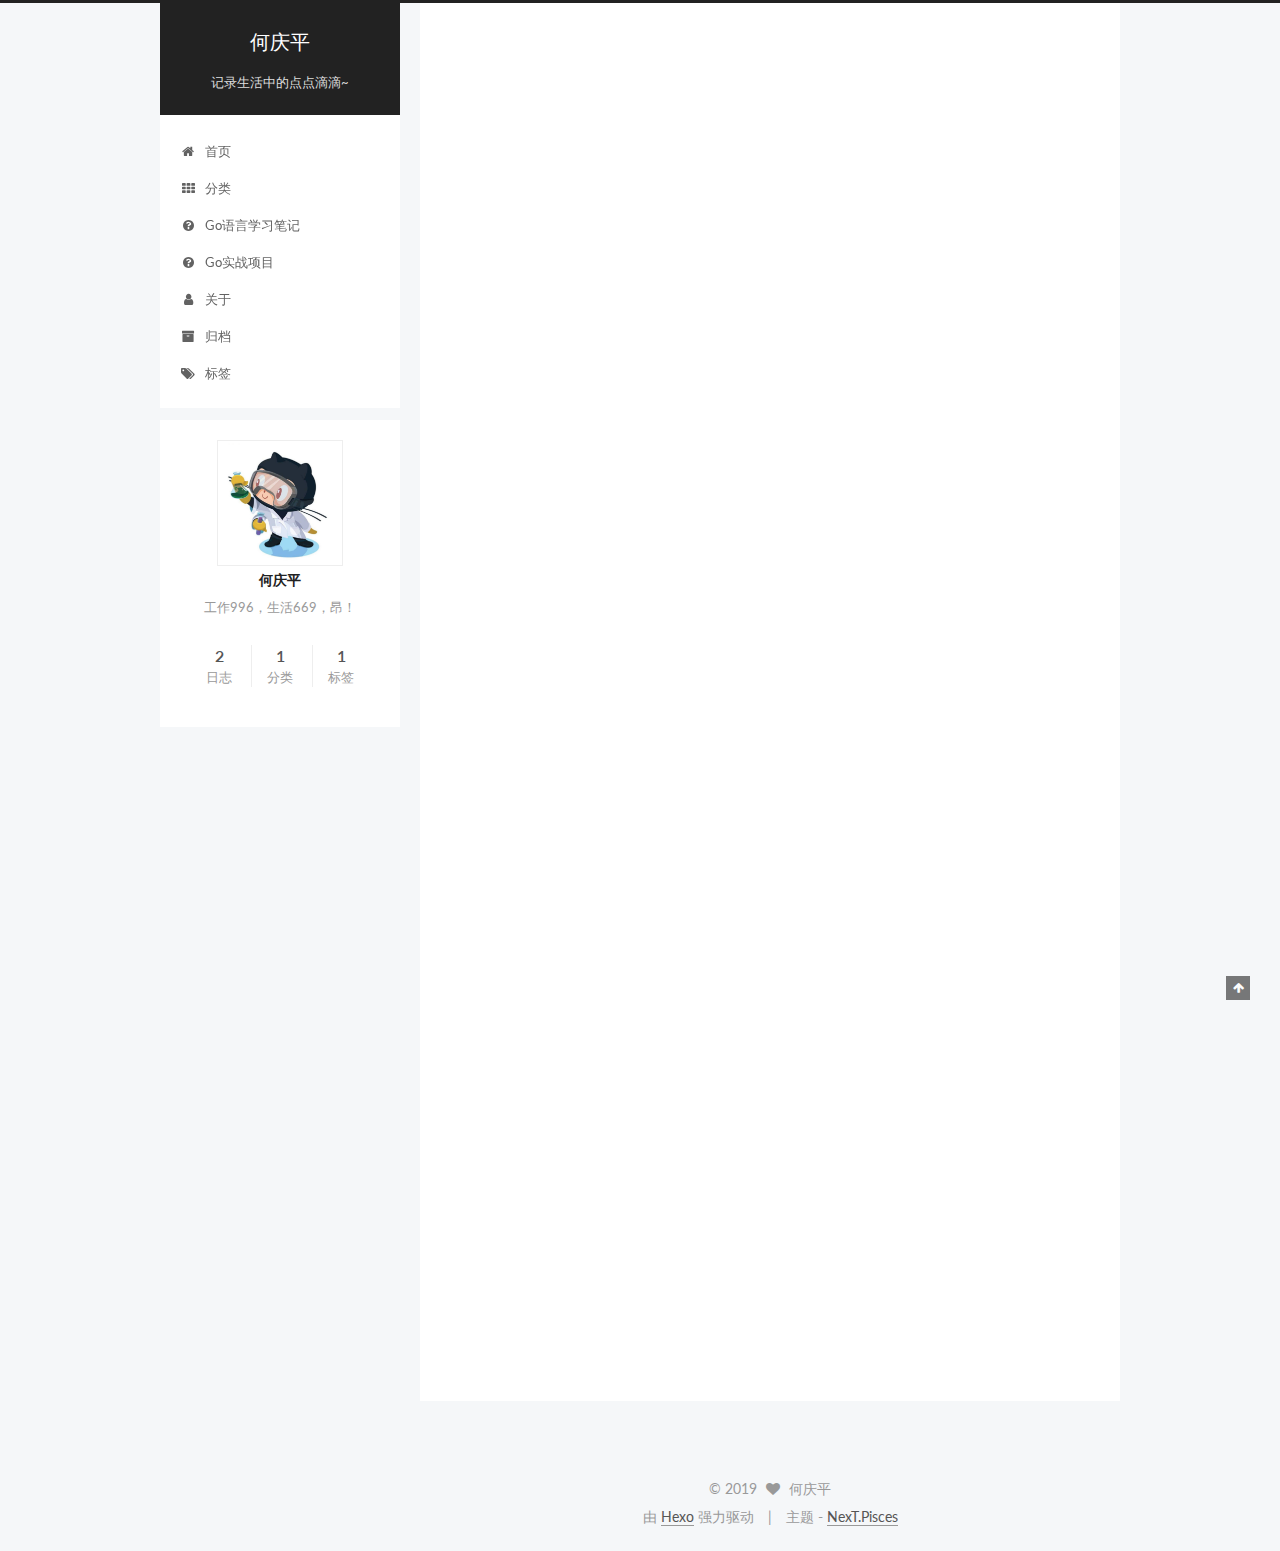
==== commit b0a19f38: "Site updated: 2019-05-30 13:52:57" ====
--- a/index.html
+++ b/index.html
@@ -80,7 +80,7 @@
 
 
 
-  <link rel="shortcut icon" type="image/x-icon" href="/favicon.ico?v=5.1.0">
+  <link rel="shortcut icon" type="image/x-icon" href="/go.ico?v=5.1.0">
 
 
 
@@ -142,6 +142,16 @@
 
 
 
+  <script type="text/javascript">
+    var _hmt = _hmt || [];
+    (function() {
+      var hm = document.createElement("script");
+      hm.src = "https://hm.baidu.com/hm.js?625bdaf91059e3ae9726a53b9a5c3585";
+      var s = document.getElementsByTagName("script")[0];
+      s.parentNode.insertBefore(hm, s);
+    })();
+  </script>
+
 
 
 
@@ -282,6 +292,148 @@
           <div id="content" class="content">
             
   <section id="posts" class="posts-expand">
+    
+      
+
+  
+
+  
+  
+  
+
+  <article class="post post-type-normal " itemscope itemtype="http://schema.org/Article">
+    <link itemprop="mainEntityOfPage" href="http://yoursite.com/2019/05/29/firstblog/">
+
+    <span hidden itemprop="author" itemscope itemtype="http://schema.org/Person">
+      <meta itemprop="name" content="何庆平">
+      <meta itemprop="description" content>
+      <meta itemprop="image" content="/images/touxiang.jpg">
+    </span>
+
+    <span hidden itemprop="publisher" itemscope itemtype="http://schema.org/Organization">
+      <meta itemprop="name" content="何庆平">
+    </span>
+
+    
+      <header class="post-header">
+
+        
+        
+          <h1 class="post-title" itemprop="name headline">
+            
+            
+              
+                
+                <a class="post-title-link" href="/2019/05/29/firstblog/" itemprop="url">
+                  firstblog
+                </a>
+              
+            
+          </h1>
+        
+
+        <div class="post-meta">
+          <span class="post-time">
+            
+              <span class="post-meta-item-icon">
+                <i class="fa fa-calendar-o"></i>
+              </span>
+              
+                <span class="post-meta-item-text">发表于</span>
+              
+              <time title="创建于" itemprop="dateCreated datePublished" datetime="2019-05-29T19:13:22+08:00">
+                2019-05-29
+              </time>
+            
+
+            
+
+            
+          </span>
+
+          
+            <span class="post-category">
+            
+              <span class="post-meta-divider">|</span>
+            
+              <span class="post-meta-item-icon">
+                <i class="fa fa-folder-o"></i>
+              </span>
+              
+                <span class="post-meta-item-text">分类于</span>
+              
+              
+                <span itemprop="about" itemscope itemtype="http://schema.org/Thing">
+                  <a href="/categories/Go实战项目/" itemprop="url" rel="index">
+                    <span itemprop="name">Go实战项目</span>
+                  </a>
+                </span>
+
+                
+                
+              
+            </span>
+          
+
+          
+            
+          
+
+          
+          
+
+          
+
+          
+
+          
+
+        </div>
+      </header>
+    
+
+
+    <div class="post-body" itemprop="articleBody">
+
+      
+      
+
+      
+        
+          
+            <h1 id="你好呀"><a href="#你好呀" class="headerlink" title="你好呀"></a>你好呀</h1>
+          
+        
+      
+    </div>
+
+    <div>
+      
+    </div>
+
+    <div>
+      
+    </div>
+
+    <div>
+      
+    </div>
+
+    <footer class="post-footer">
+      
+
+      
+
+      
+
+      
+      
+        <div class="post-eof"></div>
+      
+    </footer>
+  </article>
+
+
     
       
 
@@ -455,14 +607,32 @@
           
             <div class="site-state-item site-state-posts">
               <a href="/archives">
-                <span class="site-state-item-count">1</span>
+                <span class="site-state-item-count">2</span>
                 <span class="site-state-item-name">日志</span>
               </a>
             </div>
           
 
           
-
+            
+            
+            <div class="site-state-item site-state-categories">
+              
+                <span class="site-state-item-count">1</span>
+                <span class="site-state-item-name">分类</span>
+              
+            </div>
+          
+
+          
+            
+            
+            <div class="site-state-item site-state-tags">
+              
+                <span class="site-state-item-count">1</span>
+                <span class="site-state-item-name">标签</span>
+              
+            </div>
           
 
         </nav>
--- a/css/main.css
+++ b/css/main.css
@@ -1685,7 +1685,7 @@
   width: 4px;
   height: 4px;
   border-radius: 50%;
-  background: #b0ff41;
+  background: #3e7ab0;
 }
 .links-of-blogroll {
   font-size: 13px;
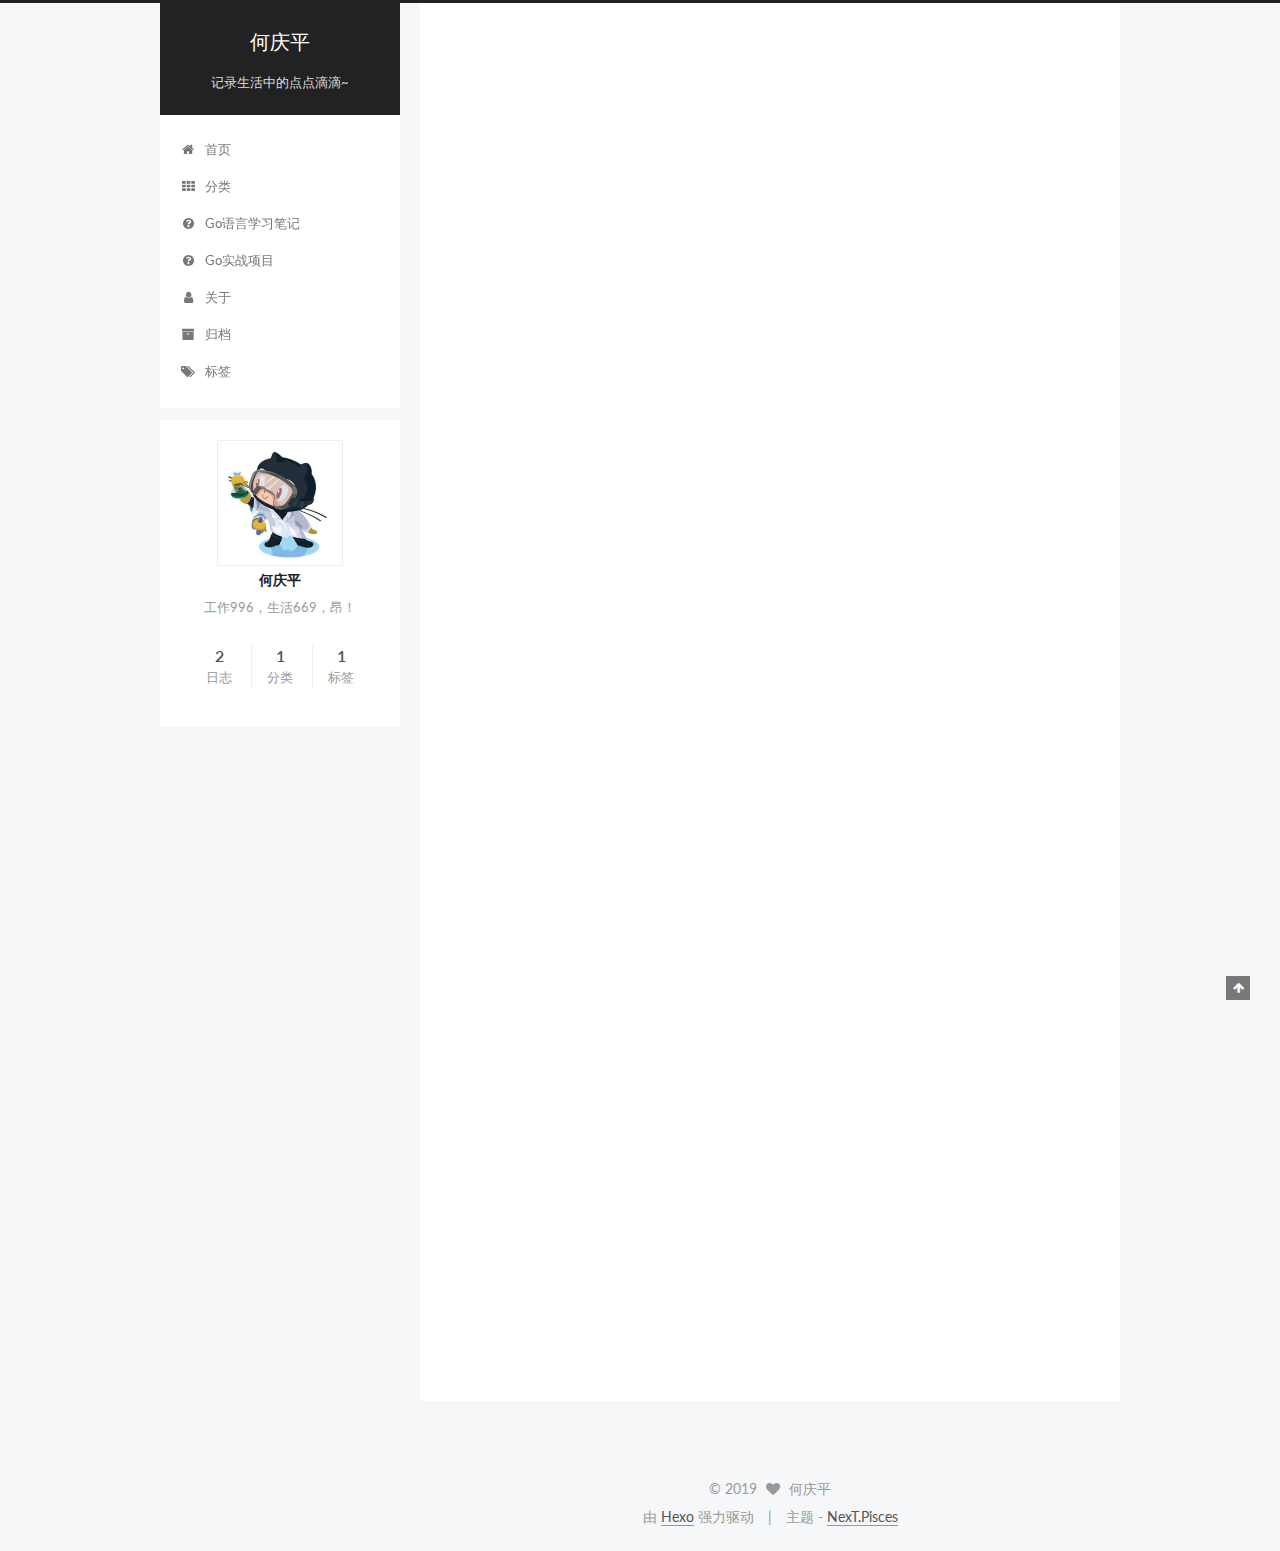
==== commit 9b1d5dac: "Site updated: 2019-05-30 14:32:19" ====
--- a/index.html
+++ b/index.html
@@ -381,6 +381,17 @@
 
           
           
+             <span id="/2019/05/29/firstblog/" class="leancloud_visitors" data-flag-title="firstblog">
+               <span class="post-meta-divider">|</span>
+               <span class="post-meta-item-icon">
+                 <i class="fa fa-eye"></i>
+               </span>
+               
+                 <span class="post-meta-item-text">阅读次数 </span>
+               
+                 <span class="leancloud-visitors-count"></span>
+             </span>
+          
 
           
 
@@ -500,6 +511,17 @@
           
 
           
+          
+             <span id="/2019/05/29/hello-world/" class="leancloud_visitors" data-flag-title="Hello World">
+               <span class="post-meta-divider">|</span>
+               <span class="post-meta-item-icon">
+                 <i class="fa fa-eye"></i>
+               </span>
+               
+                 <span class="post-meta-item-text">阅读次数 </span>
+               
+                 <span class="leancloud-visitors-count"></span>
+             </span>
           
 
           
@@ -818,6 +840,113 @@
   
 
   
+  <script src="https://cdn1.lncld.net/static/js/av-core-mini-0.6.1.js"></script>
+  <script>AV.initialize("nsDFNnMl8VDO0g8zXmCmM7sm-gzGzoHsz", "XFl4bGl0DC6nyXoT6o3pU9Yv");</script>
+  <script>
+    function showTime(Counter) {
+      var query = new AV.Query(Counter);
+      var entries = [];
+      var $visitors = $(".leancloud_visitors");
+
+      $visitors.each(function () {
+        entries.push( $(this).attr("id").trim() );
+      });
+
+      query.containedIn('url', entries);
+      query.find()
+        .done(function (results) {
+          var COUNT_CONTAINER_REF = '.leancloud-visitors-count';
+
+          if (results.length === 0) {
+            $visitors.find(COUNT_CONTAINER_REF).text(0);
+            return;
+          }
+
+          for (var i = 0; i < results.length; i++) {
+            var item = results[i];
+            var url = item.get('url');
+            var time = item.get('time');
+            var element = document.getElementById(url);
+
+            $(element).find(COUNT_CONTAINER_REF).text(time);
+          }
+          for(var i = 0; i < entries.length; i++) {
+            var url = entries[i];
+            var element = document.getElementById(url);
+            var countSpan = $(element).find(COUNT_CONTAINER_REF);
+            if( countSpan.text() == '') {
+              countSpan.text(0);
+            }
+          }
+        })
+        .fail(function (object, error) {
+          console.log("Error: " + error.code + " " + error.message);
+        });
+    }
+
+    function addCount(Counter) {
+      var $visitors = $(".leancloud_visitors");
+      var url = $visitors.attr('id').trim();
+      var title = $visitors.attr('data-flag-title').trim();
+      var query = new AV.Query(Counter);
+
+      query.equalTo("url", url);
+      query.find({
+        success: function(results) {
+          if (results.length > 0) {
+            var counter = results[0];
+            counter.fetchWhenSave(true);
+            counter.increment("time");
+            counter.save(null, {
+              success: function(counter) {
+                var $element = $(document.getElementById(url));
+                $element.find('.leancloud-visitors-count').text(counter.get('time'));
+              },
+              error: function(counter, error) {
+                console.log('Failed to save Visitor num, with error message: ' + error.message);
+              }
+            });
+          } else {
+            var newcounter = new Counter();
+            /* Set ACL */
+            var acl = new AV.ACL();
+            acl.setPublicReadAccess(true);
+            acl.setPublicWriteAccess(true);
+            newcounter.setACL(acl);
+            /* End Set ACL */
+            newcounter.set("title", title);
+            newcounter.set("url", url);
+            newcounter.set("time", 1);
+            newcounter.save(null, {
+              success: function(newcounter) {
+                var $element = $(document.getElementById(url));
+                $element.find('.leancloud-visitors-count').text(newcounter.get('time'));
+              },
+              error: function(newcounter, error) {
+                console.log('Failed to create');
+              }
+            });
+          }
+        },
+        error: function(error) {
+          console.log('Error:' + error.code + " " + error.message);
+        }
+      });
+    }
+
+    $(function() {
+      var Counter = AV.Object.extend("Counter");
+      if ($('.leancloud_visitors').length == 1) {
+        addCount(Counter);
+      } else if ($('.post-title-link').length > 1) {
+        showTime(Counter);
+      }
+    });
+  </script>
+
+
+
+  
 
   
 
--- a/css/main.css
+++ b/css/main.css
@@ -1685,7 +1685,7 @@
   width: 4px;
   height: 4px;
   border-radius: 50%;
-  background: #3e7ab0;
+  background: #1396ff;
 }
 .links-of-blogroll {
   font-size: 13px;
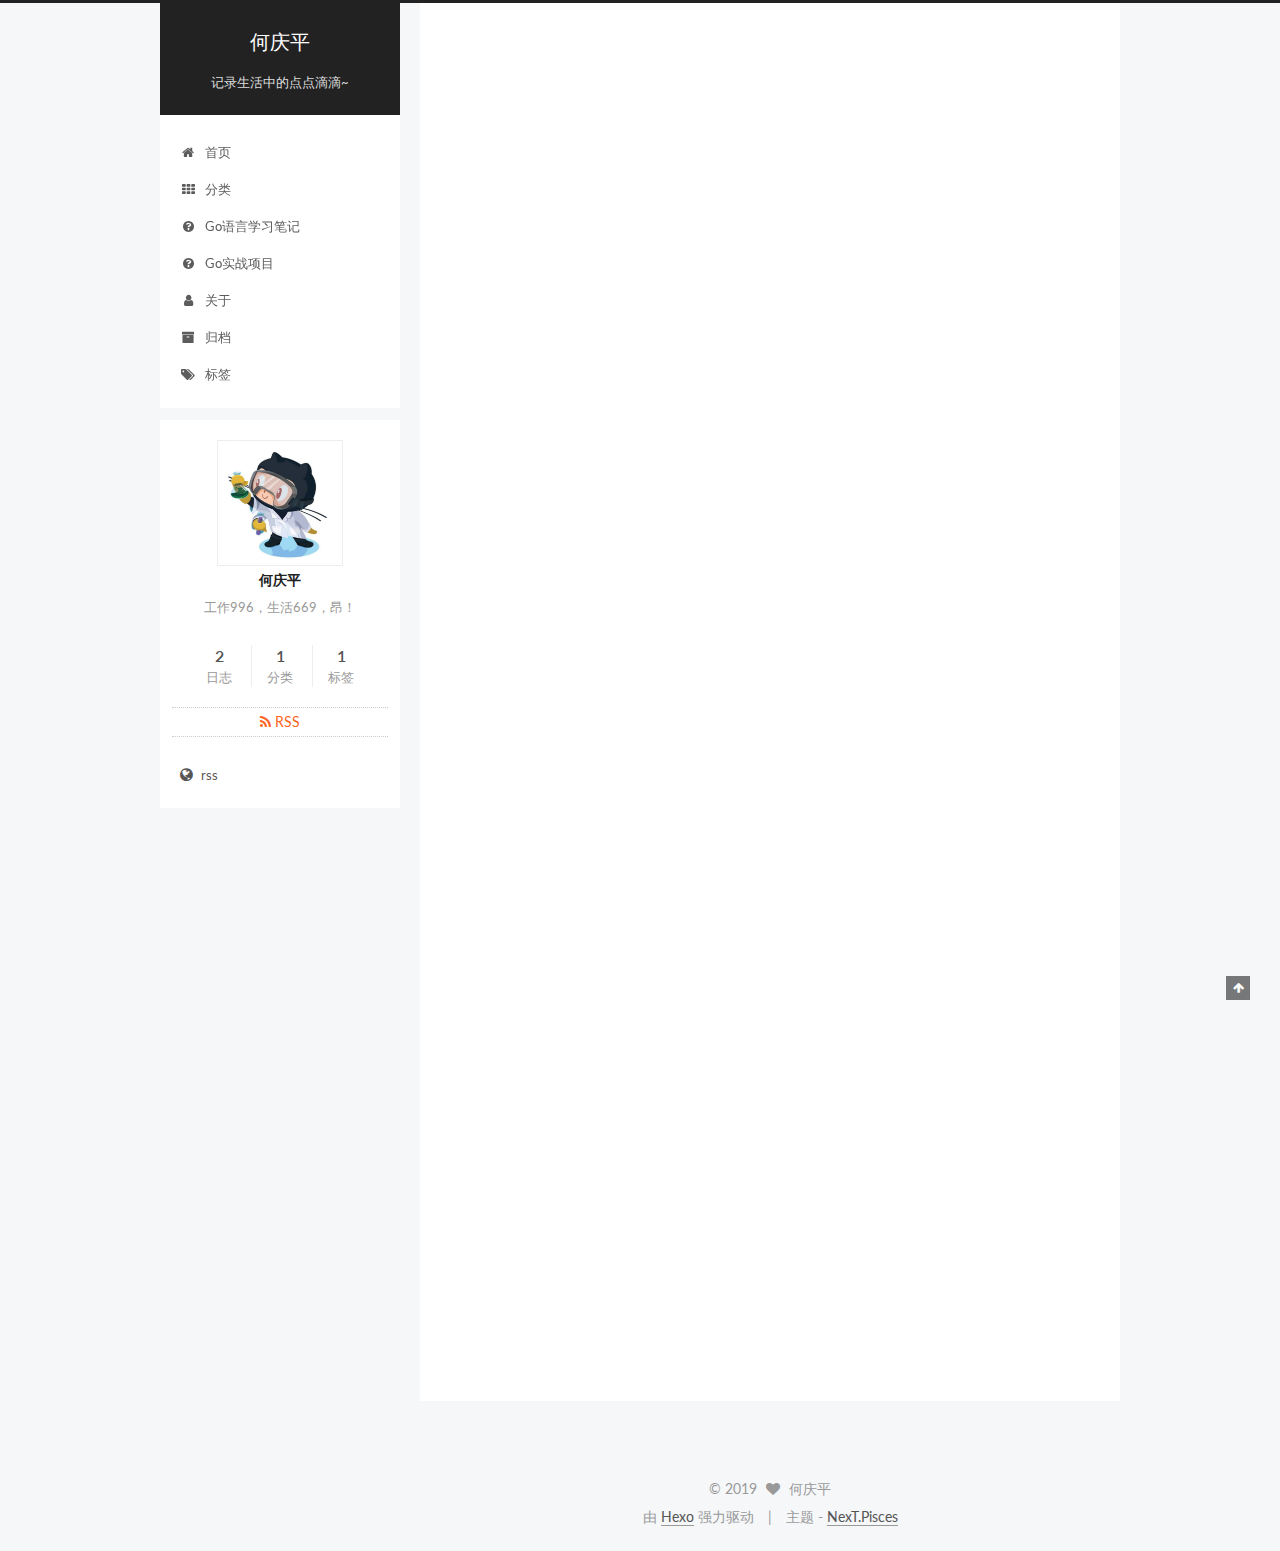
==== commit 84a256f4: "Site updated: 2019-05-30 15:22:44" ====
--- a/index.html
+++ b/index.html
@@ -77,6 +77,8 @@
 
 
 
+  <link rel="alternate" href="/atom.xml" title="何庆平" type="application/atom+xml">
+
 
 
 
@@ -91,7 +93,7 @@
 <meta name="keywords" content="何庆平">
 <meta property="og:type" content="website">
 <meta property="og:title" content="何庆平">
-<meta property="og:url" content="http://yoursite.com/index.html">
+<meta property="og:url" content="https:heqingping96.github.io/index.html">
 <meta property="og:site_name" content="何庆平">
 <meta property="og:description" content="工作996，生活669，昂！">
 <meta property="og:locale" content="zh-Hans">
@@ -125,7 +127,7 @@
 
 
 
-  <link rel="canonical" href="http://yoursite.com/">
+  <link rel="canonical" href="https:heqingping96.github.io/">
 
 
 
@@ -302,7 +304,7 @@
   
 
   <article class="post post-type-normal " itemscope itemtype="http://schema.org/Article">
-    <link itemprop="mainEntityOfPage" href="http://yoursite.com/2019/05/29/firstblog/">
+    <link itemprop="mainEntityOfPage" href="https:heqingping96.github.io/2019/05/29/firstblog/">
 
     <span hidden itemprop="author" itemscope itemtype="http://schema.org/Person">
       <meta itemprop="name" content="何庆平">
@@ -455,7 +457,7 @@
   
 
   <article class="post post-type-normal " itemscope itemtype="http://schema.org/Article">
-    <link itemprop="mainEntityOfPage" href="http://yoursite.com/2019/05/29/hello-world/">
+    <link itemprop="mainEntityOfPage" href="https:heqingping96.github.io/2019/05/29/hello-world/">
 
     <span hidden itemprop="author" itemscope itemtype="http://schema.org/Person">
       <meta itemprop="name" content="何庆平">
@@ -660,8 +662,26 @@
         </nav>
 
         
+          <div class="feed-link motion-element">
+            <a href="/atom.xml" rel="alternate">
+              <i class="fa fa-rss"></i>
+              RSS
+            </a>
+          </div>
+        
 
         <div class="links-of-author motion-element">
+          
+            
+              <span class="links-of-author-item">
+                <a href="/atom.xml" target="_blank" title="rss">
+                  
+                    <i class="fa fa-fw fa-globe"></i>
+                  
+                  rss
+                </a>
+              </span>
+            
           
         </div>
 
--- a/css/main.css
+++ b/css/main.css
@@ -1685,7 +1685,7 @@
   width: 4px;
   height: 4px;
   border-radius: 50%;
-  background: #1396ff;
+  background: #370600;
 }
 .links-of-blogroll {
   font-size: 13px;
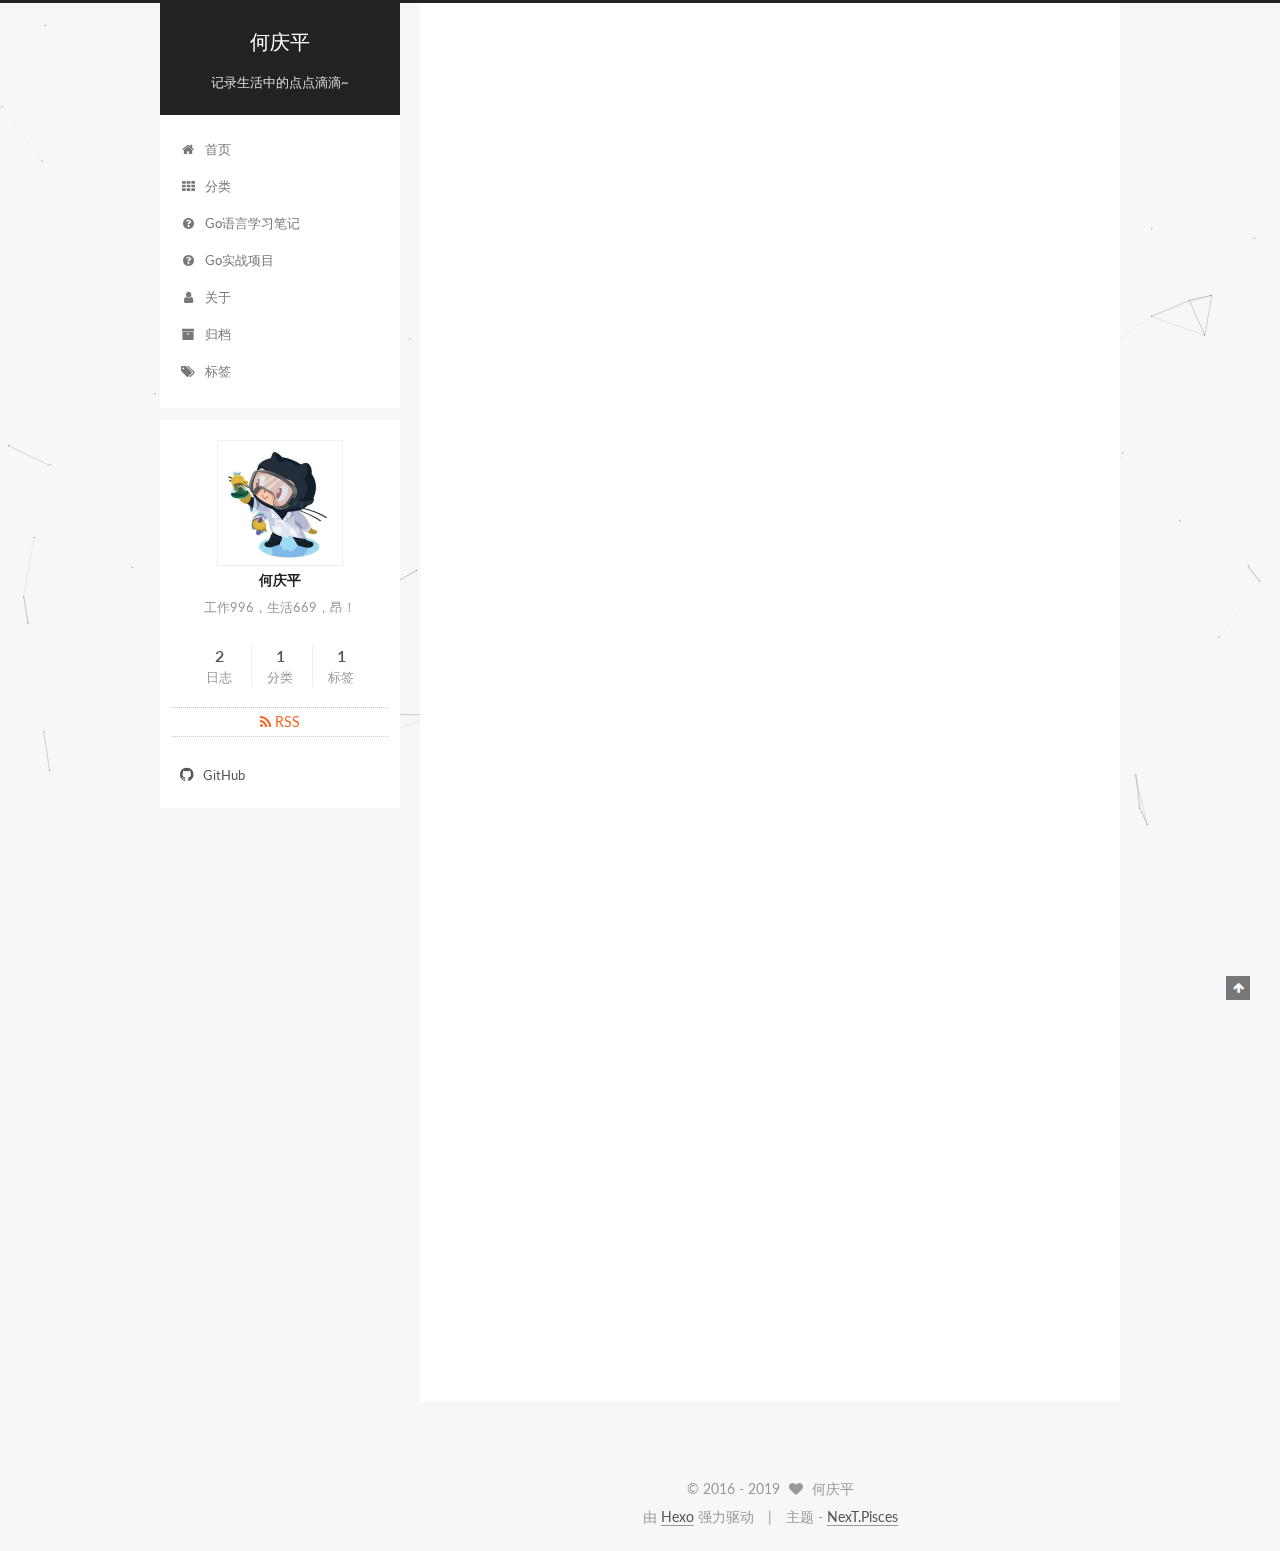
==== commit 6ba0c49e: "Site updated: 2019-05-30 16:15:49" ====
--- a/index.html
+++ b/index.html
@@ -674,11 +674,11 @@
           
             
               <span class="links-of-author-item">
-                <a href="/atom.xml" target="_blank" title="rss">
+                <a href="https://github.com/heqingping96" target="_blank" title="GitHub">
                   
-                    <i class="fa fa-fw fa-globe"></i>
+                    <i class="fa fa-fw fa-github"></i>
                   
-                  rss
+                  GitHub
                 </a>
               </span>
             
@@ -712,7 +712,7 @@
       <div class="footer-inner">
         <div class="copyright">
   
-  &copy; 
+  &copy;  2016 - 
   <span itemprop="copyrightYear">2019</span>
   <span class="with-love">
     <i class="fa fa-heart"></i>
@@ -767,6 +767,8 @@
   
 
 
+  
+
 
 
 
@@ -788,6 +790,9 @@
 
   
   <script type="text/javascript" src="/lib/fancybox/source/jquery.fancybox.pack.js?v=2.1.5"></script>
+
+  
+  <script type="text/javascript" src="/lib/canvas-nest/canvas-nest.min.js"></script>
 
 
   
--- a/css/main.css
+++ b/css/main.css
@@ -476,8 +476,8 @@
   margin: 20px 0;
   padding: 0;
   font-size: 13px;
-  color: #4d4d4c;
-  background: #f7f7f7;
+  color: #c5c8c6;
+  background: #1d1f21;
   line-height: 1.6;
 }
 pre,
@@ -494,7 +494,7 @@
 }
 pre code {
   padding: 0;
-  color: #4d4d4c;
+  color: #c5c8c6;
   background: none;
   text-shadow: none;
 }
@@ -517,7 +517,7 @@
 }
 .highlight figcaption {
   font-size: 1em;
-  color: #4d4d4c;
+  color: #c5c8c6;
   line-height: 1em;
   margin-bottom: 1em;
 }
@@ -531,22 +531,22 @@
 }
 .highlight figcaption a {
   float: right;
-  color: #4d4d4c;
+  color: #c5c8c6;
 }
 .highlight figcaption a:hover {
-  border-bottom-color: #4d4d4c;
+  border-bottom-color: #c5c8c6;
 }
 .highlight .gutter pre {
   padding-left: 10px;
   padding-right: 10px;
-  color: #869194;
+  color: #888f96;
   text-align: right;
-  background-color: #eff2f3;
+  background-color: #000;
 }
 .highlight .code pre {
   padding-left: 10px;
   padding-right: 10px;
-  background-color: #f7f7f7;
+  background-color: #1d1f21;
 }
 .highlight .line {
   height: 20px;
@@ -564,16 +564,16 @@
   border: none;
 }
 pre .deletion {
-  background: #fdd;
+  background: #008000;
 }
 pre .addition {
-  background: #dfd;
+  background: #800000;
 }
 pre .meta {
-  color: #8959a8;
+  color: #b294bb;
 }
 pre .comment {
-  color: #8e908c;
+  color: #969896;
 }
 pre .variable,
 pre .attribute,
@@ -587,7 +587,7 @@
 pre .css .id,
 pre .css .class,
 pre .css .pseudo {
-  color: #c82829;
+  color: #c66;
 }
 pre .number,
 pre .preprocessor,
@@ -596,7 +596,7 @@
 pre .params,
 pre .constant,
 pre .command {
-  color: #f5871f;
+  color: #de935f;
 }
 pre .ruby .class .title,
 pre .css .rules .attribute,
@@ -609,11 +609,11 @@
 pre .special,
 pre .number,
 pre .formula {
-  color: #718c00;
+  color: #b5bd68;
 }
 pre .title,
 pre .css .hexcolor {
-  color: #3e999f;
+  color: #8abeb7;
 }
 pre .function,
 pre .python .decorator,
@@ -623,11 +623,11 @@
 pre .perl .sub,
 pre .javascript .title,
 pre .coffeescript .title {
-  color: #4271ae;
+  color: #81a2be;
 }
 pre .keyword,
 pre .javascript .function {
-  color: #8959a8;
+  color: #b294bb;
 }
 .full-image.full-image.full-image {
   border: none;
@@ -1685,7 +1685,7 @@
   width: 4px;
   height: 4px;
   border-radius: 50%;
-  background: #370600;
+  background: #069e98;
 }
 .links-of-blogroll {
   font-size: 13px;
